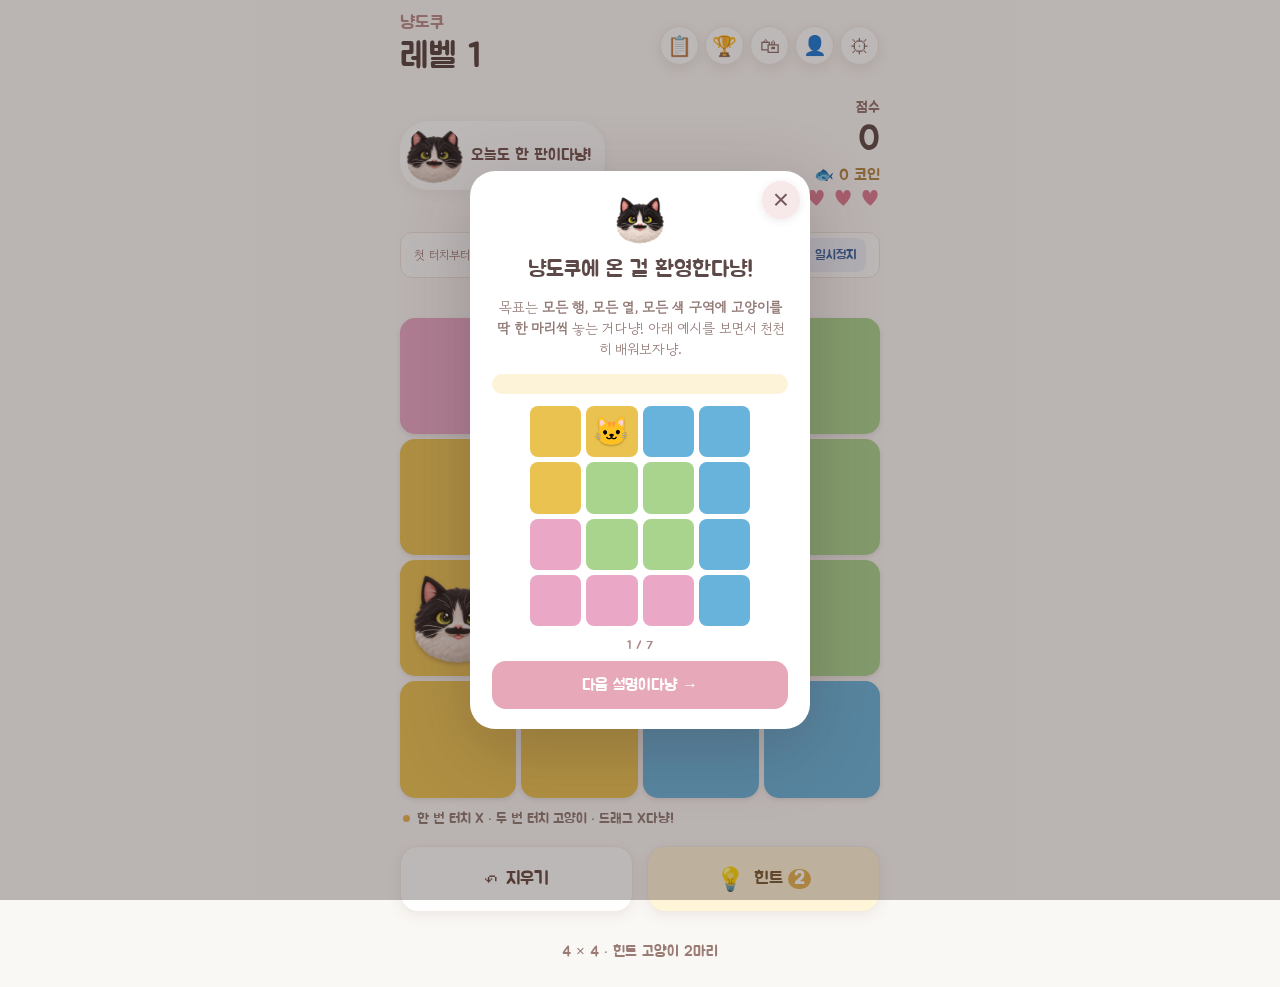
==== app/src/main/assets/index.html @ 5f3095ca "Add full settings panel with audio, vibration, accessibility, dark mode and gameplay preferences" ====
<!doctype html>
<html lang="ko">
<head>
  <meta charset="utf-8"><meta name="viewport" content="width=device-width,initial-scale=1,maximum-scale=1,user-scalable=no,viewport-fit=cover">
  <meta name="theme-color" content="#faf6f1"><title>냥도쿠</title><link rel="stylesheet" href="style.css">
</head>
<body>
  <div id="studioSplash" class="studio-splash" aria-label="Jogic 게임 스튜디오 시작 화면"><div class="studio-wordmark" aria-hidden="true">Jogic</div></div>
  <main class="app">
    <header class="topbar">
      
      <div class="heading"><div class="eyebrow">냥도쿠</div><h1 id="screenHeading">레벨 1</h1></div>
      <button class="round mission-launch" id="missionBtn" aria-label="미션과 출석">📋</button>
      <button class="round daily-launch" id="dailyBtn" aria-label="데일리 챌린지">🏆</button>
      <button class="round shop-launch" id="shopBtn" aria-label="상점">🛍</button>
      <button class="round profile-launch" id="profileBtn" aria-label="내 프로필">👤</button>
      <button class="round settings" id="settingsBtn" aria-label="설정">⚙</button>
    </header>
    <section class="progress"><div class="cat-chip"><img src="cat.png" alt="냥도쿠 고양이"><span id="mood">오늘도 한 판이다냥!</span></div><div class="score"><span>점수</span><b id="score">0</b><span class="coin-count">🐟 <b id="coins">0</b> 코인</span><div class="hearts" id="hearts" aria-label="실수 기회 3회">♥ ♥ ♥</div></div></section>
    
    <div class="run-timer" id="runTimer" aria-live="off"><span id="runTimerState">첫 터치부터 기록</span><strong id="runTimerValue">00:00</strong><button type="button" id="pauseBtn" class="pause-button" aria-label="게임 일시정지">Ⅱ 일시정지</button></div><div class="mode-switch"><button type="button" id="switchModeBtn">일반 레벨로 돌아가기</button></div>
    <section class="game-area">
      <div class="board-wrap"><div id="board" class="board" role="grid" aria-label="냥도쿠 퍼즐"></div></div>
      <div class="caption"><span class="dot"></span><span id="caption">빈칸은 한 번, 고양이는 빠르게 두 번 눌러 표시해</span></div>
    </section>
    <section class="actions">
      <button class="action" id="undoBtn"><span>↶</span><small>지우기</small></button>
      <button class="action hint" id="hintBtn"><span>💡</span><small>힌트 <b id="hints">2</b></small></button>
      
    </section>
    <footer><span id="levelInfo">4 × 4 · 고양이 4마리</span></footer>
    <div class="modal hidden" id="settingsModal"><div class="dialog settings-dialog"><button type="button" class="modal-close" id="settingsClose" aria-label="설정 닫기">×</button><h2>⚙ 환경설정</h2><p class="settings-subtitle">플레이 스타일을 내 마음대로</p>
      <div class="settings-section">사운드 및 피드백</div>
      <label class="settings-row"><span>🔊 <b>효과음</b><small>X, 고양이, 클리어 소리</small></span><input type="checkbox" id="settingSound" checked></label>
      <label class="settings-volume"><span>효과음 크기</span><input type="range" id="settingVolume" min="0" max="100" step="5" value="65"><output id="settingVolumeValue">65%</output></label>
      <label class="settings-row"><span>📳 <b>진동</b><small>정답 배치 및 실수 피드백</small></span><input type="checkbox" id="settingVibration" checked></label>
      <label class="settings-row"><span>✨ <b>애니메이션</b><small>고양이, X, 클리어 연출</small></span><input type="checkbox" id="settingAnimation" checked></label>
      <div class="settings-section">게임 플레이</div>
      <label class="settings-row"><span>⏱ <b>타이머 표시</b><small>기록 측정은 계속 유지돼</small></span><input type="checkbox" id="settingTimer" checked></label>
      <label class="settings-row"><span>❗ <b>실수 즉시 알림</b><small>틀린 고양이 표시 및 안내</small></span><input type="checkbox" id="settingErrors" checked></label>
      <label class="settings-row"><span>🎨 <b>색약 친화 모드</b><small>색 구역에 숫자 기호 추가</small></span><input type="checkbox" id="settingAccessible"></label>
      <label class="settings-row"><span>🌙 <b>다크 모드</b><small>어두운 화면으로 변경</small></span><input type="checkbox" id="settingDark"></label>
      <div class="settings-section">게임 정보</div>
      <button type="button" id="settingsRules" class="settings-link">📖 게임 규칙 다시 보기 <span>›</span></button>
      <div class="settings-version">냥도쿠 v1.1.0 · 설정은 이 기기에 자동 저장</div>
    </div></div>
    <div class="modal hidden" id="pauseModal"><div class="dialog pause-dialog"><div class="pause-symbol">Ⅱ</div><h2>일시정지</h2><p>타이머와 퍼즐을 잠시 멈췄어.</p><strong id="pauseElapsed">00:00</strong><button type="button" id="resumeBtn">▶ 계속 플레이</button><button type="button" id="pauseSwitchBtn" class="pause-secondary">일반 레벨로 돌아가기</button></div></div>
    <div class="modal hidden" id="profileModal"><div class="dialog profile-dialog"><button type="button" class="modal-close" id="profileClose" aria-label="프로필 닫기">×</button><div class="profile-avatar">🐱</div><h2>내 냥도쿠 기록</h2><p class="profile-subtitle">나만의 퍼즐 성장 기록</p><div id="profileStats" class="profile-stats"></div><h3>퍼즐 크기별 최고 기록</h3><div id="profileRecords" class="profile-records"></div><p class="profile-note">시간제한 없음 · 힌트 사용 기록은 별도 집계 · 기록은 이 기기에 저장</p></div></div>
    <div class="modal hidden" id="missionModal"><div class="dialog mission-dialog"><button type="button" class="modal-close" id="missionCloseX" aria-label="미션 닫기">×</button><h2>냥냥 미션</h2><p id="attendanceStatus">출석 확인 중이다냥!</p><button id="attendanceClaim">오늘의 출석 보상 받기</button><p id="missionStreak"></p><div class="mission-tabs"><button id="dailyMissionTab" class="active">일일 미션</button><button id="weeklyMissionTab">주간 미션</button></div><div id="missionList"></div></div></div>
    <div class="modal hidden" id="shopModal">
      <div class="dialog shop-dialog shop-v2">
        <header class="shop-head">
          <div><span class="shop-eyebrow">NYANGDOKU COLLECTION</span><h2>냥도쿠 상점</h2></div>
          <button type="button" class="modal-close" id="shopCloseX" aria-label="상점 닫기">×</button>
        </header>
        <div class="shop-wallet"><span>내 보유 코인</span><strong>🐟 <b id="shopCoins">0</b></strong></div>
        <nav class="shop-tabs" aria-label="상점 카테고리">
          <button type="button" class="active" id="shopTabCats" aria-selected="true">고양이</button>
          <button type="button" id="shopTabExtras" aria-selected="false">기타</button>
        </nav>
        <div class="shop-scroll">
          <section id="shopPanelCats" class="shop-panel"><p class="shop-section-description">좋아하는 냥이를 골라서 퍼즐에 데려가 봐!</p><div class="cat-slots" id="catShopGrid"></div></section>
          <section id="shopPanelExtras" class="shop-panel hidden"><h3>편의 기능</h3><p class="shop-section-description">광고 및 구매 관리는 이곳에서 할 수 있어.</p><button id="rewardHintBtn">광고 보고 힌트 +2</button><button id="purchaseAdsBtn">광고 제거 영구 구매 · ₩3,900</button><button id="restoreAdsBtn">구매 복원</button><p class="shop-footnote">광고 제거 구매 시 한 판에 한 번 무료 힌트 2개를 받을 수 있어.</p></section>
        </div>
        <div class="shop-bottom"><button id="closeShopBtn">상점 닫기</button></div>
      </div>
    </div>
        <div class="toast" id="toast" role="status"></div>
    <div class="modal hidden" id="modal"><div class="dialog"><button type="button" class="modal-close" id="gameCloseX" aria-label="창 닫기">×</button><img id="gameModalCat" src="cat.png" alt=""><h2 id="modalTitle">참 잘했다냥!</h2><p id="modalText"></p><p id="recordResult" class="record-result hidden"></p><div id="tutorialDemo" class="tutorial-demo hidden"></div><div id="tutorialCounter" class="tutorial-counter hidden"></div><button id="modalButton">계속하기</button></div></div>
  </main>
  <section class="daily-screen hidden" id="dailyScreen" aria-label="데일리 챌린지">
    <div class="daily-hero">
      <header class="daily-header"><button class="daily-icon" id="dailyBack" aria-label="게임으로 돌아가기">‹</button><h2>데일리 챌린지</h2><button class="daily-icon" id="dailyInfo" aria-label="챌린지 안내">ⓘ</button><button class="daily-icon cup-small" id="monthlyTrophyBtn" aria-label="월간 트로피 안내"><svg viewBox="0 0 48 48" aria-hidden="true"><path d="M14 7h20v9c0 8-4 13-10 14-6-1-10-6-10-14V7Zm0 4H6v5c0 7 4 11 11 12m17-17h8v5c0 7-4 11-11 12M24 30v7m-8 4h16m-20 0h24"/></svg></button></header>
      <div class="daily-summary">
        <div class="daily-month"><div id="dailyYear">2026</div><div class="month-line"><button id="prevMonth" aria-label="이전 달">‹</button><strong id="dailyMonthTitle">11월</strong><button id="nextMonth" aria-label="다음 달">›</button></div><div class="month-count"><span class="medal-icon" aria-hidden="true">★</span><span id="monthlyCount">0/30</span></div></div>
        <div class="trophy-display" aria-label="월간 트로피"><svg viewBox="0 0 180 190" role="img" aria-label="트로피"><defs><linearGradient id="cupGold" x1="0" y1="0" x2="1" y2="1"><stop offset="0" stop-color="#fff0a1"/><stop offset=".38" stop-color="#f3bf4f"/><stop offset=".72" stop-color="#d88b27"/><stop offset="1" stop-color="#ffdb73"/></linearGradient><linearGradient id="cupBase" x1="0" y1="0" x2="1" y2="0"><stop stop-color="#7c4b25"/><stop offset=".5" stop-color="#c78336"/><stop offset="1" stop-color="#77421e"/></linearGradient></defs><path class="cup-handles" d="M39 37H17v17c0 23 13 37 34 39m90-56h22v17c0 23-13 37-34 39"/><path class="cup-body" d="M38 24h104v34c0 37-20 59-52 64-32-5-52-27-52-64V24Z"/><path class="cup-shine" d="M51 35v25c0 18 6 31 18 40"/><path class="cup-stem" d="M77 121h26v23H77z"/><path class="cup-base" d="M62 144h56l9 16H53zM43 161h94v13H43z"/><path class="cup-star" d="m90 43 7 14 16 2-12 11 3 16-14-8-14 8 3-16-12-11 16-2z"/></svg></div>
      </div>
      <div class="trophy-progress"><div class="progress-line"><div class="progress-fill" id="trophyFill"></div></div><div class="milestone bronze"><span><svg viewBox="0 0 48 48" aria-hidden="true"><path d="M13 7h22v9c0 9-5 15-11 15S13 25 13 16V7ZM13 11H6v5c0 7 4 11 12 12m17-17h7v5c0 7-4 11-12 12M24 31v7m-9 3h18M12 41h24"/></svg></span><b>10</b></div><div class="milestone silver"><span><svg viewBox="0 0 48 48" aria-hidden="true"><path d="M13 7h22v9c0 9-5 15-11 15S13 25 13 16V7ZM13 11H6v5c0 7 4 11 12 12m17-17h7v5c0 7-4 11-12 12M24 31v7m-9 3h18M12 41h24"/></svg></span><b>20</b></div><div class="milestone gold"><span><svg viewBox="0 0 48 48" aria-hidden="true"><path d="M13 7h22v9c0 9-5 15-11 15S13 25 13 16V7ZM13 11H6v5c0 7 4 11 12 12m17-17h7v5c0 7-4 11-12 12M24 31v7m-9 3h18M12 41h24"/></svg></span><b>30</b></div></div>
    </div>
    <div class="daily-calendar-wrap">
      <div class="weekdays"><span>일</span><span>월</span><span>화</span><span>수</span><span>목</span><span>금</span><span>토</span></div>
      <div class="calendar-grid" id="calendarGrid"></div>
      <div class="daily-start-panel"><div id="dailySelectedLabel">11/14/26</div><div class="daily-difficulty" id="dailyDifficulty">오늘의 난이도 · 새싹</div><button id="dailyContinue">계속하기</button></div>
    </div>
    <div class="daily-info-toast" id="dailyInfoToast"></div>
  </section>
  <script src="game.js"></script>
</body>
</html>
---- app/src/main/assets/style.css ----
@import url('https://fonts.googleapis.com/css2?family=Gowun+Dodum&family=Jua&display=swap');
:root{--bg:#faf6f1;--ink:#5d4947;--muted:#9b7773;--paper:#fff;--line:#eee4dc;--accent:#e9a8bd;--shadow:0 8px 25px #72544a15;--safe-top:env(safe-area-inset-top,0px);--safe-bottom:env(safe-area-inset-bottom,0px)}
*{box-sizing:border-box;-webkit-tap-highlight-color:transparent}body{margin:0;background:var(--bg);color:var(--ink);font-family:'Gowun Dodum',system-ui,sans-serif;min-height:100dvh;user-select:none}.app{width:min(100%,520px);min-height:100dvh;margin:auto;padding:calc(12px + var(--safe-top)) 20px calc(16px + var(--safe-bottom));display:flex;flex-direction:column;gap:16px}.topbar{display:grid;grid-template-columns:48px 1fr 48px;align-items:center}.round{width:46px;height:46px;border:0;border-radius:50%;background:#fff;color:var(--muted);box-shadow:var(--shadow);font-size:29px;line-height:1}.back{font-family:Arial;font-weight:300}.settings{font-size:21px}.heading{text-align:center}.eyebrow{font:14px Jua,sans-serif;color:#bd8d89;letter-spacing:.13em}h1{font:25px Jua,sans-serif;margin:0}.progress{display:flex;justify-content:space-between;align-items:center;min-height:51px}.cat-chip{background:#fff;border-radius:30px;padding:5px 13px 5px 7px;display:flex;align-items:center;gap:8px;color:#936e6d;font-size:13px}.cat-chip img{width:36px;height:36px;object-fit:contain;border-radius:50%}.score{text-align:right;color:#a27c76;font-size:12px}.score b{display:block;font:21px Jua,sans-serif;color:var(--ink)}.hearts{font:13px Jua,sans-serif;letter-spacing:1px;color:#df7886;white-space:nowrap}.rules{display:grid;grid-template-columns:repeat(4,1fr);gap:6px;padding:10px 8px;background:#fff;border-radius:17px;box-shadow:var(--shadow)}.rules div{display:flex;align-items:center;justify-content:center;gap:5px;min-width:0}.rules b{width:19px;height:19px;flex:none;border-radius:7px;background:#f4e2d8;color:#b67c72;text-align:center;line-height:19px;font:12px Jua,sans-serif}.rules span{font-size:9px;line-height:1.2;color:#826b67}.game-area{flex:1;display:flex;flex-direction:column;justify-content:center;min-height:230px}.board-wrap{padding:9px;background:#fff;border-radius:20px;box-shadow:var(--shadow)}.board{display:grid;gap:5px;aspect-ratio:1 / 1;width:100%;height:auto;min-height:0;touch-action:none}.cell{position:relative;border:0;border-radius:9px;min-width:0;min-height:0;aspect-ratio:1 / 1;display:grid;place-items:center;overflow:hidden;transition:transform .1s,filter .15s;touch-action:none}.cell:active{filter:brightness(.96)}.cell.region-0{background:#eac24f}.cell.region-1{background:#67b3db}.cell.region-2{background:#a9d48e}.cell.region-3{background:#eaa7c6}.cell.region-4{background:#b4a6df}.cell.region-5{background:#ef9b78}.cell.region-6{background:#75c7b5}.cell.region-7{background:#d9a77b}.cell.region-8{background:#c5b49f}.cell .cross{font:700 clamp(30px,10vw,56px)/1 Arial,sans-serif;color:#fff;opacity:.98;text-shadow:0 2px 2px #00000012}.cell img{width:91%;height:91%;object-fit:contain;filter:drop-shadow(0 2px 2px #46332b50);pointer-events:none}.cell.error{box-shadow:inset 0 0 0 4px #e36b68}.cell.good{animation:pop .35s}.cell.locked{cursor:default}.caption{padding:10px 5px 0;display:flex;align-items:center;gap:7px;font-size:11px;color:#a3827c}.dot{width:7px;height:7px;background:#e9b24c;border-radius:50%}.actions{display:grid;grid-template-columns:repeat(3,1fr);gap:12px}.action{border:0;background:#fff;border-radius:16px;min-height:63px;box-shadow:var(--shadow);display:flex;align-items:center;justify-content:center;gap:9px;color:#94726c}.action>span{font-size:23px}.action small{font:12px Jua,sans-serif}.action.hint{background:#fff7d7;color:#a77a36}.action.hint small b{background:#e4b24d;border-radius:10px;padding:1px 6px;color:#fff}footer{display:flex;align-items:center;justify-content:space-between;color:#a3827c;font-size:11px;min-height:40px}.next{border:0;border-radius:14px;padding:12px 16px;background:#d9a8ae;color:#fff;font:14px Jua,sans-serif;box-shadow:var(--shadow)}.next:disabled{background:#e8ddd7;color:#b5a6a0}.next span{padding-left:8px;font-size:18px}.toast{position:fixed;left:50%;bottom:calc(94px + var(--safe-bottom));transform:translate(-50%,14px);padding:10px 16px;background:#5e4b48;color:white;border-radius:22px;font-size:13px;opacity:0;pointer-events:none;transition:.2s;white-space:nowrap;z-index:5}.toast.show{opacity:1;transform:translate(-50%,0)}.modal{position:fixed;inset:0;display:grid;place-items:center;padding:22px;background:#3a2c2c55;z-index:10}.modal.hidden{display:none}.dialog{width:min(100%,340px);padding:24px 22px 20px;border-radius:25px;background:#fff;text-align:center;box-shadow:0 18px 70px #36262740}.dialog img{width:86px;height:86px;object-fit:contain}.dialog h2{font:22px Jua,sans-serif;margin:5px 0}.dialog p{font-size:14px;color:#927a76;line-height:1.5}.dialog button{width:100%;border:0;border-radius:14px;padding:14px;background:#e7a9b9;color:#fff;font:16px Jua,sans-serif}@keyframes pop{50%{transform:scale(1.08)}}@keyframes shake{25%{transform:translateX(-4px)}75%{transform:translateX(4px)}}
.topbar{grid-template-columns:48px 1fr 44px 48px;gap:4px}.daily-launch{font-size:19px}.daily-screen{position:fixed;inset:0;z-index:20;display:flex;flex-direction:column;background:#fff;color:#303846;padding-top:env(safe-area-inset-top,0px);padding-bottom:env(safe-area-inset-bottom,0px);overflow:hidden;font-family:'Gowun Dodum',system-ui,sans-serif}.daily-screen.hidden{display:none}.daily-hero{position:relative;flex:0 0 39%;min-height:285px;max-height:390px;padding:18px 24px 30px;color:#fff;background:linear-gradient(145deg,#5277aa 0%,#287faf 55%,#20adc0 100%)}.daily-header{height:48px;display:flex;align-items:center;gap:8px}.daily-header h2{font:20px Jua,sans-serif;margin:0;flex:1}.daily-icon{border:0;background:transparent;color:#fff;font:32px/1 Arial,sans-serif;width:38px;height:42px;padding:0}.cup-small{font-size:29px}.daily-summary{height:calc(100% - 105px);display:flex;align-items:center;justify-content:space-between;padding:12px 14px 0}.daily-month{font-size:14px;line-height:1.35;min-width:120px}.daily-month>div:first-child{font-size:12px;opacity:.78}.month-line{display:flex;align-items:center;gap:10px;margin-top:4px}.month-line strong{font:22px Jua,sans-serif}.month-line button{border:0;background:none;color:#ffffffaa;font:32px/1 Arial,sans-serif;padding:0;width:18px}.month-count{display:inline-block;margin-top:14px;border-radius:22px;padding:3px 11px;background:#ffffff33;font:14px Jua,sans-serif}.trophy-display{width:45%;text-align:center;font-size:clamp(92px,27vw,148px);line-height:1;filter:drop-shadow(0 8px 4px #163f5d55)}.trophy-progress{position:absolute;left:5%;right:5%;bottom:20px;height:26px;display:flex;justify-content:space-between;align-items:center}.progress-line{position:absolute;left:4px;right:4px;top:11px;height:8px;border-radius:10px;background:#174a70aa}.milestone{z-index:1;display:flex;flex-direction:column;align-items:center;gap:0;font:12px Jua,sans-serif}.milestone span{font-size:20px;line-height:16px;filter:grayscale(1)}.milestone b{background:#fff;color:#243e52;border-radius:9px;padding:0 5px;font-size:11px}.milestone.bronze span{filter:sepia(1) saturate(2) hue-rotate(330deg)}.milestone.silver span{filter:grayscale(1)}.milestone.gold span{filter:sepia(1) saturate(2) hue-rotate(2deg)}.daily-calendar-wrap{position:relative;z-index:1;margin-top:-22px;border-radius:25px 25px 0 0;background:#fff;flex:1;min-height:0;padding:24px 20px calc(16px + env(safe-area-inset-bottom,0px));display:flex;flex-direction:column;box-shadow:0 -5px 24px #263a5214}.weekdays,.calendar-grid{display:grid;grid-template-columns:repeat(7,minmax(0,1fr));text-align:center}.weekdays{color:#a9adb6;font-size:12px;height:30px;align-items:center}.calendar-grid{grid-template-rows:repeat(6,minmax(36px,1fr));flex:1;min-height:230px}.calendar-blank{min-width:0}.calendar-day{position:relative;justify-self:center;align-self:center;width:min(42px,10vw);height:min(42px,10vw);max-width:44px;max-height:44px;border:0;border-radius:50%;background:transparent;color:#373b43;font:15px Jua,sans-serif}.calendar-day.selected{background:#2563d9;color:#fff}.calendar-day.completed:not(.selected)::after{content:'•';position:absolute;bottom:-3px;left:50%;transform:translateX(-50%);color:#e8b642;font-size:16px}.calendar-day.future{color:#d7d9dd}.calendar-day:disabled{cursor:default}.daily-start-panel{margin-top:10px;border-radius:19px;background:#f5f6fa;padding:13px 14px 15px;text-align:center;color:#a4a8b1;font:14px Jua,sans-serif}.daily-difficulty{margin-top:3px;font:11px 'Gowun Dodum',sans-serif;color:#9298a4}.daily-start-panel button{width:100%;margin-top:12px;border:0;border-radius:14px;background:#2462da;color:#fff;padding:13px;font:18px Jua,sans-serif;box-shadow:0 5px 12px #2462da33}.daily-start-panel button:disabled{background:#d3d7df;box-shadow:none}.daily-info-toast{position:fixed;left:50%;bottom:calc(24px + env(safe-area-inset-bottom,0px));z-index:23;transform:translate(-50%,15px);opacity:0;pointer-events:none;background:#26394d;color:white;border-radius:15px;padding:10px 14px;font-size:12px;white-space:nowrap;transition:.2s}.daily-info-toast.show{opacity:1;transform:translate(-50%,0)}
.progress-fill{height:100%;width:0;border-radius:inherit;background:linear-gradient(90deg,#f3bd5d,#ffe19a);transition:width .25s}.milestone:not(.earned){opacity:.58}.milestone.earned{transform:translateY(-2px)}.month-line button:disabled{opacity:.25}
.daily-hero{flex-basis:37%;min-height:290px;background:linear-gradient(148deg,#527baa 0%,#317fa8 56%,#21a5b4 100%)}.daily-header{gap:10px}.daily-icon{display:grid;place-items:center}.daily-icon svg{width:34px;height:34px;fill:none;stroke:#fff;stroke-width:2.5;stroke-linecap:round;stroke-linejoin:round}.cup-small svg{width:31px;height:31px}.daily-summary{padding-top:4px}.trophy-display{width:45%;display:grid;place-items:center;filter:drop-shadow(0 8px 5px #143b5550)}.trophy-display svg{width:min(100%,166px);height:auto;overflow:visible}.cup-handles,.cup-stem{fill:none;stroke:#d99532;stroke-width:7;stroke-linecap:round;stroke-linejoin:round}.cup-body{fill:url(#cupGold);stroke:#ffd76e;stroke-width:3;stroke-linejoin:round}.cup-shine{fill:none;stroke:#fff3bc;stroke-width:5;stroke-linecap:round;opacity:.78}.cup-base{fill:url(#cupBase);stroke:#edb34b;stroke-width:2;stroke-linejoin:round}.cup-star{fill:#fff1b5;stroke:#d99532;stroke-width:2;stroke-linejoin:round}.month-count{display:flex;align-items:center;gap:6px}.medal-icon{width:17px;height:17px;display:grid;place-items:center;border-radius:50%;background:linear-gradient(135deg,#ffe695,#e99f2c);color:#fff;font:11px Jua,sans-serif;box-shadow:0 1px 3px #61482940}.trophy-progress{bottom:40px;height:30px}.progress-line{top:10px}.milestone{min-width:28px}.milestone span{width:22px;height:20px;display:grid;place-items:center}.milestone svg{width:20px;height:20px;fill:#fff;stroke:#fff;stroke-width:2.4;stroke-linecap:round;stroke-linejoin:round;filter:drop-shadow(0 1px 1px #26384b70)}.milestone.bronze svg{fill:#e8a77b;stroke:#ffe1c5}.milestone.silver svg{fill:#b8d1de;stroke:#f5ffff}.milestone.gold svg{fill:#f4ce67;stroke:#fff2b5}.daily-calendar-wrap{margin-top:-12px}.calendar-day{font-size:15px}.daily-start-panel{padding-top:14px}.confetti-layer{position:fixed;inset:0;overflow:hidden;pointer-events:none;z-index:11}.confetti-layer i{position:absolute;left:var(--x);top:-18px;width:9px;height:14px;border-radius:2px;background:var(--piece-color);animation:confetti-fall var(--duration) var(--delay) ease-in forwards;box-shadow:0 2px 3px #00000018}.celebration-modal .dialog img{animation:cat-celebrate .72s cubic-bezier(.2,.8,.3,1.4)}.celebration-modal .dialog h2{animation:title-celebrate .5s ease-out}.cell.celebrate-cat{animation:cell-celebrate .62s var(--celebrate-delay,0ms) cubic-bezier(.2,.8,.3,1.4) both}.next:not(:disabled){animation:next-ready .45s ease-out}.dialog{position:relative}.celebration-modal .dialog{box-shadow:0 18px 70px #36262740,0 0 0 5px #f4d36a55}@keyframes confetti-fall{0%{transform:translate3d(0,-10px,0) rotate(0);opacity:0}10%{opacity:1}100%{transform:translate3d(18px,110vh,0) rotate(var(--spin));opacity:.82}}@keyframes cat-celebrate{0%{transform:scale(.55) rotate(-12deg)}65%{transform:scale(1.16) rotate(5deg)}100%{transform:scale(1) rotate(0)}}@keyframes title-celebrate{0%{transform:translateY(9px);opacity:.5}100%{transform:translateY(0);opacity:1}}@keyframes cell-celebrate{0%{transform:scale(.82)}65%{transform:scale(1.13)}100%{transform:scale(1)}}@keyframes next-ready{0%{transform:scale(.92)}70%{transform:scale(1.06)}100%{transform:scale(1)}}@media(prefers-reduced-motion:reduce){*,*::before,*::after{animation-duration:.01ms!important;animation-iteration-count:1!important;scroll-behavior:auto!important}}

/* Shop */
.topbar{grid-template-columns:44px 1fr 42px 42px 44px;gap:3px}.shop-launch{font-size:19px;width:42px;height:42px}.shop-dialog{max-height:85vh;overflow-y:auto}.shop-dialog button{margin-top:9px}.shop-dialog #restoreAdsBtn,.shop-dialog #closeShopBtn{background:#f5eee8;color:#826b67}.shop-dialog #rewardHintBtn{background:#e5b653;color:#fff}

.topbar{grid-template-columns:minmax(0,1fr) 42px 42px 44px;gap:5px}.heading{text-align:left;padding-left:6px}.actions{grid-template-columns:repeat(2,minmax(0,1fr))}footer{justify-content:center;text-align:center}.coin-count{display:block;margin-top:3px;color:#b78b43;font:12px Jua,sans-serif}.coin-count b{display:inline;font:13px Jua,sans-serif;color:#9b722c}.cat-shop-section{border-top:1px solid #eee4dc;margin-top:16px;padding-top:12px}.cat-shop-section h3{font:17px Jua,sans-serif;margin:3px 0}.cat-shop-section p{font-size:12px}.cat-slots{display:grid;grid-template-columns:repeat(3,1fr);gap:8px;margin:12px 0}.cat-slot{aspect-ratio:1;border:2px dashed #e9d9d0;border-radius:14px;background:#faf6f1;color:#baa9a1;display:grid;place-items:center;font:12px Jua,sans-serif}

/* Collectible cat shop */
.cat-slots{display:grid;grid-template-columns:repeat(2,minmax(0,1fr));gap:10px;margin:12px 0}.cat-product{min-width:0;border:1px solid #eee2d9;background:#fffaf6;border-radius:15px;padding:10px 7px;display:flex;flex-direction:column;align-items:center;gap:5px}.cat-product.equipped{border:2px solid #e7a9b9}.cat-product img{width:100%;height:84px;object-fit:contain}.cat-product strong{font:14px Jua,sans-serif}.cat-product span{font:12px Jua,sans-serif;color:#ad8354}.shop-dialog .cat-product button{margin:4px 0 0;padding:9px 4px;font-size:12px}.shop-dialog .cat-product button:disabled{opacity:.6}.tutorial-demo{display:grid;grid-template-columns:repeat(4,1fr);gap:5px;width:min(100%,220px);margin:12px auto}.tutorial-demo.hidden,.tutorial-counter.hidden{display:none}.demo-cell{aspect-ratio:1;border-radius:8px;display:grid;place-items:center;font:28px Arial,sans-serif;color:#fff;text-shadow:0 1px 2px #0004}.demo-cell.region-0{background:#eac24f}.demo-cell.region-1{background:#67b3db}.demo-cell.region-2{background:#a9d48e}.demo-cell.region-3{background:#eaa7c6}.demo-cell.candidate{outline:3px solid #e48a43;animation:pop 1s infinite}.tutorial-counter{font:12px Jua,sans-serif;color:#a78a84;margin:8px}.dialog:has(.tutorial-demo:not(.hidden)){max-height:88vh;overflow-y:auto}.dialog:has(.tutorial-demo:not(.hidden))>img{width:50px;height:50px}

/* Always-visible dialog close buttons */
.modal-close,.dialog .modal-close,.shop-dialog .modal-close{position:sticky;top:0;float:right;z-index:3;display:grid;place-items:center;width:38px;height:38px;min-width:38px;margin:-8px -7px 0 0;padding:0;border:0;border-radius:50%;background:#f7e9e9;color:#76575b;font:28px/1 Arial,sans-serif;box-shadow:0 2px 8px #4b30301a;cursor:pointer}.shop-dialog .modal-close{position:sticky;top:0;margin-top:-8px;margin-right:-7px}.dialog:not(.shop-dialog) .modal-close{position:absolute;right:10px;top:10px;margin:0}.shop-dialog{scrollbar-gutter:stable}.shop-dialog>.modal-close{position:sticky;top:0}

/* Mission / attendance and feedback */
.topbar{grid-template-columns:minmax(0,1fr) 40px 40px 40px 42px;gap:4px}.mission-launch{width:40px;height:40px;font-size:19px}.mission-dialog{max-height:84vh;overflow-y:auto}.mission-dialog .modal-close{position:sticky;top:0;float:right;width:36px;height:36px;padding:0;margin:-8px -7px 0 0;background:#f7e9e9;color:#76575b}.mission-dialog #attendanceClaim{background:#f0bc62;color:#674929}.mission-dialog #attendanceClaim:disabled{background:#f5eee8;color:#ab9891}.mission-tabs{display:grid;grid-template-columns:1fr 1fr;gap:8px;margin:15px 0}.mission-dialog .mission-tabs button{background:#f6eee9;color:#94736e;font-size:13px;padding:10px 4px}.mission-dialog .mission-tabs button.active{background:#e7a9b9;color:#fff}.mission-item{display:flex;align-items:center;justify-content:space-between;gap:10px;text-align:left;border:1px solid #f0e6df;padding:10px;border-radius:12px;margin:8px 0}.mission-item strong{font:14px Jua,sans-serif;display:block}.mission-item small{font-size:11px;color:#a88779;display:block;margin-top:4px}.mission-dialog .mission-item button{width:92px;flex:none;font-size:12px;padding:10px 5px}.mission-item button:disabled{background:#f1eae6;color:#b1a09b}.cell.hint-glow{animation:hint-pulse .7s 2;z-index:1}.cell.mistake-flash{animation:mistake-shake .35s 2;box-shadow:inset 0 0 0 4px #e46c6c}.heart-pulse{animation:heart-bounce .35s}.reward-pop .dialog{animation:reward-bounce .7s cubic-bezier(.2,.8,.2,1.2)}@keyframes hint-pulse{50%{filter:brightness(1.25);box-shadow:0 0 0 5px #f7da72}}@keyframes mistake-shake{25%{transform:translateX(-4px)}75%{transform:translateX(4px)}}@keyframes heart-bounce{50%{transform:scale(1.16)}}@keyframes reward-bounce{0%{transform:scale(.8);opacity:.3}65%{transform:scale(1.06)}100%{transform:scale(1);opacity:1}}

/* Shop v2: fixed header, tabs and footer, scrollable product area */
.shop-v2{width:min(100%,440px);max-height:min(88dvh,760px);padding:0;display:flex;flex-direction:column;overflow:hidden;text-align:left;scrollbar-gutter:auto}
.shop-v2 .shop-head{flex:none;display:flex;align-items:center;justify-content:space-between;gap:12px;padding:18px 18px 10px}
.shop-v2 .shop-head h2{margin:3px 0 0;font:23px Jua,sans-serif}
.shop-eyebrow{font:10px Jua,sans-serif;letter-spacing:.12em;color:#c39b9b}
.shop-v2 .shop-head .modal-close{position:static;float:none;flex:none;margin:0;width:38px;height:38px;padding:0;background:#f7e9e9;color:#76575b}
.shop-wallet{flex:none;display:flex;align-items:center;justify-content:space-between;margin:0 16px 12px;padding:12px 15px;background:#fff5dc;border:1px solid #f7e5bc;border-radius:15px;color:#a3835c;font:13px Jua,sans-serif}
.shop-wallet strong{color:#795a30;font:19px Jua,sans-serif}.shop-wallet b{font:inherit}
.shop-tabs{flex:none;display:grid;grid-template-columns:repeat(4,minmax(0,1fr));gap:5px;padding:0 15px 12px;border-bottom:1px solid #f0e8e3}
.shop-v2 .shop-tabs button{width:100%;min-width:0;margin:0;padding:11px 1px;border-radius:12px;background:#f6f0ec;color:#9d8580;font:12px Jua,sans-serif}
.shop-v2 .shop-tabs button.active{background:#e8a9bc;color:#fff}
.shop-scroll{flex:1;min-height:0;overflow-y:auto;overscroll-behavior:contain;padding:14px 16px 18px}
.shop-panel.hidden{display:none}.shop-section-description{font-size:12px;color:#9b817a;margin:0 0 12px}
.shop-v2 .cat-slots{grid-template-columns:repeat(2,minmax(0,1fr));margin:0}
.shop-v2 .cat-product{background:#fffaf6}
.shop-v2 .cat-product img{height:78px}
.shop-v2 .shop-bottom{flex:none;border-top:1px solid #f0e8e3;padding:10px 16px calc(12px + env(safe-area-inset-bottom,0px));background:#fff}
.shop-v2 .shop-bottom button{margin:0;padding:12px;background:#f5eee8;color:#826b67}
.shop-v2 #shopPanelExtras button{margin:8px 0 0}.shop-v2 #rewardHintBtn{background:#e5b653;color:#fff}
.shop-v2 #restoreAdsBtn{background:#f5eee8;color:#826b67}
.shop-footnote{font-size:11px;color:#a08a83;line-height:1.5}
.shop-coming{text-align:center;padding:35px 14px 50px;background:#fffaf6;border:1px dashed #ead8ce;border-radius:18px}
.shop-coming>span{display:grid;place-items:center;margin:0 auto 12px;width:64px;height:64px;border-radius:18px;background:#f6e5ed;color:#c78da2;font:38px Jua,sans-serif}
.shop-coming h3{font:19px Jua,sans-serif;margin:6px 0}
.shop-coming p{font-size:13px;line-height:1.6;color:#927a76}
.shop-coming small{font-size:11px;color:#b5a29b}
@media(max-width:360px){.shop-v2 .shop-tabs button{font-size:11px}.shop-v2 .shop-head{padding:14px 14px 8px}.shop-scroll{padding:12px}}

/* Custom background and X mark shop */
body.has-custom-bg{background-image:linear-gradient(#fff9,#fff9),var(--custom-game-bg);background-size:cover;background-position:center;background-attachment:fixed}body.has-custom-bg .app{background:transparent}body.has-custom-bg .game-area{border-radius:20px}body.has-custom-bg .board-wrap{background:#fffef9ed}body.has-custom-bg .caption{background:#fffdf0dc;border-radius:12px;padding:8px 10px}body.has-custom-bg footer{background:#fffdf0db;border-radius:12px;padding:7px}body.has-custom-bg .heading{background:#fffdf0bd;border-radius:12px;padding:4px}body.has-custom-bg .progress{background:#fffdf0a8;border-radius:15px;padding:5px}
.cosmetic-grid{display:grid;grid-template-columns:repeat(2,minmax(0,1fr));gap:10px}.cosmetic-card{display:flex;flex-direction:column;align-items:center;gap:7px;min-width:0;padding:10px 8px;border:1px solid #efe4dc;border-radius:14px;background:#fffaf7;text-align:center}.cosmetic-card.equipped{border:2px solid #e9a8bd}.cosmetic-card strong{font:13px Jua,sans-serif}.cosmetic-card small{font-size:11px;color:#9c8178}.cosmetic-card button{width:100%;margin:0;padding:9px 4px;font:12px Jua,sans-serif}.cosmetic-card button:disabled{background:#eee4e5;color:#9e8588}.cosmetic-preview{width:100%;height:106px;display:grid;place-items:center;overflow:hidden;border-radius:11px;background:#f1e9e8;color:#c69ba8;font:30px Jua,sans-serif}.cosmetic-preview img{display:block;max-width:100%;max-height:100%;object-fit:contain}.background-preview img{width:100%;height:100%;object-fit:cover}.mark-preview{background:#8dc5d0}.mark-preview img{width:72px;height:72px;object-fit:contain}.cell .mark-skin{width:54%;height:54%;object-fit:contain;pointer-events:none;user-select:none}.cell .cross{pointer-events:none}@media(max-width:360px){.cosmetic-preview{height:85px}.mark-preview img{width:58px;height:58px}}

/* 0.9.4: clean immersive HUD, actual uploaded icon art */
.app{gap:clamp(12px,2.1vh,20px)}
.app>.topbar{grid-template-columns:minmax(90px,1fr) repeat(4,minmax(39px,52px));gap:clamp(3px,1.2vw,8px);align-items:center}
.app .heading{text-align:left;background:transparent!important;padding:0!important}
.app .eyebrow{font:clamp(16px,4vw,21px) Jua,sans-serif;color:#fff8e7;-webkit-text-stroke:.75px #5a352c;text-shadow:0 2px 2px #30202a,0 3px 5px #0008;letter-spacing:0}
.app #screenHeading{font:clamp(26px,6.2vw,35px) Jua,sans-serif;color:#fff9ec;-webkit-text-stroke:1px #59342a;text-shadow:0 2px 0 #59342a,0 4px 6px #0009}
.app .round{display:grid;place-items:center;width:100%;height:auto;aspect-ratio:1;border:0;border-radius:0;background:transparent;box-shadow:none;padding:0;overflow:visible;touch-action:manipulation}
.app .round .hud-menu-icon{width:100%;height:100%;display:block;object-fit:contain;filter:drop-shadow(0 3px 3px #0006);pointer-events:none}
.app .round:active{transform:scale(.92)}
.app>.progress{min-height:72px;padding:0!important;background:transparent!important;align-items:center;gap:8px}
.app .cat-chip{min-width:0;max-width:68%;padding:5px 7px 5px 0;border:0;background:transparent!important;border-radius:0;box-shadow:none;gap:7px}
.app .cat-chip img{flex:none;width:clamp(43px,11vw,59px);height:clamp(43px,11vw,59px);object-fit:contain;filter:drop-shadow(0 3px 3px #0007)}
.app .cat-chip span{font:clamp(13px,3.4vw,18px) Jua,sans-serif;color:#fff8e8;-webkit-text-stroke:.5px #63402f;text-shadow:0 2px 2px #3a2824,0 3px 6px #000a;line-height:1.25}
.app .score{flex:none;max-width:35%;text-align:right;color:#fff6e4;font:clamp(12px,3vw,16px) Jua,sans-serif;text-shadow:0 2px 2px #322329,0 3px 5px #0009}
.app .score>b{font:clamp(26px,7vw,39px) Jua,sans-serif;color:#fffdf5;-webkit-text-stroke:.8px #4d332b;text-shadow:0 2px 0 #4d332b,0 4px 7px #000a}
.app .coin-count,.app .coin-count b{color:#ffdf71;font:clamp(12px,3vw,17px) Jua,sans-serif;text-shadow:0 2px 2px #392721,0 3px 5px #000a}
.app .hearts{color:#ff7196;font:clamp(16px,4vw,22px) Jua,sans-serif;text-shadow:0 2px 2px #4a2930,0 3px 6px #0009}
.app .game-area{min-height:220px}
.app .board-wrap{padding:0!important;background:transparent!important;box-shadow:none!important;border:0!important;border-radius:0!important}
.app .board{gap:clamp(5px,1.1vw,8px)}
.app .cell{border-radius:clamp(9px,2.4vw,15px);box-shadow:0 3px 0 #2f253670,0 5px 8px #0004}
.app .caption{padding:12px 3px 0!important;background:transparent!important;color:#fff8e9;font:clamp(11px,2.7vw,14px) Jua,sans-serif;text-shadow:0 2px 2px #3b2824,0 3px 6px #0009}
.app .actions{gap:clamp(8px,2vw,14px)}
.app .action{background:#fffaf0eb;border:1px solid #ffffff8c;border-radius:18px;box-shadow:0 4px 8px #0004;min-height:66px;color:#634539}
.app .action.hint{background:#fff0bde8;color:#76572e}
.app .action small{font:clamp(13px,3.2vw,18px) Jua,sans-serif}
.app>footer{padding:0!important;background:transparent!important;color:#fff8e8;font:clamp(12px,3vw,15px) Jua,sans-serif;text-shadow:0 2px 2px #342422,0 3px 6px #0009}
body.has-custom-bg{background-image:var(--custom-game-bg)!important;background-size:cover;background-position:center}
body.has-custom-bg .app .heading,body.has-custom-bg .app .progress,body.has-custom-bg .app .caption,body.has-custom-bg .app footer{background:transparent!important}
@media(max-width:370px){.app>.topbar{grid-template-columns:minmax(78px,1fr) repeat(4,minmax(33px,1fr));gap:3px}.app .cat-chip span{font-size:12px}.app .cat-chip img{width:38px;height:38px}.app .score>b{font-size:25px}}

/* 0.9.5: calm, clean default game screen with restored round navigation */
body:not(.has-custom-bg){background:#faf8f5!important}
.app>.topbar{grid-template-columns:minmax(86px,1fr) repeat(4,minmax(40px,53px));gap:clamp(4px,1.2vw,9px);align-items:center}
.app .round{width:100%;height:auto;aspect-ratio:1;border-radius:50%;background:#fff!important;border:1px solid #f0e8e1;box-shadow:0 4px 14px #49382b1a;color:#866a65;font:clamp(20px,5.6vw,28px)/1 Arial,sans-serif;display:grid;place-items:center;padding:0}
.app .round:active{transform:scale(.94)}
.app .heading .eyebrow{color:#b58b87;-webkit-text-stroke:0;text-shadow:none;font:clamp(14px,3.5vw,18px) Jua,sans-serif}
.app #screenHeading{color:#533f3b;-webkit-text-stroke:0;text-shadow:none;font:clamp(26px,6.2vw,35px) Jua,sans-serif}
.app .cat-chip{background:#fff!important;border-radius:28px;padding:5px 13px 5px 5px;box-shadow:0 4px 15px #49382b10}
.app .cat-chip img{filter:none}
.app .cat-chip span{color:#70514c;-webkit-text-stroke:0;text-shadow:none;font:clamp(12px,3.1vw,16px) Jua,sans-serif}
.app .score{color:#91736e;text-shadow:none;font:clamp(12px,3vw,15px) Jua,sans-serif}
.app .score>b{color:#594540;-webkit-text-stroke:0;text-shadow:none;font:clamp(26px,6.4vw,36px) Jua,sans-serif}
.app .coin-count,.app .coin-count b{color:#b18443;text-shadow:none;font:clamp(12px,3vw,16px) Jua,sans-serif}
.app .hearts{color:#dd7990;text-shadow:none}
.app .caption{color:#8f7871;text-shadow:none;font:clamp(11px,2.7vw,14px) Jua,sans-serif}
.app>footer{color:#9a7c75;text-shadow:none}
.app .cell{box-shadow:0 2px 5px #604d4d22}
.app .action{background:#fff!important;border:1px solid #f2eae5;box-shadow:0 4px 14px #49382b14}
.app .action.hint{background:#fff5d9!important}
body.has-custom-bg .app .eyebrow,body.has-custom-bg .app #screenHeading,body.has-custom-bg .app .cat-chip span,body.has-custom-bg .app .score,body.has-custom-bg .app .score>b,body.has-custom-bg .app .coin-count,body.has-custom-bg .app .coin-count b,body.has-custom-bg .app .caption,body.has-custom-bg .app>footer{color:#fff9e9;text-shadow:0 2px 3px #201822,0 3px 6px #0009}
body.has-custom-bg .app .cat-chip{background:#ffffffdf!important}
body.has-custom-bg .app .cat-chip span{color:#634c45;text-shadow:none}
body.has-custom-bg .app .round{background:#fff!important}

/* Larger puzzles: keep cats and X marks inside 10-12 column tiles */
.board:has(.cell:nth-child(100)) .cell .cross{font-size:clamp(12px,3.5vw,22px)}
.board:has(.cell:nth-child(100)) .cell{border-radius:5px}
.board:has(.cell:nth-child(100)) .cell img{width:98%;height:98%}

/* Distinct wrong-answer feedback: red cross, tinted tile and brief shake */
.cell.mistake-flash{animation:wrong-tile-shake .42s ease-in-out 2!important;box-shadow:inset 0 0 0 4px #e43146,0 0 0 3px #ffedef,0 5px 14px #bd263d80!important;z-index:3}
.cell.mistake-flash::after{content:'';position:absolute;inset:0;background:#e91f3e66;pointer-events:none;z-index:2}
.cell .wrong-x{position:absolute;inset:0;display:grid;place-items:center;font:900 clamp(28px,10vw,64px)/1 Arial,sans-serif;color:#fff;text-shadow:0 3px 0 #a50f2a,0 4px 10px #61071c;z-index:4;pointer-events:none;animation:wrong-x-pop .3s cubic-bezier(.2,1.5,.4,1) both}
@keyframes wrong-tile-shake{0%,100%{transform:translateX(0)}20%,60%{transform:translateX(-5px)}40%,80%{transform:translateX(5px)}}
@keyframes wrong-x-pop{0%{opacity:0;transform:scale(.35) rotate(-18deg)}75%{opacity:1;transform:scale(1.18) rotate(3deg)}100%{opacity:1;transform:scale(1) rotate(0)}}

/* Lightweight X marking feedback */
.cell.x-mark-pop .cross{animation:x-pop-in .18s cubic-bezier(.18,1.5,.4,1) both}
.cell.x-mark-clear{animation:x-clear-out .17s ease-out}
@keyframes x-pop-in{0%{transform:scale(.45) rotate(-15deg);opacity:.25}65%{transform:scale(1.16) rotate(3deg);opacity:1}100%{transform:scale(1) rotate(0);opacity:1}}
@keyframes x-clear-out{0%{filter:brightness(1.12)}100%{filter:brightness(1)}}

/* Jogic studio ident: white, quiet, thin wordmark */
.studio-splash{position:fixed;inset:0;z-index:1000;display:flex;align-items:center;justify-content:center;background:#fff;opacity:1;transition:opacity .58s ease;pointer-events:auto}
.studio-splash-out{opacity:0;pointer-events:none}
.studio-wordmark{font-family:"Helvetica Neue",Arial,sans-serif;font-size:clamp(54px,13vw,78px);font-weight:100;letter-spacing:-.075em;color:#101010;transform:translateY(-1%);animation:studio-wordmark-appear .9s ease-out both}
@keyframes studio-wordmark-appear{0%{opacity:0;transform:translateY(9px) scale(.98)}100%{opacity:1;transform:translateY(-1%) scale(1)}}
/* Lightweight interaction polish */
.cell.cat-placed img{animation:cat-placement-pop .32s cubic-bezier(.16,1.5,.3,1) both}
.cell.cat-placed::after{content:'';position:absolute;inset:10%;border:2px solid #fff9;border-radius:50%;pointer-events:none;animation:cat-placement-ring .34s ease-out both}
.cell.cell-undo-pop{animation:cell-undo-feedback .23s ease-out}
.action:active,.round:active{transform:scale(.95);filter:brightness(.98)}
.action,.round{transition:transform .12s ease,filter .12s ease}
@keyframes cat-placement-pop{0%{transform:scale(.4) rotate(-12deg);opacity:.3}65%{transform:scale(1.15) rotate(4deg);opacity:1}100%{transform:scale(1) rotate(0);opacity:1}}
@keyframes cat-placement-ring{0%{opacity:.8;transform:scale(.65)}100%{opacity:0;transform:scale(1.35)}}
@keyframes cell-undo-feedback{50%{transform:scale(.9);filter:brightness(1.12)}}
.cell.region-9{background:#9bbfdd}.cell.region-10{background:#e7b2a1}.cell.region-11{background:#c1cda0}

/* Daily challenge: completed days remain unmistakable even when selected */
.calendar-day.completed{background:#198b68!important;color:#fff!important;font-weight:800;box-shadow:0 3px 9px #198b6833}
.calendar-day.completed::after{content:'✓'!important;position:absolute!important;top:-5px!important;right:-6px!important;bottom:auto!important;left:auto!important;transform:none!important;width:17px;height:17px;display:grid;place-items:center;background:#fff;color:#137c59!important;border:2px solid #198b68;border-radius:50%;font:900 11px/1 Arial,sans-serif;box-shadow:0 1px 3px #0002}
.calendar-day.selected:not(.completed){background:#2563d9;color:#fff}
.calendar-day.selected.completed{outline:3px solid #2c66df;outline-offset:3px}
.calendar-day.future{background:transparent!important;color:#d7d9dd!important;box-shadow:none}

/* v1.0 player timer and profile */
.topbar{grid-template-columns:minmax(70px,1fr) repeat(5,40px)!important;gap:5px!important}
.topbar .heading{grid-column:1;text-align:left;min-width:0}
.topbar .round{width:39px;height:39px;font-size:20px}
.topbar .profile-launch{font-size:19px}
.topbar h1{font-size:clamp(17px,4.6vw,24px)}
.run-timer{display:flex;justify-content:space-between;align-items:center;min-height:32px;padding:5px 13px;background:#fff;border:1px solid #eee4dc;border-radius:12px;color:#9b7773;font-size:12px}
.run-timer strong{font:20px Jua,sans-serif;color:#4b5765;font-variant-numeric:tabular-nums;letter-spacing:.05em}
.profile-dialog{max-height:min(84dvh,760px);overflow-y:auto;text-align:center;padding:22px 18px!important}
.profile-avatar{width:65px;height:65px;margin:0 auto 6px;display:grid;place-items:center;background:#fdf0eb;border-radius:50%;font-size:38px}
.profile-subtitle{font-size:12px;color:#9b7773}
.profile-dialog h3{font:18px Jua,sans-serif;margin:18px 0 10px;text-align:left}
.profile-stats{display:grid;grid-template-columns:repeat(2,minmax(0,1fr));gap:9px;margin-top:15px}
.profile-stat{display:flex;flex-direction:column;gap:5px;padding:11px 7px;background:#f9f5f2;border-radius:12px}
.profile-stat small{font-size:11px;color:#937e79}
.profile-stat strong{font:19px Jua,sans-serif;color:#554544}
.profile-records{display:flex;flex-direction:column;gap:5px}
.profile-record-row{display:grid;grid-template-columns:50px repeat(3,minmax(0,1fr));gap:4px;align-items:center;text-align:center;background:#f8f8fa;padding:9px 3px;border-radius:8px;font-size:clamp(9px,2.4vw,12px)}
.profile-record-row b{color:#326eae}
.profile-record-row span{font-variant-numeric:tabular-nums}
.profile-note{font-size:11px;color:#9b7773;line-height:1.6}
.record-result{margin:7px auto 10px;padding:10px;border-radius:12px;background:#fdf3d9;color:#9a6918;font:15px Jua,sans-serif}
@media(max-width:370px){.topbar{grid-template-columns:minmax(65px,1fr) repeat(5,35px)!important;gap:3px!important}.topbar .round{width:34px;height:34px;font-size:17px}}

/* v1.0.1 manual pause and quick mode switch */
.run-timer{gap:8px}
.run-timer strong{margin-left:auto;white-space:nowrap}
.pause-button{border:0;background:#eef2fa;color:#365f9d;border-radius:9px;padding:8px 10px;font:13px Jua,sans-serif;white-space:nowrap;min-height:33px}
.pause-button:active{transform:scale(.96)}
.mode-switch{display:flex;justify-content:flex-end;margin:2px 4px 0}
.mode-switch button{display:none;border:0;background:transparent;color:#3167aa;font:13px Jua,sans-serif;text-decoration:underline;padding:4px 7px}
.pause-dialog{max-width:350px;text-align:center;padding:28px 24px!important}
.pause-symbol{font-size:34px;color:#5388ce;margin-bottom:8px}
.pause-dialog h2{margin:4px 0 6px}
.pause-dialog p{font-size:14px;color:#7c8290}
.pause-dialog strong{display:block;font:28px Jua,sans-serif;color:#3c4f6b;margin:15px 0}
.pause-dialog button{display:block;width:100%;margin-top:9px}
.pause-dialog .pause-secondary{background:#f1f4f9!important;color:#3b6093!important}
@media(max-width:360px){.pause-button{font-size:11px;padding:7px}.run-timer strong{font-size:17px}}
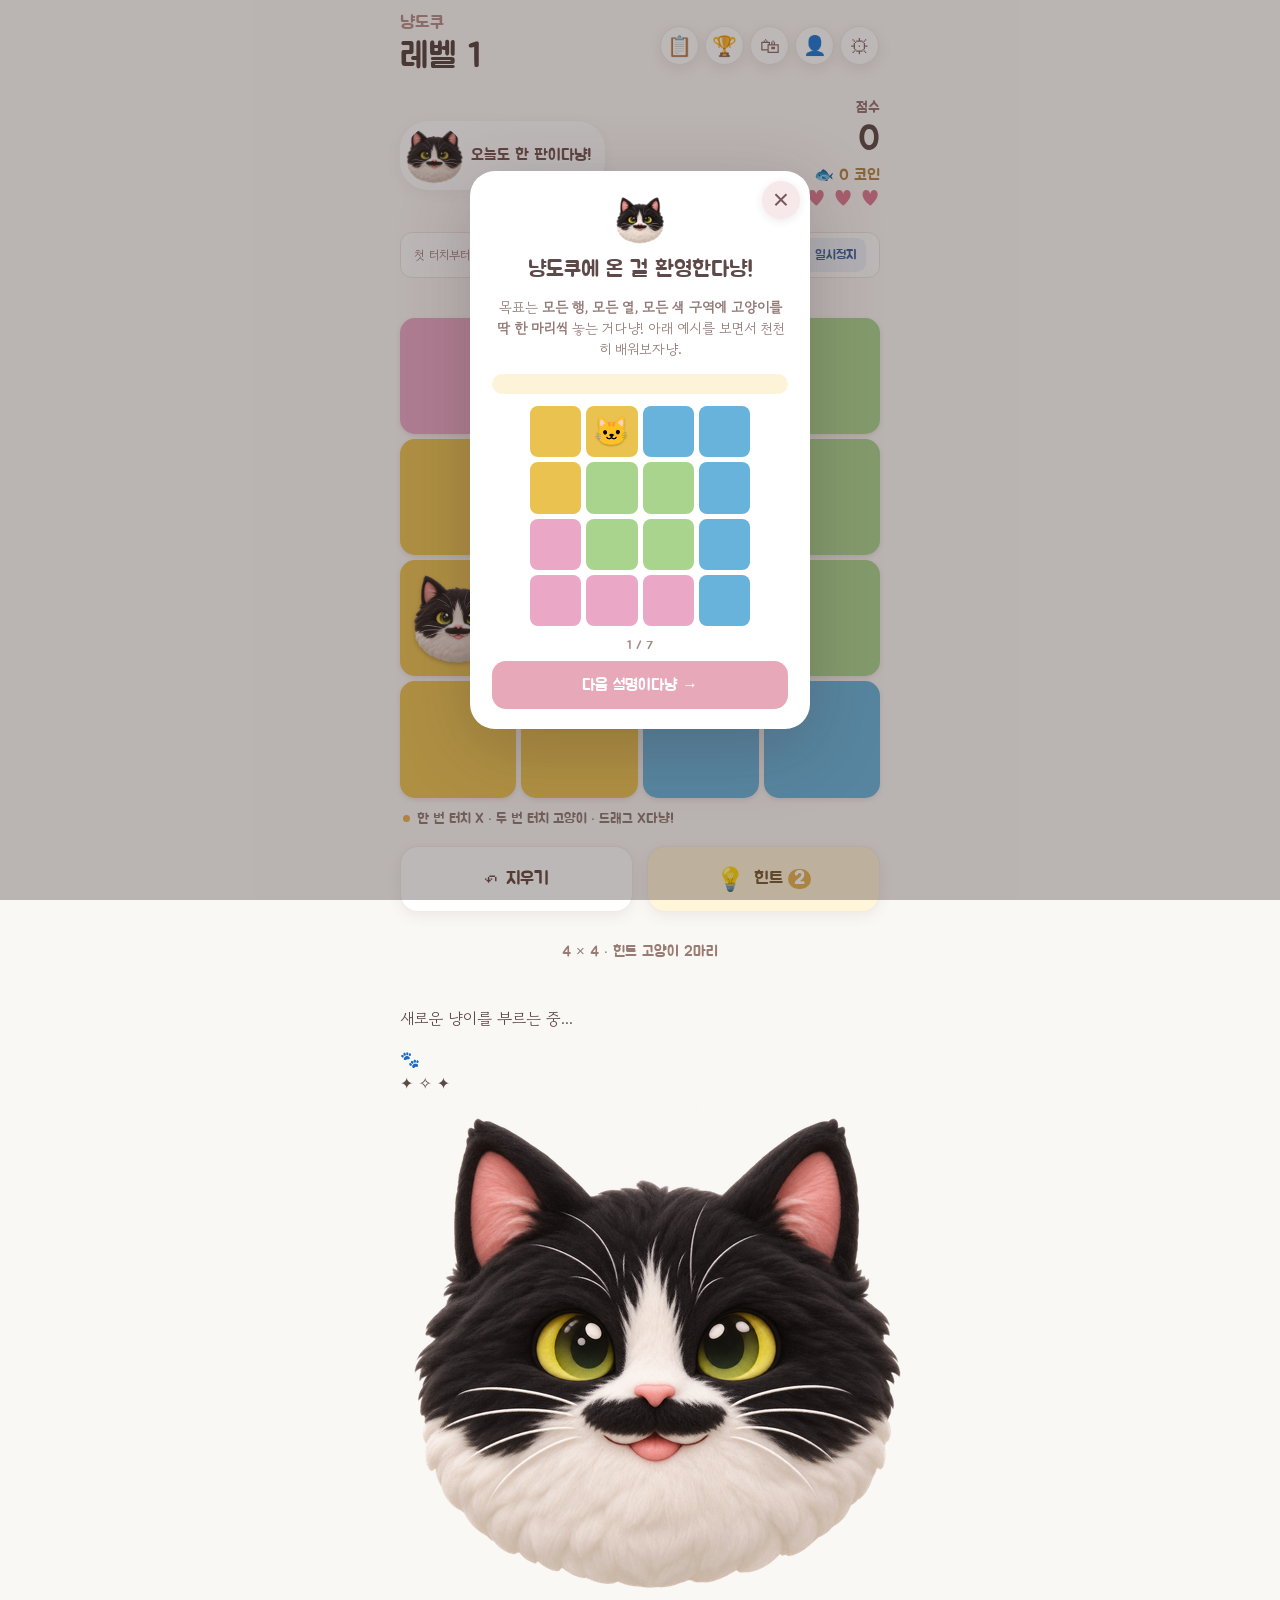
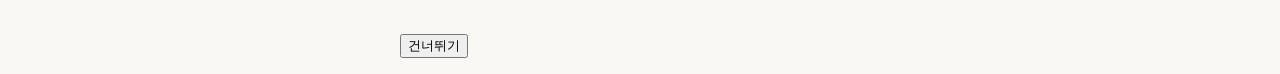
==== commit 39650871: "Add full-screen animated cat gacha reveal with skip and confirmation" ====
--- a/app/src/main/assets/index.html
+++ b/app/src/main/assets/index.html
@@ -29,6 +29,21 @@
       
     </section>
     <footer><span id="levelInfo">4 × 4 · 고양이 4마리</span></footer>
+    <div class="gacha-cinematic hidden" id="gachaCinematic" role="dialog" aria-modal="true" aria-label="고양이 뽑기 결과">
+      <div class="gacha-cinematic-glow"></div>
+      <div class="gacha-cinematic-content">
+        <p id="gachaStageText" class="gacha-stage-text">새로운 냥이를 부르는 중...</p>
+        <div class="gacha-capsule" id="gachaCapsule"><span>🐾</span></div>
+        <div class="gacha-prize hidden" id="gachaPrize">
+          <div class="gacha-prize-burst">✦ ✧ ✦</div>
+          <img id="gachaPrizeImage" src="cat.png" alt="뽑은 고양이">
+          <div class="gacha-prize-rarity" id="gachaPrizeRarity"></div>
+          <h2 id="gachaPrizeName"></h2>
+          <p id="gachaPrizeMessage"></p>
+        </div>
+        <button type="button" class="gacha-cinematic-button" id="gachaCinematicButton">건너뛰기</button>
+      </div>
+    </div>
     <div class="modal hidden" id="settingsModal"><div class="dialog settings-dialog"><button type="button" class="modal-close" id="settingsClose" aria-label="설정 닫기">×</button><h2>⚙ 환경설정</h2><p class="settings-subtitle">플레이 스타일을 내 마음대로</p>
       <div class="settings-section">사운드 및 피드백</div>
       <label class="settings-row"><span>🔊 <b>효과음</b><small>X, 고양이, 클리어 소리</small></span><input type="checkbox" id="settingSound" checked></label>
@@ -59,7 +74,18 @@
           <button type="button" id="shopTabExtras" aria-selected="false">기타</button>
         </nav>
         <div class="shop-scroll">
-          <section id="shopPanelCats" class="shop-panel"><p class="shop-section-description">좋아하는 냥이를 골라서 퍼즐에 데려가 봐!</p><div class="cat-slots" id="catShopGrid"></div></section>
+          <section id="shopPanelCats" class="shop-panel">
+            <div class="gacha-panel">
+              <div class="gacha-title">🐾 냥이 랜덤 뽑기</div>
+              <p class="gacha-desc">새로운 냥이를 만나보자! 보유 중인 냥이는 중복 보상으로 바뀌어.</p>
+              <div id="gachaRates" class="gacha-rates"></div>
+              <button type="button" id="gachaPullBtn" class="gacha-pull">🐟 100코인 · 1회 뽑기</button>
+              <p class="gacha-footnote">중복 보상: 40코인 환급 · 기본 냥이는 뽑기에서 제외</p>
+              <div id="gachaResult" class="gacha-result hidden" aria-live="polite"></div>
+            </div>
+            <h3 class="collection-heading">내 고양이 컬렉션 <span id="catCollectionCount"></span></h3>
+            <div class="cat-slots" id="catShopGrid"></div>
+          </section>
           <section id="shopPanelExtras" class="shop-panel hidden"><h3>편의 기능</h3><p class="shop-section-description">광고 및 구매 관리는 이곳에서 할 수 있어.</p><button id="rewardHintBtn">광고 보고 힌트 +2</button><button id="purchaseAdsBtn">광고 제거 영구 구매 · ₩3,900</button><button id="restoreAdsBtn">구매 복원</button><p class="shop-footnote">광고 제거 구매 시 한 판에 한 번 무료 힌트 2개를 받을 수 있어.</p></section>
         </div>
         <div class="shop-bottom"><button id="closeShopBtn">상점 닫기</button></div>
--- a/app/src/main/assets/style.css
+++ b/app/src/main/assets/style.css
@@ -186,3 +186,113 @@
 .pause-dialog button{display:block;width:100%;margin-top:9px}
 .pause-dialog .pause-secondary{background:#f1f4f9!important;color:#3b6093!important}
 @media(max-width:360px){.pause-button{font-size:11px;padding:7px}.run-timer strong{font-size:17px}}
+
+/* v1.1.0 Settings panel */
+.settings-dialog{width:min(100%,390px);max-height:min(88dvh,790px);overflow-y:auto;text-align:left;padding:24px 20px!important}
+.settings-dialog h2{text-align:center;margin:2px 0 3px}
+.settings-subtitle{text-align:center;color:#89919c;font-size:12px;margin:0 0 18px}
+.settings-section{font:14px Jua,sans-serif;color:#6388b7;margin:19px 0 8px}
+.settings-row{display:flex;justify-content:space-between;align-items:center;gap:12px;padding:12px 2px;border-bottom:1px solid #eeeef0;cursor:pointer}
+.settings-row>span{display:block;flex:1;font-size:14px}
+.settings-row b{font-weight:700}
+.settings-row small{display:block;color:#8d9098;font-size:11px;margin:4px 0 0 28px}
+.settings-row input[type=checkbox]{appearance:none;-webkit-appearance:none;position:relative;width:47px;height:27px;border-radius:20px;background:#d3d7dd;flex:none;transition:background .2s;cursor:pointer}
+.settings-row input[type=checkbox]::after{content:'';position:absolute;left:3px;top:3px;width:21px;height:21px;background:#fff;border-radius:50%;box-shadow:0 1px 4px #0002;transition:transform .2s}
+.settings-row input[type=checkbox]:checked{background:#2d72df}
+.settings-row input[type=checkbox]:checked::after{transform:translateX(20px)}
+.settings-volume{display:flex;align-items:center;gap:8px;padding:7px 2px 8px 28px;font-size:12px;color:#7d8490}
+.settings-volume input{flex:1;min-width:50px;accent-color:#3276d9}
+.settings-volume output{width:35px;text-align:right}
+.settings-link{display:flex;justify-content:space-between;align-items:center;width:100%;padding:13px 3px;background:transparent;border:0;border-bottom:1px solid #eeeef0;color:inherit;font:14px 'Gowun Dodum',sans-serif;text-align:left}
+.settings-version{text-align:center;font-size:11px;color:#969ba3;padding-top:16px}
+.run-timer.timer-hidden{display:none!important}
+body.reduced-effects .cell,body.reduced-effects .cell *,body.reduced-effects .dialog,body.reduced-effects .confetti-layer,body.reduced-effects .confetti-layer *{animation:none!important;transition:none!important}
+body.reduced-effects .cell.cat-placed::after{display:none!important}
+body.color-assist .cell::before{content:attr(data-region);position:absolute;top:1px;left:3px;z-index:2;font:700 clamp(9px,2vw,13px)/1.1 Arial,sans-serif;color:#202a3b;background:#ffffffbd;padding:1px 3px;border-radius:4px;pointer-events:none}
+body.color-assist .cell.locked::before{opacity:.8}
+body.dark-mode{--bg:#131923;--ink:#edf2fa;--muted:#b3c1d2;--paper:#222c3a;--line:#384456;--shadow:0 6px 22px #0005;background:var(--bg);color:var(--ink)}
+body.dark-mode .app,body.dark-mode .daily-screen{color:var(--ink)}
+body.dark-mode .round,body.dark-mode .cat-chip,body.dark-mode .action,body.dark-mode .board-wrap,body.dark-mode .dialog,body.dark-mode .profile-stat,body.dark-mode .profile-record-row{background:#222c3a!important;color:#edf2fa!important}
+body.dark-mode .score,body.dark-mode .score b,body.dark-mode .heading,body.dark-mode h1,body.dark-mode h2,body.dark-mode h3{color:#edf2fa}
+body.dark-mode .caption,body.dark-mode footer,body.dark-mode .settings-row small,body.dark-mode .settings-subtitle,body.dark-mode .profile-note{color:#b3c1d2}
+body.dark-mode .run-timer,body.dark-mode .pause-button,body.dark-mode .settings-link,body.dark-mode .pause-dialog .pause-secondary{background:#293648!important;color:#d7e6fc!important;border-color:#3a4b61!important}
+body.dark-mode .run-timer strong,body.dark-mode .profile-stat strong{color:#fff}
+body.dark-mode .settings-row,body.dark-mode .settings-link{border-color:#3a4b61}
+body.dark-mode .settings-section{color:#8cb8f1}
+body.dark-mode .daily-screen{background:#151c27}
+body.dark-mode .daily-calendar-wrap{background:#151c27}
+body.dark-mode .calendar-day:not(.selected):not(.completed):not(.future){color:#d9e3f3}
+body.dark-mode .daily-start-panel{background:#273247}
+body.dark-mode .daily-difficulty,body.dark-mode #dailySelectedLabel{color:#d7e6fc}
+body.dark-mode .settings-dialog{background:#222c3a}
+
+/* v1.1.1 dark theme contrast repair: override legacy light theme rules */
+html:has(body.dark-mode){background:#111823;color-scheme:dark}
+body.dark-mode,body.dark-mode .app{background:#111823!important;color:#edf3fb!important}
+body.dark-mode .topbar,body.dark-mode .progress,body.dark-mode .game-area,body.dark-mode .actions,body.dark-mode footer{background:transparent!important}
+body.dark-mode .eyebrow{color:#a8c5e9!important;text-shadow:none!important;-webkit-text-stroke:0!important}
+body.dark-mode .heading h1,body.dark-mode #screenHeading{color:#f5f7fd!important;text-shadow:none!important;-webkit-text-stroke:0!important}
+body.dark-mode .score,body.dark-mode .score>span,body.dark-mode .score>b,body.dark-mode #score{color:#d6e3f6!important;text-shadow:none!important;-webkit-text-stroke:0!important}
+body.dark-mode .app .coin-count,body.dark-mode .app .coin-count b,body.dark-mode #coins{color:#ffd27b!important;text-shadow:none!important}
+body.dark-mode .hearts{color:#fa879d!important}
+body.dark-mode .cat-chip{background:#263449!important;border:1px solid #40526a!important;box-shadow:0 3px 14px #0003!important}
+body.dark-mode .cat-chip span,body.dark-mode #mood{color:#f2f4fa!important;text-shadow:none!important;-webkit-text-stroke:0!important}
+body.dark-mode .topbar .round{background:#263449!important;color:#f1f6ff!important;box-shadow:0 3px 12px #0004!important}
+body.dark-mode .run-timer{background:#263449!important;color:#d9e4f4!important;border:1px solid #42516a!important}
+body.dark-mode .run-timer strong,body.dark-mode #runTimerValue{color:#fff!important}
+body.dark-mode .pause-button{background:#3b5374!important;color:#f6f9ff!important}
+body.dark-mode .board-wrap{background:transparent!important;border:0!important;box-shadow:none!important;padding:0!important}
+body.dark-mode .board{background:#344155!important}
+body.dark-mode .caption,body.dark-mode #caption,body.dark-mode .app>footer,body.dark-mode #levelInfo{color:#c9d7e9!important;text-shadow:none!important;-webkit-text-stroke:0!important}
+body.dark-mode .caption .dot{background:#7daef0!important}
+body.dark-mode .action,body.dark-mode .action.hint,body.dark-mode .app .action.hint{background:#263449!important;color:#f2f6ff!important;border:1px solid #40526a!important;box-shadow:0 3px 12px #0003!important}
+body.dark-mode .action small,body.dark-mode .action>span,body.dark-mode .action.hint small{color:#f2f6ff!important;text-shadow:none!important}
+body.dark-mode .action.hint small b{background:#8b6930!important;color:#fff!important}
+body.dark-mode .mode-switch button{color:#9cc5ff!important}
+body.dark-mode .settings-dialog,body.dark-mode .profile-dialog,body.dark-mode .pause-dialog{background:#222d3c!important;color:#f3f7ff!important}
+body.dark-mode .settings-row,body.dark-mode .settings-link{color:#f3f7ff!important}
+body.dark-mode .settings-row small,body.dark-mode .settings-volume,body.dark-mode .settings-version{color:#bac8d9!important}
+body.dark-mode .profile-stat,body.dark-mode .profile-record-row{background:#303d50!important;color:#edf3fc!important}
+body.dark-mode .profile-stat small,body.dark-mode .profile-record-row span{color:#d4dfed!important}
+body.dark-mode .daily-calendar-wrap,body.dark-mode .daily-screen{background:#151d29!important}
+body.dark-mode .weekdays{color:#b9c7da!important}
+body.dark-mode .calendar-day:not(.selected):not(.completed):not(.future){color:#edf3fc!important}
+body.dark-mode .calendar-day.future{color:#677487!important}
+body.dark-mode .daily-start-panel{background:#263449!important}
+body.dark-mode .daily-start-panel #dailySelectedLabel,body.dark-mode .daily-start-panel .daily-difficulty{color:#e7f0ff!important}
+
+/* Cat collection gacha v1.2 */
+.gacha-panel{padding:17px 14px;margin-bottom:18px;border-radius:18px;background:linear-gradient(145deg,#fff5df,#fbe8ee);border:1px solid #f0d9c6;text-align:center}
+.gacha-title{font:22px Jua,sans-serif;color:#644e4a}
+.gacha-desc{font-size:12px;color:#927d79;line-height:1.55;margin:7px 0 12px}
+.gacha-rates{display:flex;flex-wrap:wrap;justify-content:center;gap:5px;margin:10px 0 14px}
+.gacha-rate{font:12px Jua,sans-serif;border-radius:99px;padding:6px 10px;background:#fff;color:#806b67}
+.gacha-rate.rarity-rare{color:#3777c2}
+.gacha-rate.rarity-epic{color:#9559b8}
+.gacha-rate.rarity-legendary{color:#bd7c13}
+.gacha-pull{width:100%;padding:13px 10px;border:0;border-radius:13px;background:linear-gradient(110deg,#f0b849,#e89935);color:#fff;font:19px Jua,sans-serif;box-shadow:0 5px 0 #c98530}
+.gacha-pull:active:not(:disabled){transform:translateY(3px);box-shadow:0 2px 0 #c98530}
+.gacha-pull:disabled{opacity:.55;box-shadow:none}
+.gacha-footnote{font-size:11px;color:#9e847e;line-height:1.6;margin:12px 0 0}
+.gacha-result{display:flex;align-items:center;gap:14px;margin-top:14px;padding:12px;background:#ffffffd9;border:1px solid #f0d5a6;border-radius:14px;text-align:left}
+.gacha-result.hidden{display:none!important}
+.gacha-result img{width:72px;height:72px;object-fit:contain}
+.gacha-result div{flex:1;min-width:0}
+.gacha-result small{display:block;color:#b28a3e;font-size:11px}
+.gacha-result strong{display:block;font:20px Jua,sans-serif;color:#654e4a;margin:4px 0}
+.gacha-result p{font-size:12px;color:#92715c;margin:0}
+.gacha-reveal{animation:gachaPop .42s cubic-bezier(.2,1.5,.4,1)}
+@keyframes gachaPop{from{opacity:0;transform:scale(.8) translateY(12px)}to{opacity:1;transform:scale(1) translateY(0)}}
+.collection-heading{display:flex;align-items:center;justify-content:space-between;font:18px Jua,sans-serif;margin:10px 2px 12px}
+.collection-heading span{font-size:14px;color:#a68c81}
+.cat-product.cat-locked img{filter:grayscale(1);opacity:.3}
+.cat-product.cat-locked button{opacity:.55}
+body.dark-mode .gacha-panel{background:linear-gradient(145deg,#353449,#443447);border-color:#625169}
+body.dark-mode .gacha-title,body.dark-mode .gacha-result strong,body.dark-mode .collection-heading{color:#f5f0ff}
+body.dark-mode .gacha-desc,body.dark-mode .gacha-footnote{color:#d7c9db}
+body.dark-mode .gacha-rate{background:#2c3548;color:#f0e7f7}
+body.dark-mode .gacha-result{background:#29374a;border-color:#65567b}
+body.dark-mode .gacha-result p{color:#e1c9a4}
+body.dark-mode .shop-v2 .shop-scroll,body.dark-mode .shop-v2 .shop-bottom{background:#222c3a!important;color:#f0f5ff}
+body.dark-mode .shop-v2 .cat-product{background:#303d50!important;color:#f0f5ff}
+body.reduced-effects .gacha-reveal{animation:none!important}
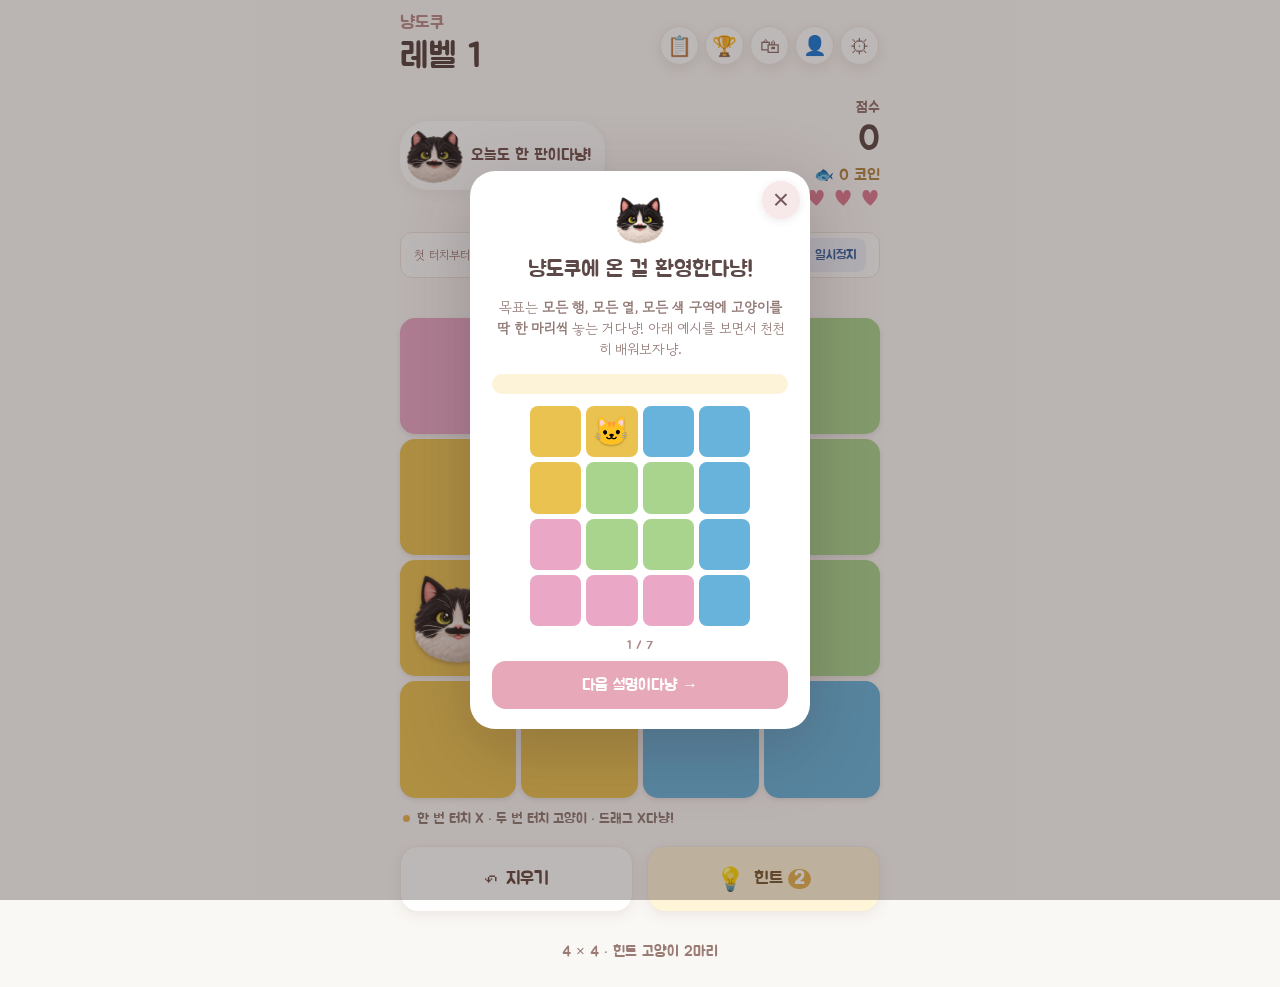
==== commit 9633af84: "Add dedicated rarity-filtered cat encyclopedia tab to shop" ====
--- a/app/src/main/assets/index.html
+++ b/app/src/main/assets/index.html
@@ -71,6 +71,7 @@
         <div class="shop-wallet"><span>내 보유 코인</span><strong>🐟 <b id="shopCoins">0</b></strong></div>
         <nav class="shop-tabs" aria-label="상점 카테고리">
           <button type="button" class="active" id="shopTabCats" aria-selected="true">고양이</button>
+          <button type="button" id="shopTabDex" aria-selected="false">도감</button>
           <button type="button" id="shopTabExtras" aria-selected="false">기타</button>
         </nav>
         <div class="shop-scroll">
@@ -85,6 +86,13 @@
             </div>
             <h3 class="collection-heading">내 고양이 컬렉션 <span id="catCollectionCount"></span></h3>
             <div class="cat-slots" id="catShopGrid"></div>
+          </section>
+          <section id="shopPanelDex" class="shop-panel hidden">
+            <div class="dex-overview"><h3>냥이 도감</h3><p>모은 냥이들을 등급별로 확인해 봐!</p><div class="dex-total" id="dexTotal"></div></div>
+            <div class="dex-filters" id="dexFilters" role="group" aria-label="도감 등급 선택"></div>
+            <div class="dex-section-heading" id="dexSectionHeading"></div>
+            <div class="dex-grid" id="dexGrid"></div>
+            <p class="dex-help">미획득 스킨은 실루엣으로 표시돼. 뽑기로 모아보자!</p>
           </section>
           <section id="shopPanelExtras" class="shop-panel hidden"><h3>편의 기능</h3><p class="shop-section-description">광고 및 구매 관리는 이곳에서 할 수 있어.</p><button id="rewardHintBtn">광고 보고 힌트 +2</button><button id="purchaseAdsBtn">광고 제거 영구 구매 · ₩3,900</button><button id="restoreAdsBtn">구매 복원</button><p class="shop-footnote">광고 제거 구매 시 한 판에 한 번 무료 힌트 2개를 받을 수 있어.</p></section>
         </div>
--- a/app/src/main/assets/style.css
+++ b/app/src/main/assets/style.css
@@ -296,3 +296,30 @@
 body.dark-mode .shop-v2 .shop-scroll,body.dark-mode .shop-v2 .shop-bottom{background:#222c3a!important;color:#f0f5ff}
 body.dark-mode .shop-v2 .cat-product{background:#303d50!important;color:#f0f5ff}
 body.reduced-effects .gacha-reveal{animation:none!important}
+
+/* v1.2.2 cinematic gacha reveal */
+.gacha-cinematic{position:fixed;inset:0;z-index:9999;display:flex;align-items:center;justify-content:center;overflow:hidden;background:radial-gradient(circle at 50% 45%,#465b7a 0%,#192337 60%,#101725 100%);color:#fff;isolation:isolate}
+.gacha-cinematic.hidden{display:none!important}
+.gacha-cinematic.gacha-rare{--gacha-glow:#60b9ff;--gacha-glow-soft:#388bff66}
+.gacha-cinematic.gacha-epic{--gacha-glow:#cb89ff;--gacha-glow-soft:#a65cff77}
+.gacha-cinematic.gacha-legendary{--gacha-glow:#ffdb75;--gacha-glow-soft:#ffbd4277}
+.gacha-cinematic.gacha-common{--gacha-glow:#e6ecff;--gacha-glow-soft:#d5e4ff55}
+.gacha-cinematic-glow{position:absolute;inset:-30%;z-index:-1;opacity:.85;background:conic-gradient(from 0deg,transparent 0 12%,var(--gacha-glow-soft) 16%,transparent 23% 39%,var(--gacha-glow-soft) 44%,transparent 52% 69%,var(--gacha-glow-soft) 76%,transparent 84%);animation:gachaSpin 6s linear infinite}
+.gacha-cinematic-content{position:relative;display:flex;align-items:center;justify-content:center;flex-direction:column;width:min(92vw,420px);min-height:390px;text-align:center;padding:24px 15px}
+.gacha-stage-text{font:19px Jua,sans-serif;color:#f1f3ff;letter-spacing:.02em;margin:0 0 26px}
+.gacha-capsule{width:174px;height:174px;border-radius:50%;display:grid;place-items:center;background:radial-gradient(circle at 35% 30%,#fffdf4 0%,#ffe2a3 40%,#db9d48 75%,#aa7136 100%);box-shadow:0 0 0 9px #ffffff18,0 0 35px var(--gacha-glow-soft),inset -8px -10px 18px #81522a55;animation:gachaShake .55s ease-in-out infinite alternate}
+.gacha-capsule span{font-size:72px;filter:drop-shadow(0 4px 2px #744b3066)}
+.gacha-prize{display:flex;align-items:center;flex-direction:column;gap:7px;animation:gachaPrizeAppear .65s cubic-bezier(.15,1.35,.35,1) both}
+.gacha-prize.hidden,.gacha-capsule.hidden{display:none!important}
+.gacha-prize img{width:min(48vw,205px);height:min(48vw,205px);object-fit:contain;filter:drop-shadow(0 0 28px var(--gacha-glow-soft))}
+.gacha-prize-burst{font-size:27px;color:var(--gacha-glow);animation:gachaSparkle 1.5s ease-in-out infinite}
+.gacha-prize-rarity{font:16px Jua,sans-serif;color:var(--gacha-glow);padding:5px 15px;border:1px solid var(--gacha-glow);border-radius:50px}
+.gacha-prize h2{font:clamp(23px,6vw,32px) Jua,sans-serif;color:#fff;margin:4px 0}
+.gacha-prize p{font-size:14px;color:#e1e6f3;margin:0}
+.gacha-cinematic-button{margin-top:28px;min-width:180px;padding:13px 28px;border-radius:14px;border:1px solid #ffffff88;background:#ffffff24;color:#fff;font:17px Jua,sans-serif;backdrop-filter:blur(8px)}
+.gacha-cinematic.gacha-show-prize{background:radial-gradient(circle at 50% 43%,var(--gacha-glow-soft) 0%,#1b2438 58%,#101725 100%)}
+@keyframes gachaSpin{to{transform:rotate(360deg)}}
+@keyframes gachaShake{0%{transform:rotate(-8deg) scale(.96)}100%{transform:rotate(8deg) scale(1.05)}}
+@keyframes gachaPrizeAppear{from{opacity:0;transform:scale(.45) translateY(70px);filter:brightness(2)}to{opacity:1;transform:scale(1) translateY(0);filter:brightness(1)}}
+@keyframes gachaSparkle{50%{opacity:.45;transform:scale(1.15)}}
+body.reduced-effects .gacha-cinematic *,body.reduced-effects .gacha-cinematic-glow{animation:none!important;transition:none!important}
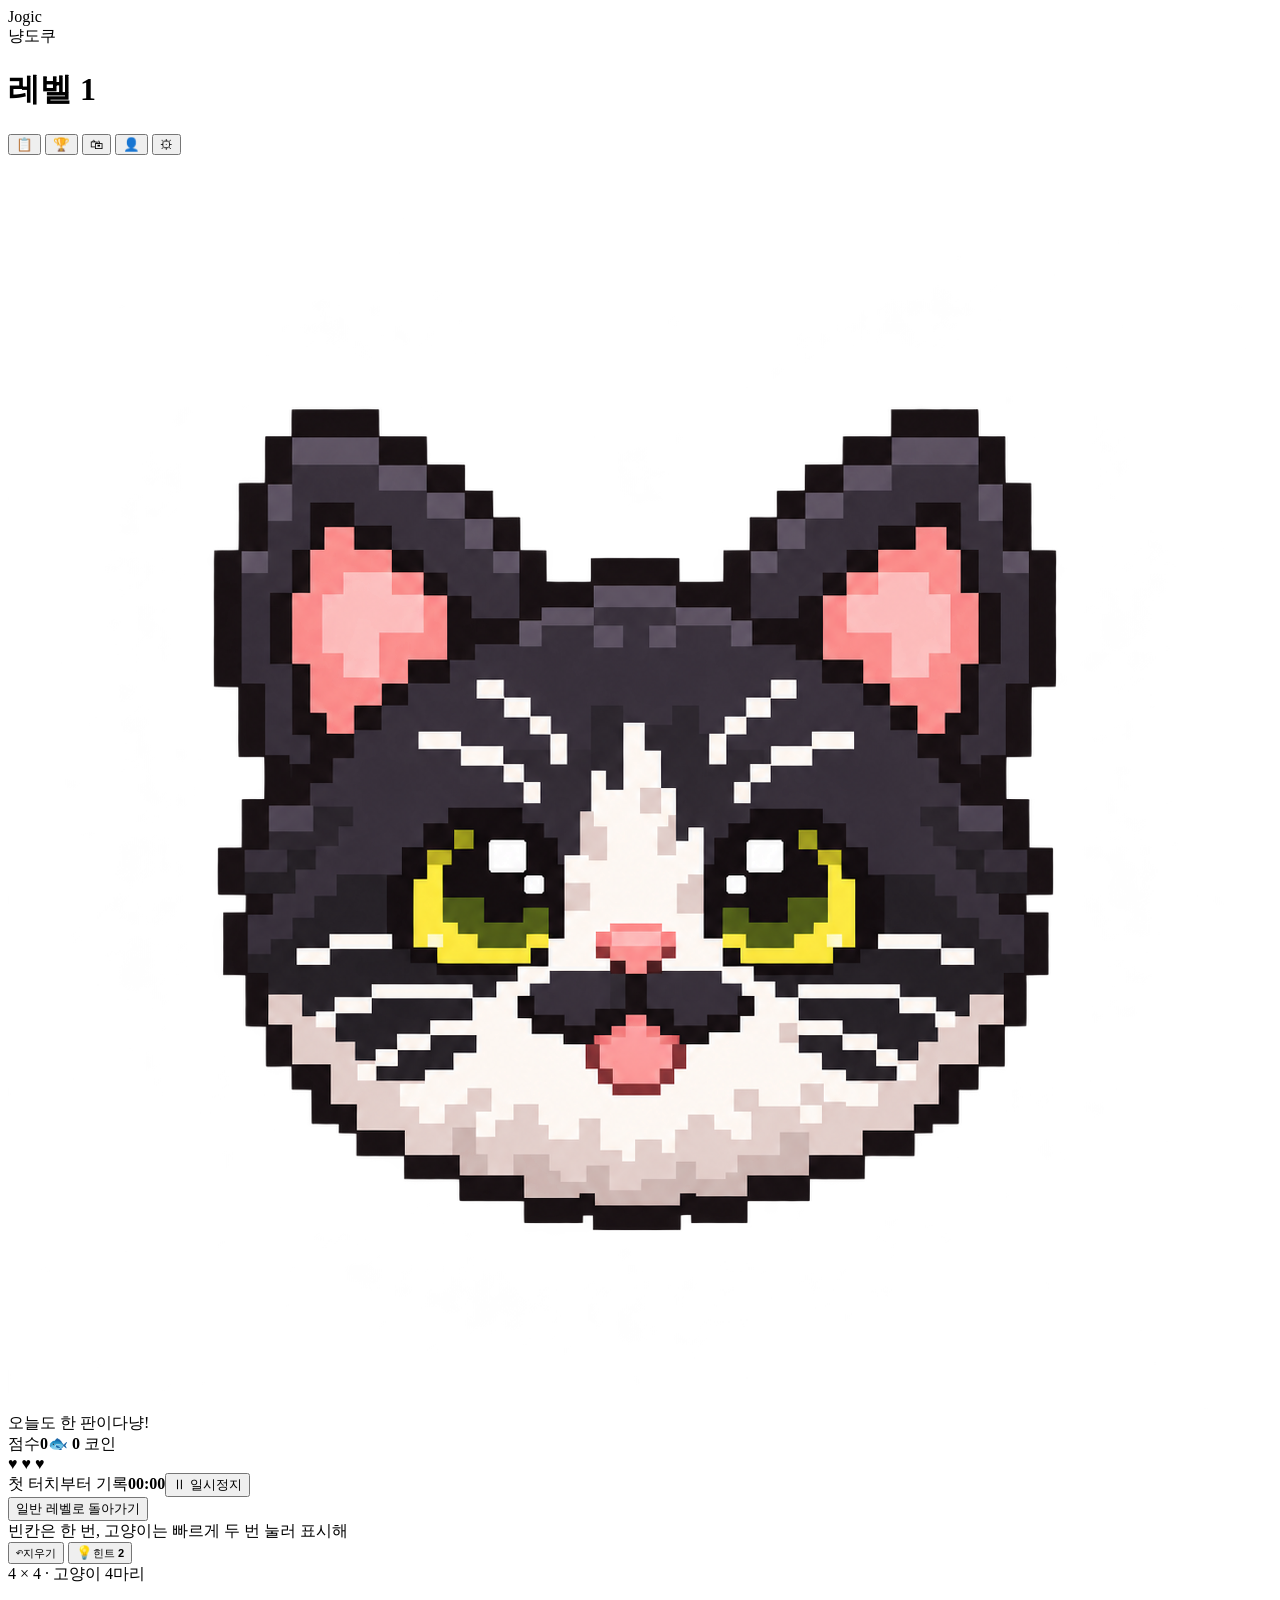
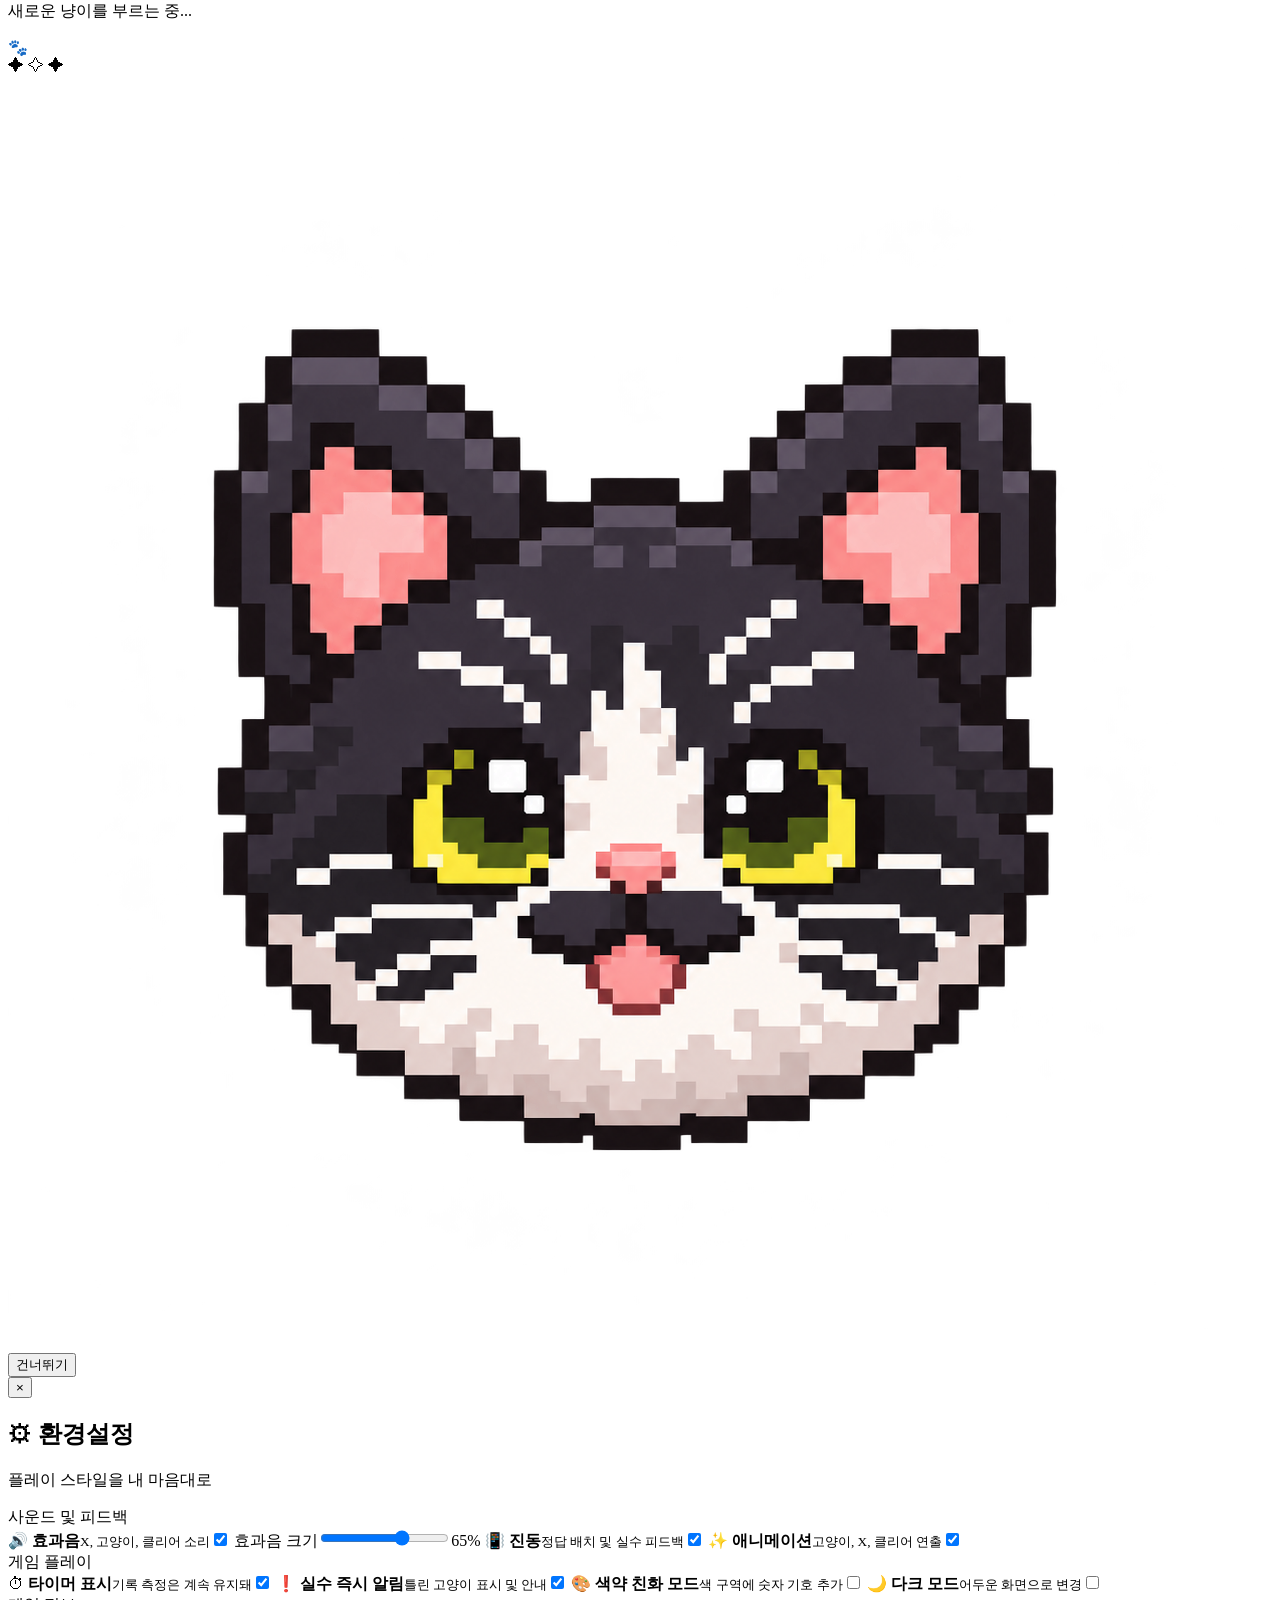
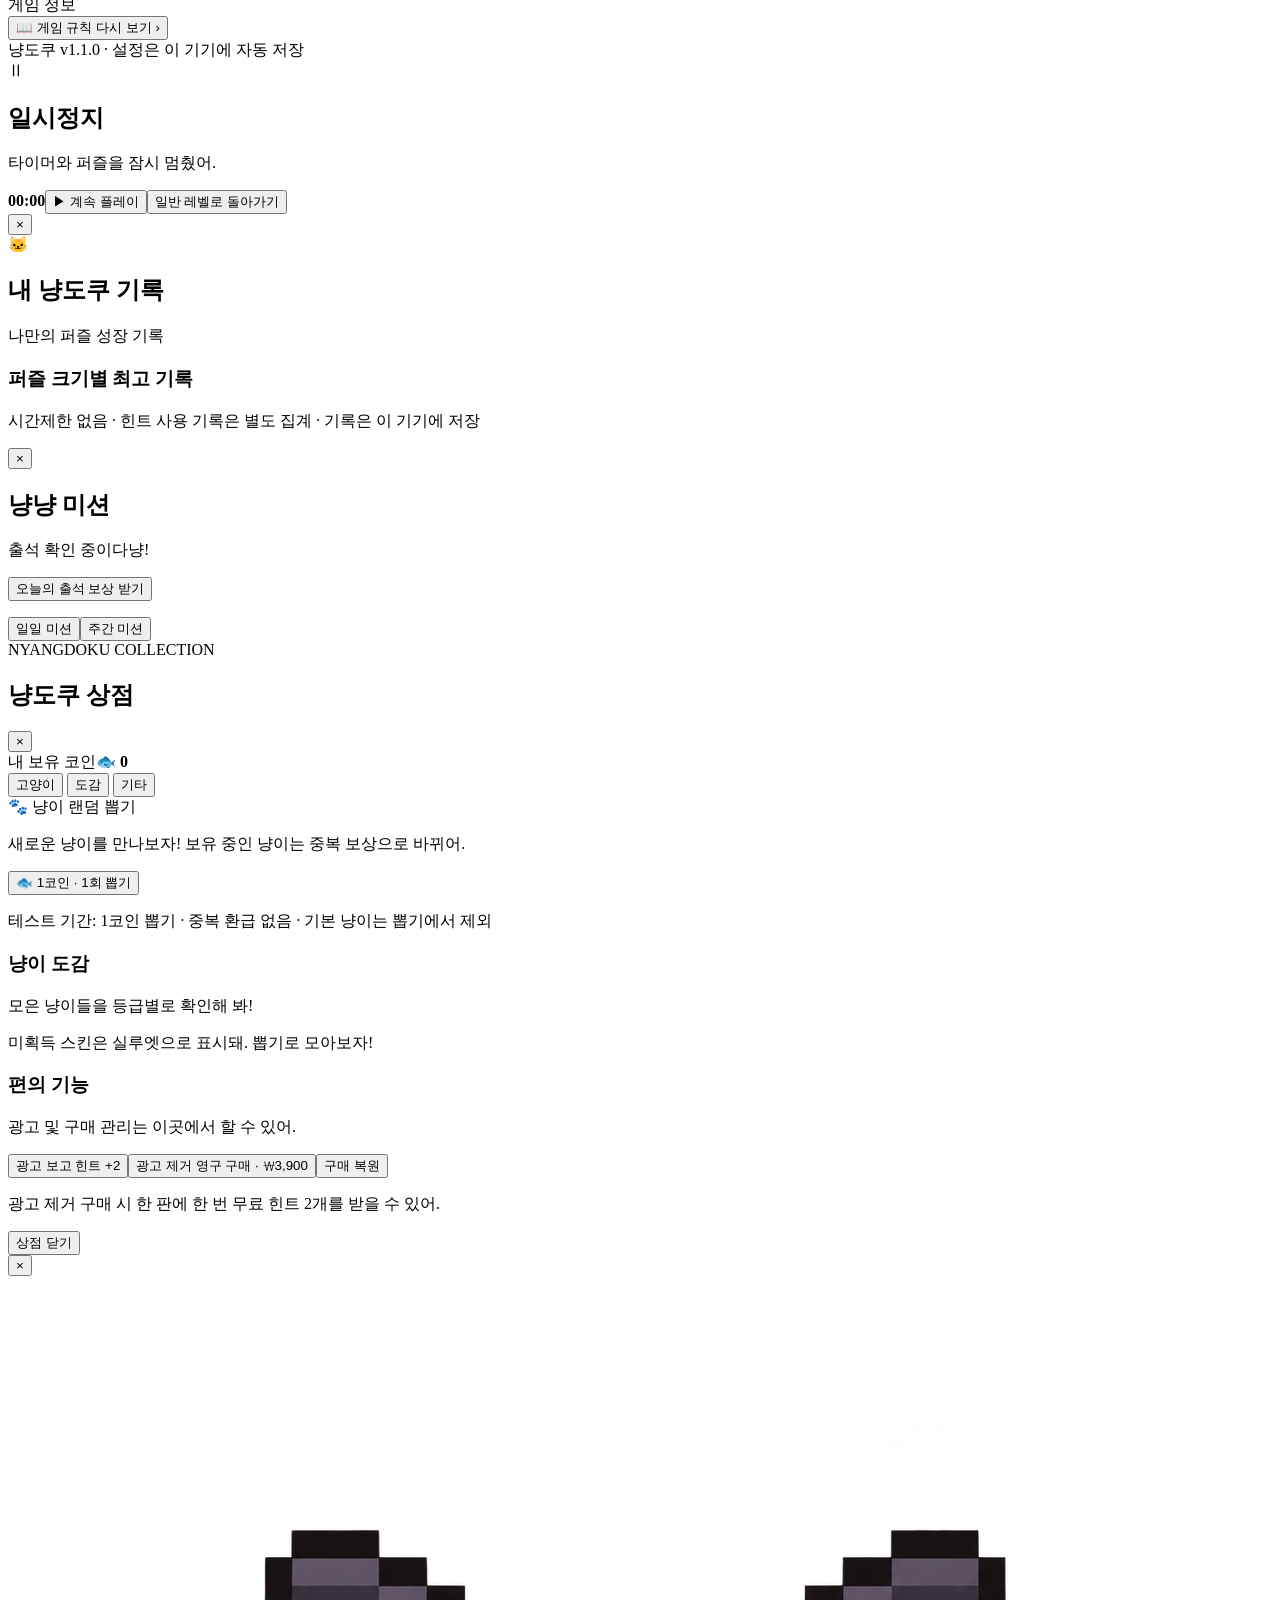
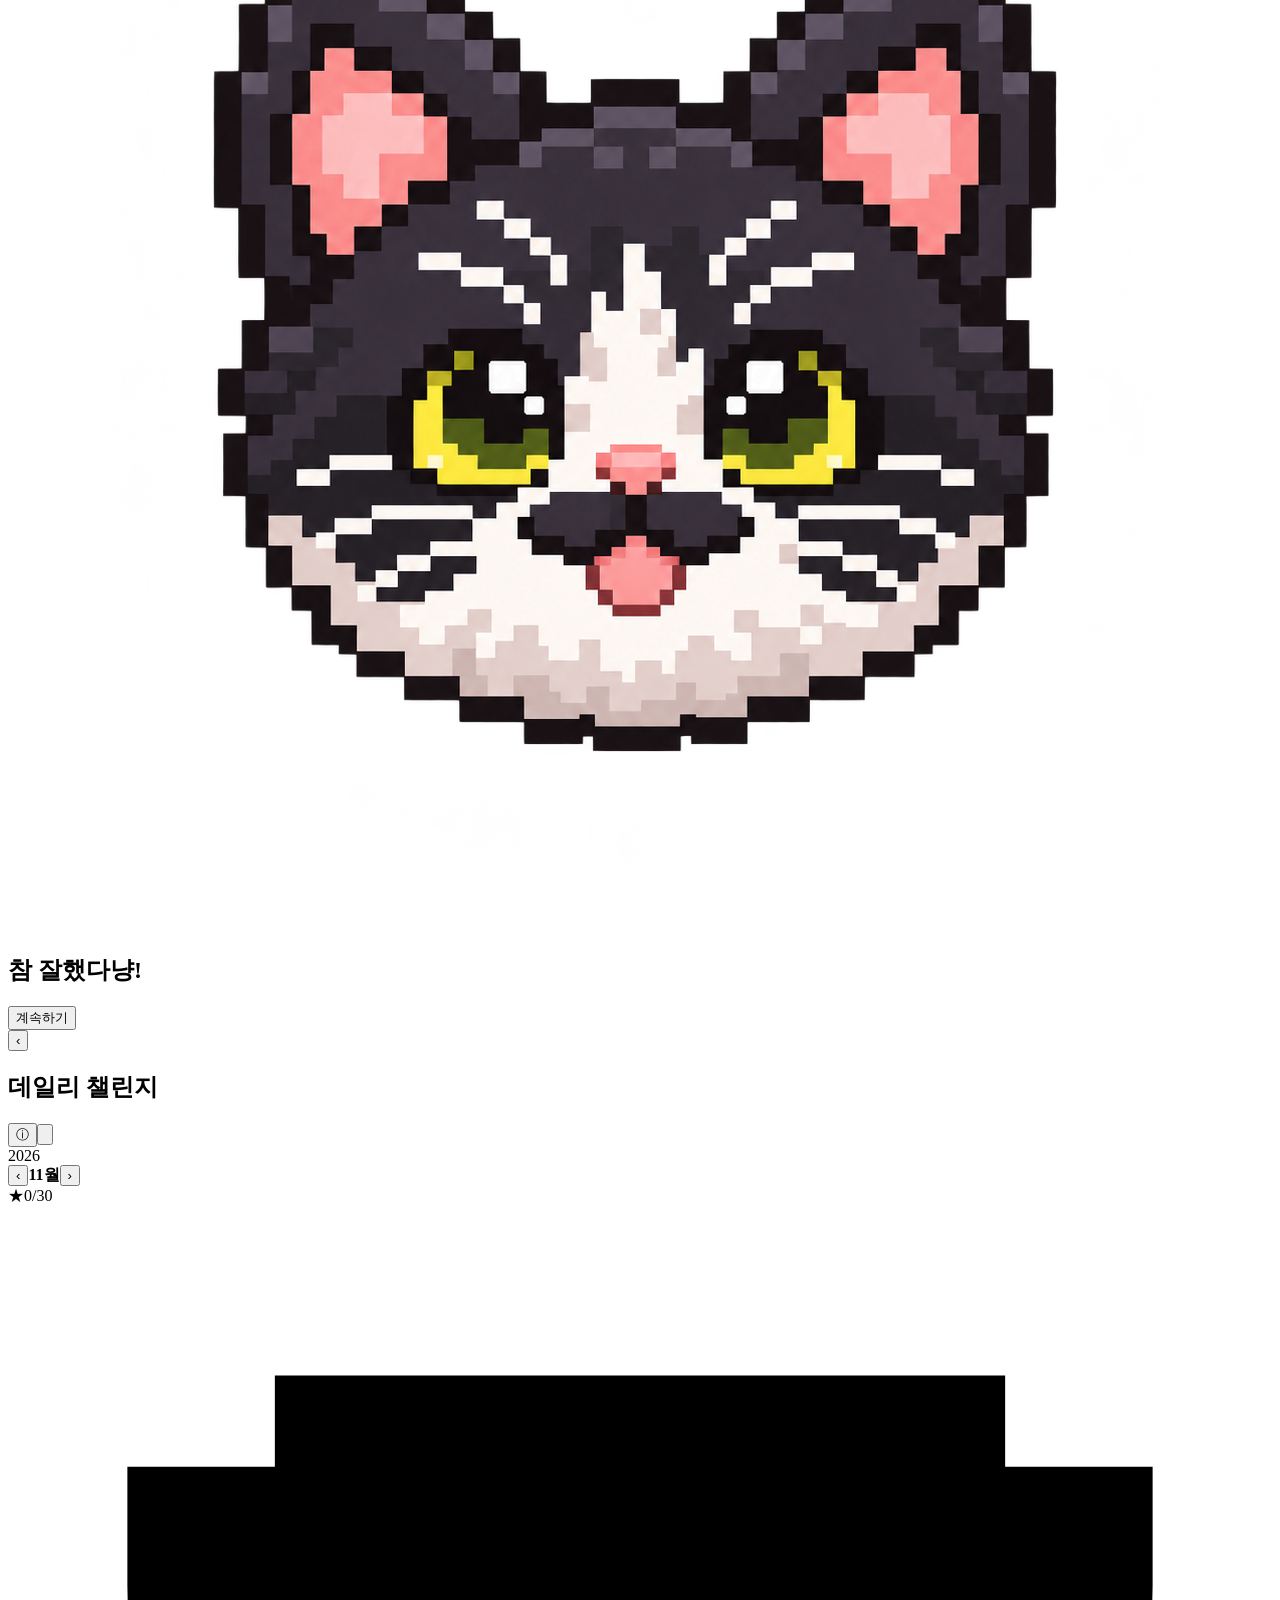
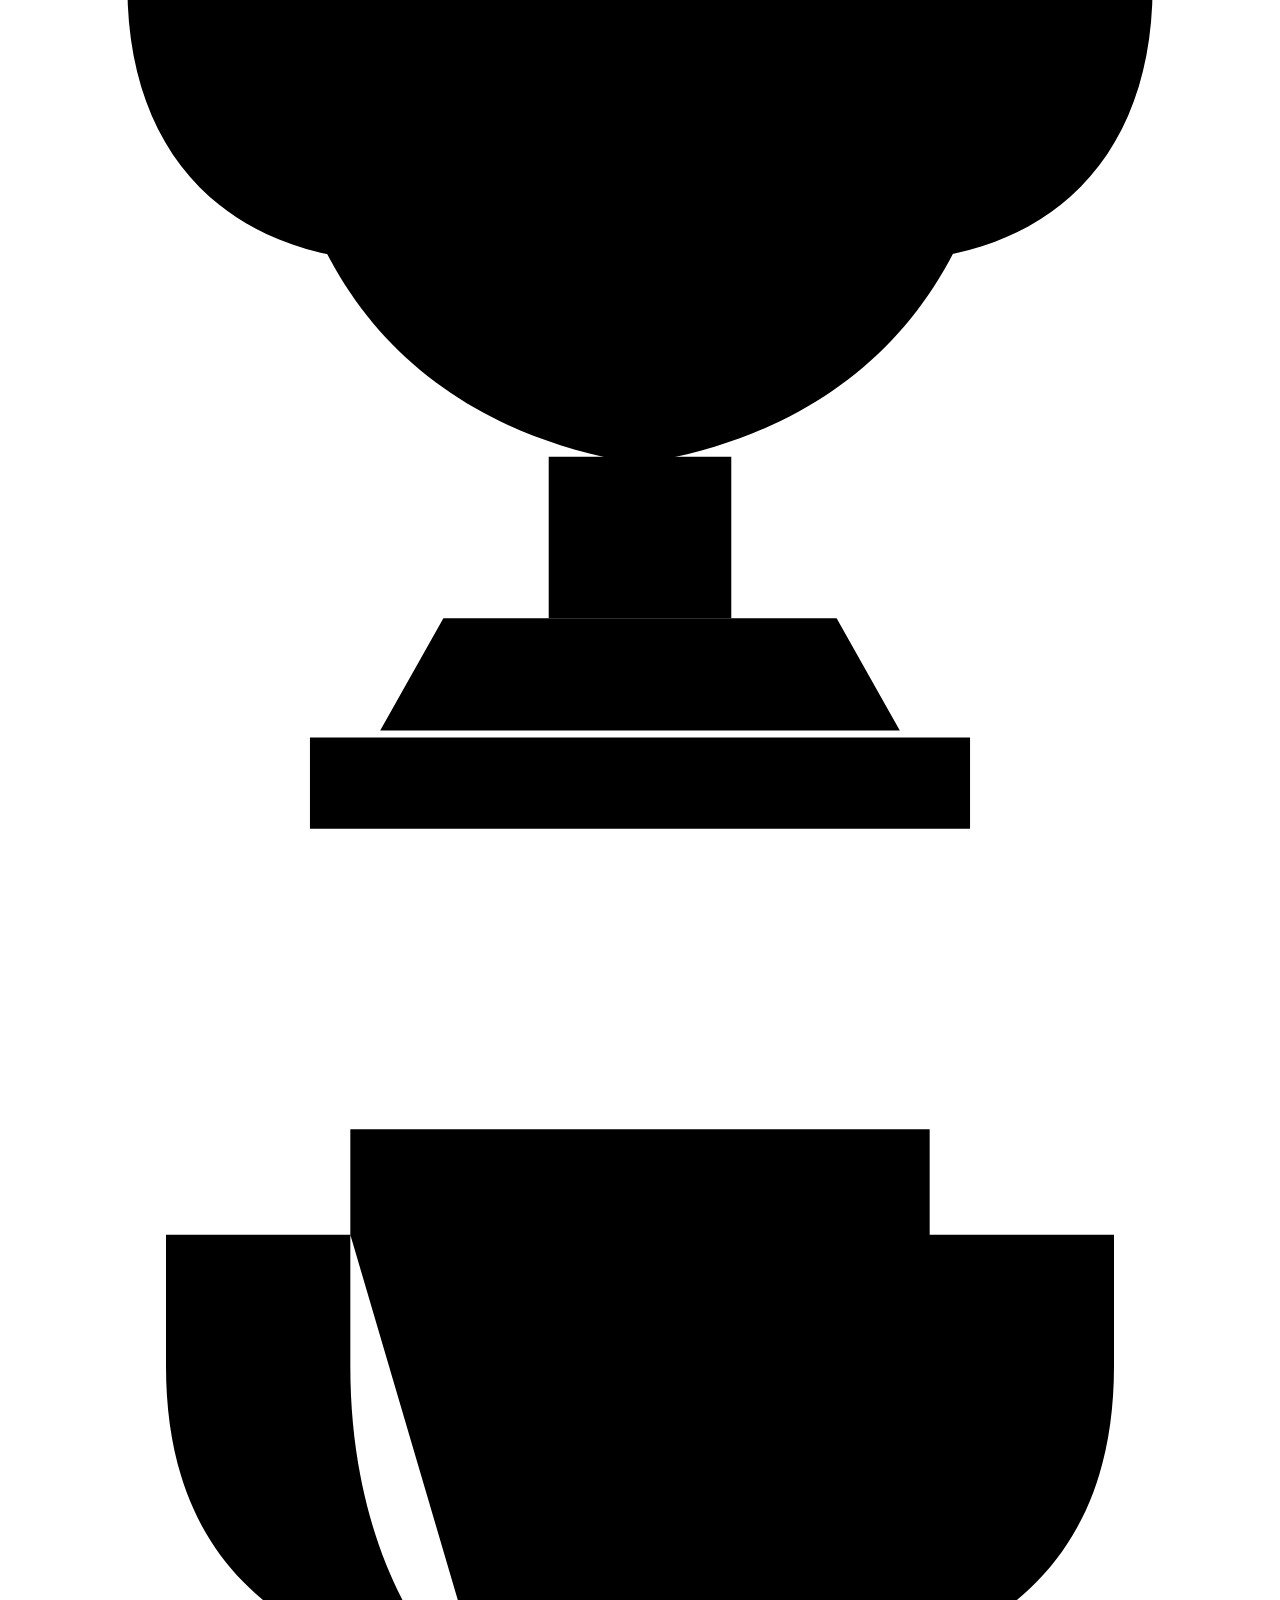
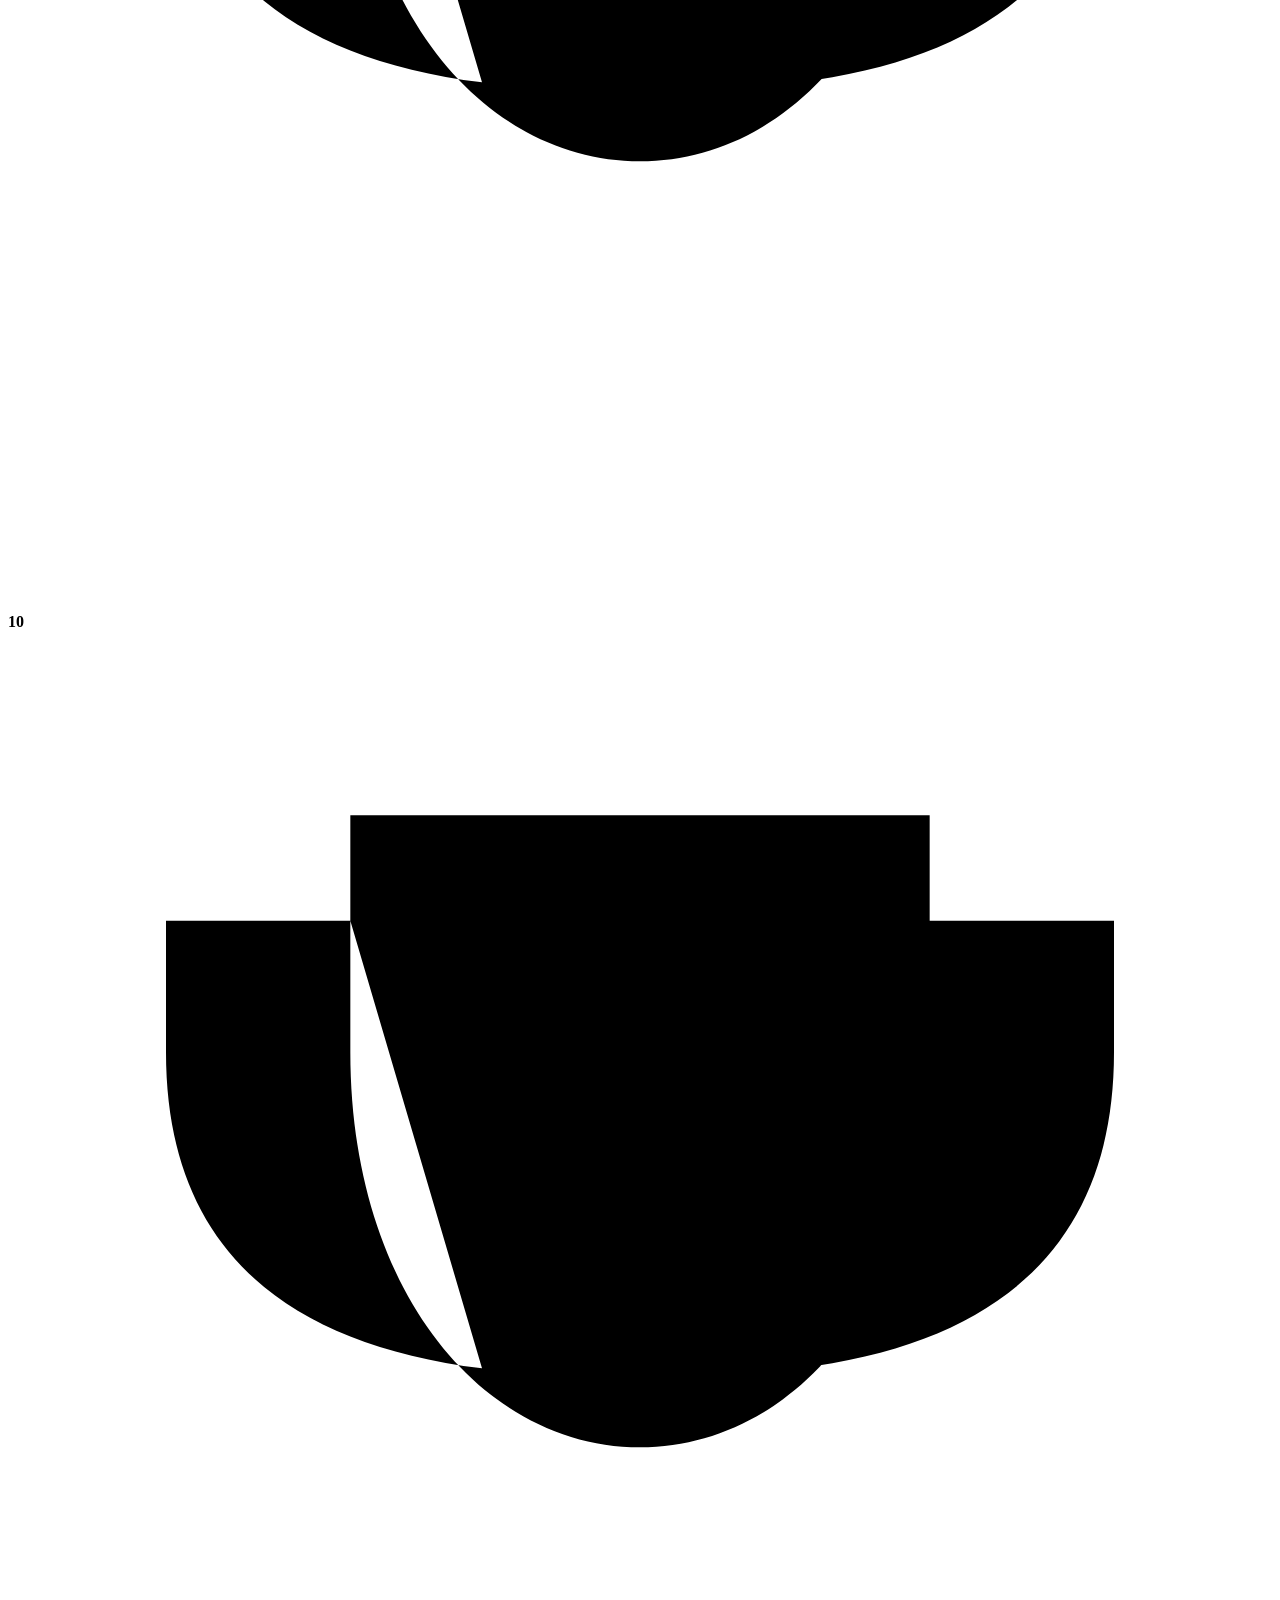
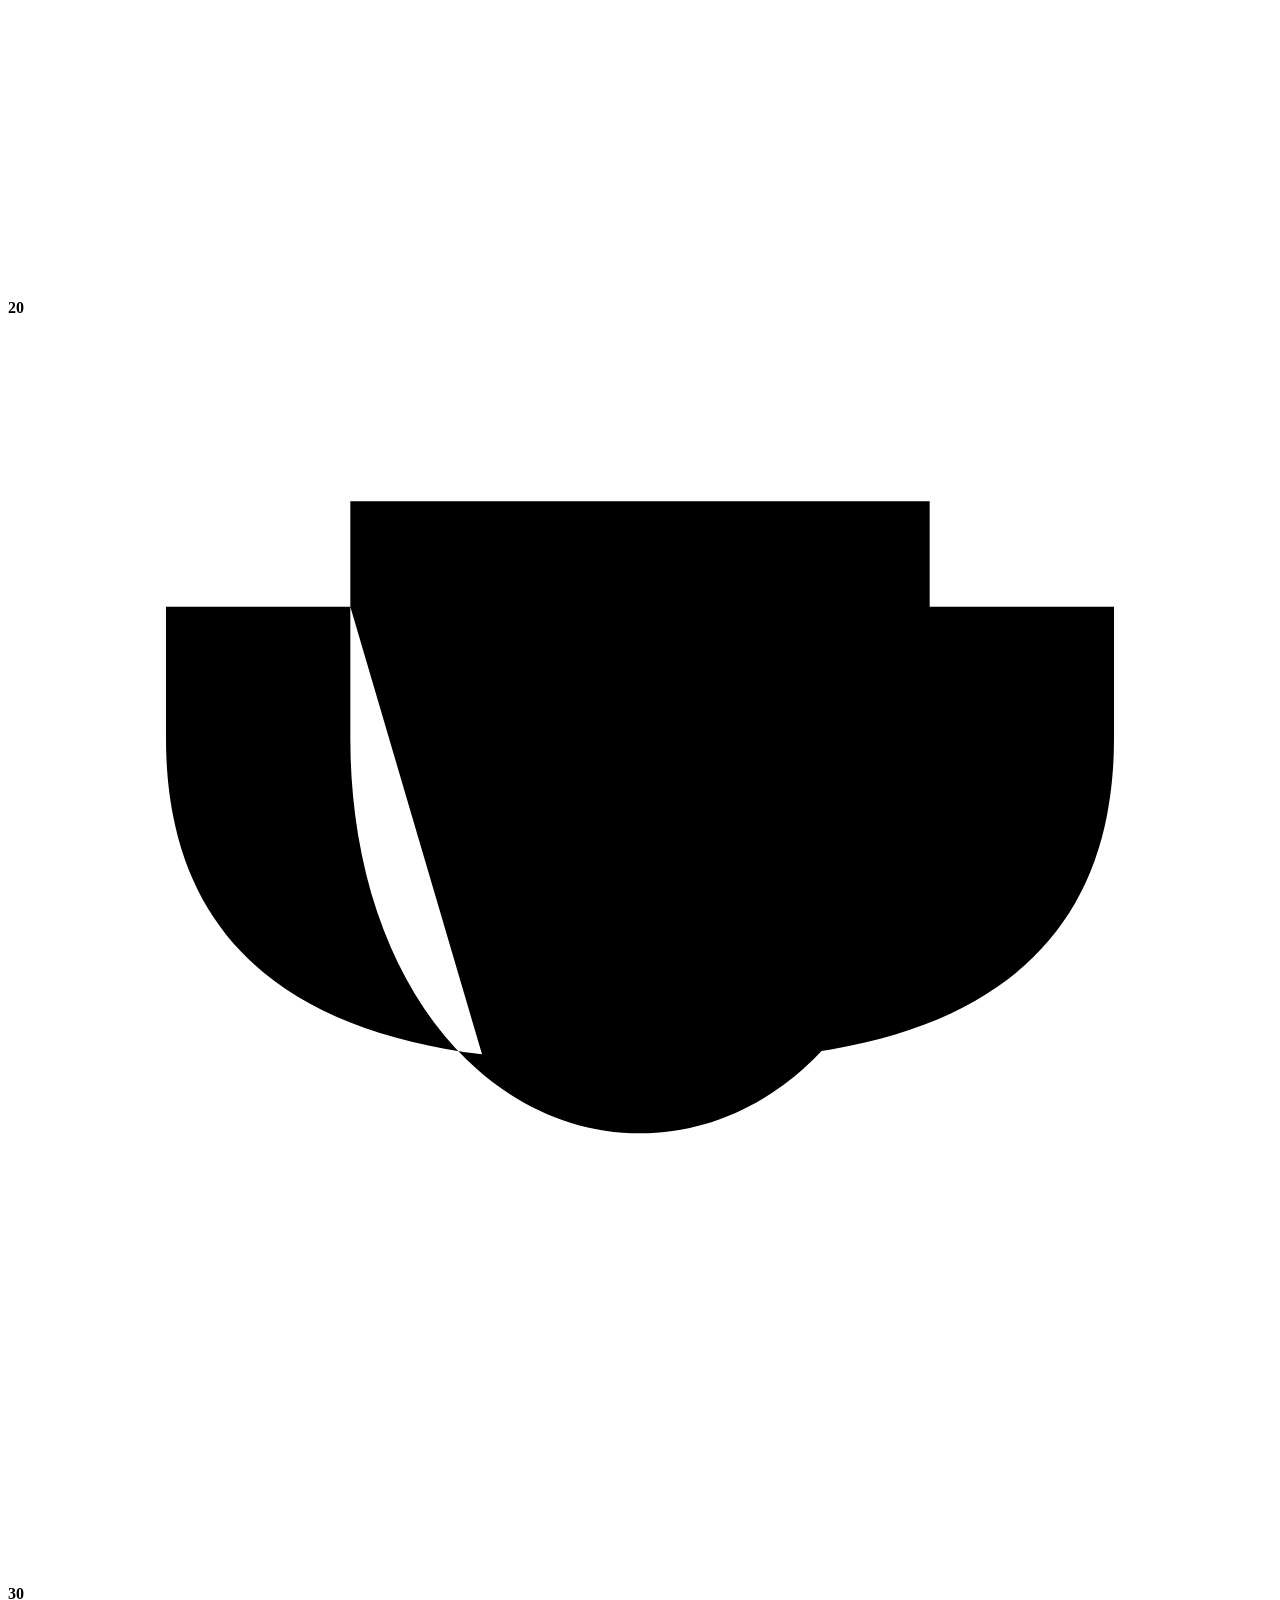
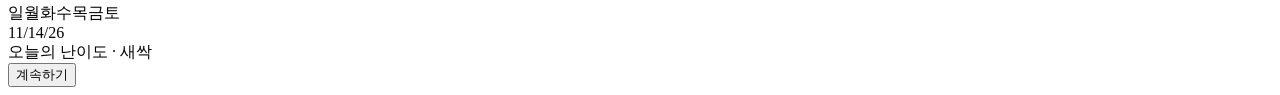
==== commit 38db5a13: "Restore game and update 38 cat skins, rarity tiers and cinematic gacha (index.html)" ====
--- a/app/src/main/assets/index.html
+++ b/app/src/main/assets/index.html
@@ -16,7 +16,7 @@
       <button class="round profile-launch" id="profileBtn" aria-label="내 프로필">👤</button>
       <button class="round settings" id="settingsBtn" aria-label="설정">⚙</button>
     </header>
-    <section class="progress"><div class="cat-chip"><img src="cat.png" alt="냥도쿠 고양이"><span id="mood">오늘도 한 판이다냥!</span></div><div class="score"><span>점수</span><b id="score">0</b><span class="coin-count">🐟 <b id="coins">0</b> 코인</span><div class="hearts" id="hearts" aria-label="실수 기회 3회">♥ ♥ ♥</div></div></section>
+    <section class="progress"><div class="cat-chip"><img src="1_1.png" alt="냥도쿠 고양이"><span id="mood">오늘도 한 판이다냥!</span></div><div class="score"><span>점수</span><b id="score">0</b><span class="coin-count">🐟 <b id="coins">0</b> 코인</span><div class="hearts" id="hearts" aria-label="실수 기회 3회">♥ ♥ ♥</div></div></section>
     
     <div class="run-timer" id="runTimer" aria-live="off"><span id="runTimerState">첫 터치부터 기록</span><strong id="runTimerValue">00:00</strong><button type="button" id="pauseBtn" class="pause-button" aria-label="게임 일시정지">Ⅱ 일시정지</button></div><div class="mode-switch"><button type="button" id="switchModeBtn">일반 레벨로 돌아가기</button></div>
     <section class="game-area">
@@ -30,13 +30,13 @@
     </section>
     <footer><span id="levelInfo">4 × 4 · 고양이 4마리</span></footer>
     <div class="gacha-cinematic hidden" id="gachaCinematic" role="dialog" aria-modal="true" aria-label="고양이 뽑기 결과">
-      <div class="gacha-cinematic-glow"></div>
+      <div class="gacha-cinematic-glow"></div><div class="gacha-cinematic-sparks" aria-hidden="true"></div><div class="gacha-cinematic-flash" aria-hidden="true"></div>
       <div class="gacha-cinematic-content">
         <p id="gachaStageText" class="gacha-stage-text">새로운 냥이를 부르는 중...</p>
         <div class="gacha-capsule" id="gachaCapsule"><span>🐾</span></div>
         <div class="gacha-prize hidden" id="gachaPrize">
           <div class="gacha-prize-burst">✦ ✧ ✦</div>
-          <img id="gachaPrizeImage" src="cat.png" alt="뽑은 고양이">
+          <img id="gachaPrizeImage" src="1_1.png" alt="뽑은 고양이">
           <div class="gacha-prize-rarity" id="gachaPrizeRarity"></div>
           <h2 id="gachaPrizeName"></h2>
           <p id="gachaPrizeMessage"></p>
@@ -80,13 +80,11 @@
               <div class="gacha-title">🐾 냥이 랜덤 뽑기</div>
               <p class="gacha-desc">새로운 냥이를 만나보자! 보유 중인 냥이는 중복 보상으로 바뀌어.</p>
               <div id="gachaRates" class="gacha-rates"></div>
-              <button type="button" id="gachaPullBtn" class="gacha-pull">🐟 100코인 · 1회 뽑기</button>
-              <p class="gacha-footnote">중복 보상: 40코인 환급 · 기본 냥이는 뽑기에서 제외</p>
+              <button type="button" id="gachaPullBtn" class="gacha-pull">🐟 1코인 · 1회 뽑기</button>
+              <p class="gacha-footnote">테스트 기간: 1코인 뽑기 · 중복 환급 없음 · 기본 냥이는 뽑기에서 제외</p>
               <div id="gachaResult" class="gacha-result hidden" aria-live="polite"></div>
             </div>
-            <h3 class="collection-heading">내 고양이 컬렉션 <span id="catCollectionCount"></span></h3>
-            <div class="cat-slots" id="catShopGrid"></div>
-          </section>
+</section>
           <section id="shopPanelDex" class="shop-panel hidden">
             <div class="dex-overview"><h3>냥이 도감</h3><p>모은 냥이들을 등급별로 확인해 봐!</p><div class="dex-total" id="dexTotal"></div></div>
             <div class="dex-filters" id="dexFilters" role="group" aria-label="도감 등급 선택"></div>
@@ -100,7 +98,7 @@
       </div>
     </div>
         <div class="toast" id="toast" role="status"></div>
-    <div class="modal hidden" id="modal"><div class="dialog"><button type="button" class="modal-close" id="gameCloseX" aria-label="창 닫기">×</button><img id="gameModalCat" src="cat.png" alt=""><h2 id="modalTitle">참 잘했다냥!</h2><p id="modalText"></p><p id="recordResult" class="record-result hidden"></p><div id="tutorialDemo" class="tutorial-demo hidden"></div><div id="tutorialCounter" class="tutorial-counter hidden"></div><button id="modalButton">계속하기</button></div></div>
+    <div class="modal hidden" id="modal"><div class="dialog"><button type="button" class="modal-close" id="gameCloseX" aria-label="창 닫기">×</button><img id="gameModalCat" src="1_1.png" alt=""><h2 id="modalTitle">참 잘했다냥!</h2><p id="modalText"></p><p id="recordResult" class="record-result hidden"></p><div id="tutorialDemo" class="tutorial-demo hidden"></div><div id="tutorialCounter" class="tutorial-counter hidden"></div><button id="modalButton">계속하기</button></div></div>
   </main>
   <section class="daily-screen hidden" id="dailyScreen" aria-label="데일리 챌린지">
     <div class="daily-hero">
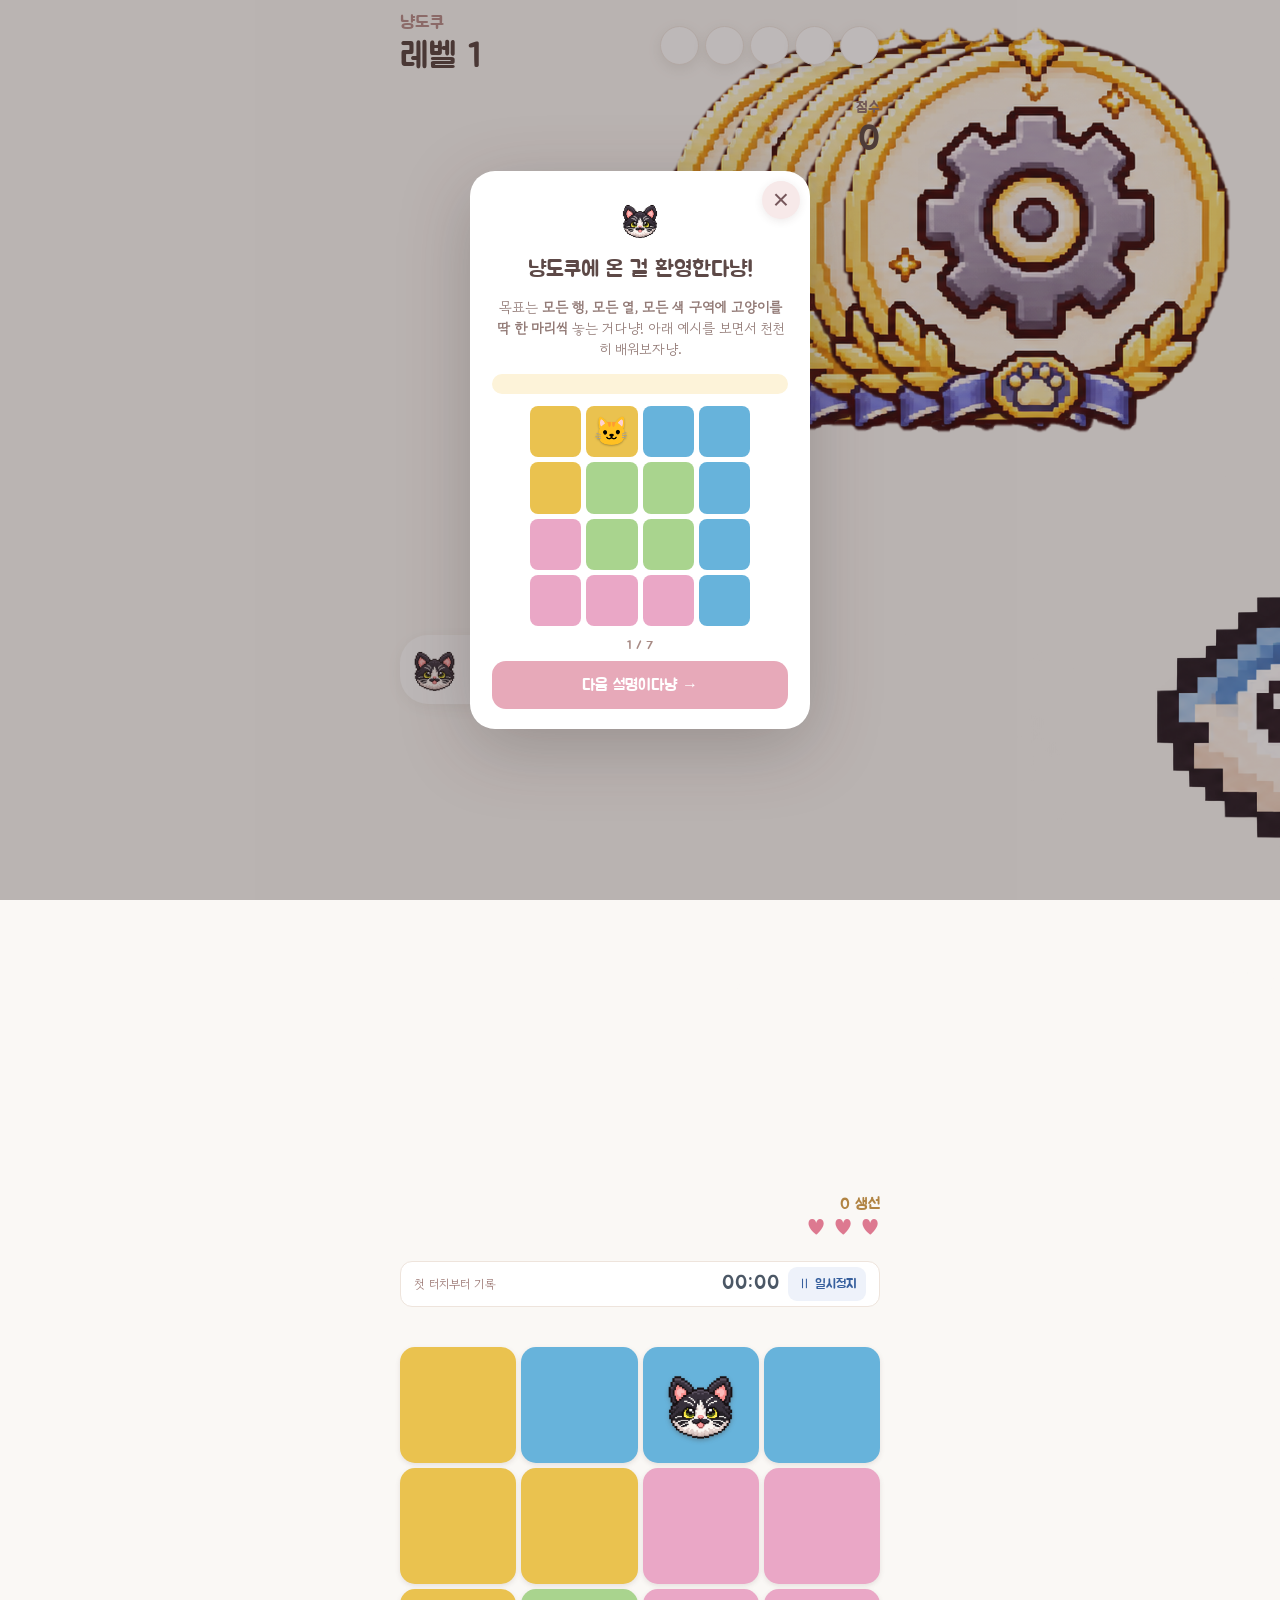
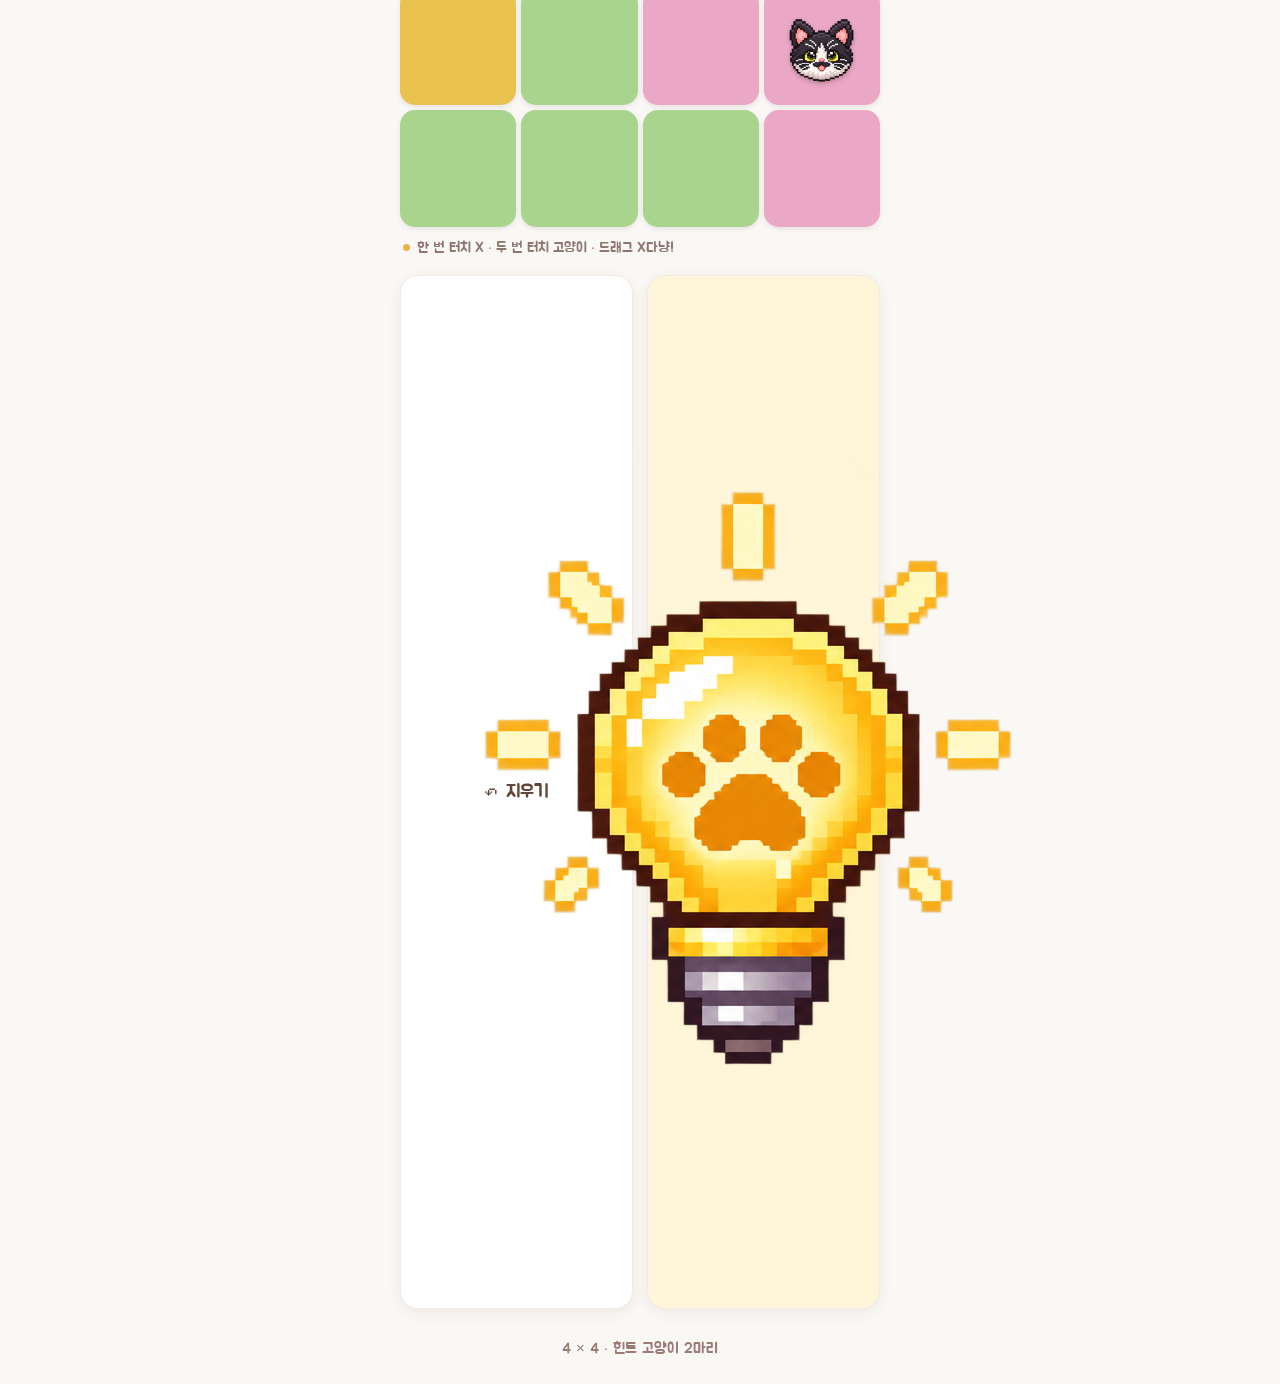
==== commit 0e3225f2: "Replace interface icons and trophy with uploaded PNGs; show fish currency" ====
--- a/app/src/main/assets/index.html
+++ b/app/src/main/assets/index.html
@@ -10,13 +10,13 @@
     <header class="topbar">
       
       <div class="heading"><div class="eyebrow">냥도쿠</div><h1 id="screenHeading">레벨 1</h1></div>
-      <button class="round mission-launch" id="missionBtn" aria-label="미션과 출석">📋</button>
-      <button class="round daily-launch" id="dailyBtn" aria-label="데일리 챌린지">🏆</button>
-      <button class="round shop-launch" id="shopBtn" aria-label="상점">🛍</button>
-      <button class="round profile-launch" id="profileBtn" aria-label="내 프로필">👤</button>
-      <button class="round settings" id="settingsBtn" aria-label="설정">⚙</button>
+      <button class="round mission-launch" id="missionBtn" aria-label="미션과 출석"><img class="ui-icon" src="Mission.png" alt=""></button>
+      <button class="round daily-launch" id="dailyBtn" aria-label="데일리 챌린지"><img class="ui-icon" src="DailyChallenge.png" alt=""></button>
+      <button class="round shop-launch" id="shopBtn" aria-label="상점"><img class="ui-icon" src="shop.png" alt=""></button>
+      <button class="round profile-launch" id="profileBtn" aria-label="내 프로필"><img class="ui-icon" src="Profile.png" alt=""></button>
+      <button class="round settings" id="settingsBtn" aria-label="설정"><img class="ui-icon" src="setting.png" alt=""></button>
     </header>
-    <section class="progress"><div class="cat-chip"><img src="1_1.png" alt="냥도쿠 고양이"><span id="mood">오늘도 한 판이다냥!</span></div><div class="score"><span>점수</span><b id="score">0</b><span class="coin-count">🐟 <b id="coins">0</b> 코인</span><div class="hearts" id="hearts" aria-label="실수 기회 3회">♥ ♥ ♥</div></div></section>
+    <section class="progress"><div class="cat-chip"><img src="1_1.png" alt="냥도쿠 고양이"><span id="mood">오늘도 한 판이다냥!</span></div><div class="score"><span>점수</span><b id="score">0</b><span class="coin-count"><img class="fish-icon" src="Fish.png" alt=""> <b id="coins">0</b> 생선</span><div class="hearts" id="hearts" aria-label="실수 기회 3회">♥ ♥ ♥</div></div></section>
     
     <div class="run-timer" id="runTimer" aria-live="off"><span id="runTimerState">첫 터치부터 기록</span><strong id="runTimerValue">00:00</strong><button type="button" id="pauseBtn" class="pause-button" aria-label="게임 일시정지">Ⅱ 일시정지</button></div><div class="mode-switch"><button type="button" id="switchModeBtn">일반 레벨로 돌아가기</button></div>
     <section class="game-area">
@@ -25,7 +25,7 @@
     </section>
     <section class="actions">
       <button class="action" id="undoBtn"><span>↶</span><small>지우기</small></button>
-      <button class="action hint" id="hintBtn"><span>💡</span><small>힌트 <b id="hints">2</b></small></button>
+      <button class="action hint" id="hintBtn"><span><img class="ui-icon" src="Hint.png" alt=""></span><small>힌트 <b id="hints">2</b></small></button>
       
     </section>
     <footer><span id="levelInfo">4 × 4 · 고양이 4마리</span></footer>
@@ -60,7 +60,7 @@
       <div class="settings-version">냥도쿠 v1.1.0 · 설정은 이 기기에 자동 저장</div>
     </div></div>
     <div class="modal hidden" id="pauseModal"><div class="dialog pause-dialog"><div class="pause-symbol">Ⅱ</div><h2>일시정지</h2><p>타이머와 퍼즐을 잠시 멈췄어.</p><strong id="pauseElapsed">00:00</strong><button type="button" id="resumeBtn">▶ 계속 플레이</button><button type="button" id="pauseSwitchBtn" class="pause-secondary">일반 레벨로 돌아가기</button></div></div>
-    <div class="modal hidden" id="profileModal"><div class="dialog profile-dialog"><button type="button" class="modal-close" id="profileClose" aria-label="프로필 닫기">×</button><div class="profile-avatar">🐱</div><h2>내 냥도쿠 기록</h2><p class="profile-subtitle">나만의 퍼즐 성장 기록</p><div id="profileStats" class="profile-stats"></div><h3>퍼즐 크기별 최고 기록</h3><div id="profileRecords" class="profile-records"></div><p class="profile-note">시간제한 없음 · 힌트 사용 기록은 별도 집계 · 기록은 이 기기에 저장</p></div></div>
+    <div class="modal hidden" id="profileModal"><div class="dialog profile-dialog"><button type="button" class="modal-close" id="profileClose" aria-label="프로필 닫기">×</button><div class="profile-avatar"><img id="profileCatAvatar" src="1_1.png" alt="장착한 고양이"></div><h2>내 냥도쿠 기록</h2><p class="profile-subtitle">나만의 퍼즐 성장 기록</p><div id="profileStats" class="profile-stats"></div><h3>퍼즐 크기별 최고 기록</h3><div id="profileRecords" class="profile-records"></div><p class="profile-note">시간제한 없음 · 힌트 사용 기록은 별도 집계 · 기록은 이 기기에 저장</p></div></div>
     <div class="modal hidden" id="missionModal"><div class="dialog mission-dialog"><button type="button" class="modal-close" id="missionCloseX" aria-label="미션 닫기">×</button><h2>냥냥 미션</h2><p id="attendanceStatus">출석 확인 중이다냥!</p><button id="attendanceClaim">오늘의 출석 보상 받기</button><p id="missionStreak"></p><div class="mission-tabs"><button id="dailyMissionTab" class="active">일일 미션</button><button id="weeklyMissionTab">주간 미션</button></div><div id="missionList"></div></div></div>
     <div class="modal hidden" id="shopModal">
       <div class="dialog shop-dialog shop-v2">
@@ -68,7 +68,7 @@
           <div><span class="shop-eyebrow">NYANGDOKU COLLECTION</span><h2>냥도쿠 상점</h2></div>
           <button type="button" class="modal-close" id="shopCloseX" aria-label="상점 닫기">×</button>
         </header>
-        <div class="shop-wallet"><span>내 보유 코인</span><strong>🐟 <b id="shopCoins">0</b></strong></div>
+        <div class="shop-wallet"><span>내 보유 생선</span><strong><img class="fish-icon" src="Fish.png" alt=""> <b id="shopCoins">0</b></strong></div>
         <nav class="shop-tabs" aria-label="상점 카테고리">
           <button type="button" class="active" id="shopTabCats" aria-selected="true">고양이</button>
           <button type="button" id="shopTabDex" aria-selected="false">도감</button>
@@ -80,8 +80,8 @@
               <div class="gacha-title">🐾 냥이 랜덤 뽑기</div>
               <p class="gacha-desc">새로운 냥이를 만나보자! 보유 중인 냥이는 중복 보상으로 바뀌어.</p>
               <div id="gachaRates" class="gacha-rates"></div>
-              <button type="button" id="gachaPullBtn" class="gacha-pull">🐟 1코인 · 1회 뽑기</button>
-              <p class="gacha-footnote">테스트 기간: 1코인 뽑기 · 중복 환급 없음 · 기본 냥이는 뽑기에서 제외</p>
+              <button type="button" id="gachaPullBtn" class="gacha-pull"><img class="fish-icon" src="Fish.png" alt=""> 1생선 · 1회 뽑기</button>
+              <p class="gacha-footnote">테스트 기간: 1생선 뽑기 · 중복 환급 없음 · 기본 냥이는 뽑기에서 제외</p>
               <div id="gachaResult" class="gacha-result hidden" aria-live="polite"></div>
             </div>
 </section>
@@ -105,7 +105,7 @@
       <header class="daily-header"><button class="daily-icon" id="dailyBack" aria-label="게임으로 돌아가기">‹</button><h2>데일리 챌린지</h2><button class="daily-icon" id="dailyInfo" aria-label="챌린지 안내">ⓘ</button><button class="daily-icon cup-small" id="monthlyTrophyBtn" aria-label="월간 트로피 안내"><svg viewBox="0 0 48 48" aria-hidden="true"><path d="M14 7h20v9c0 8-4 13-10 14-6-1-10-6-10-14V7Zm0 4H6v5c0 7 4 11 11 12m17-17h8v5c0 7-4 11-11 12M24 30v7m-8 4h16m-20 0h24"/></svg></button></header>
       <div class="daily-summary">
         <div class="daily-month"><div id="dailyYear">2026</div><div class="month-line"><button id="prevMonth" aria-label="이전 달">‹</button><strong id="dailyMonthTitle">11월</strong><button id="nextMonth" aria-label="다음 달">›</button></div><div class="month-count"><span class="medal-icon" aria-hidden="true">★</span><span id="monthlyCount">0/30</span></div></div>
-        <div class="trophy-display" aria-label="월간 트로피"><svg viewBox="0 0 180 190" role="img" aria-label="트로피"><defs><linearGradient id="cupGold" x1="0" y1="0" x2="1" y2="1"><stop offset="0" stop-color="#fff0a1"/><stop offset=".38" stop-color="#f3bf4f"/><stop offset=".72" stop-color="#d88b27"/><stop offset="1" stop-color="#ffdb73"/></linearGradient><linearGradient id="cupBase" x1="0" y1="0" x2="1" y2="0"><stop stop-color="#7c4b25"/><stop offset=".5" stop-color="#c78336"/><stop offset="1" stop-color="#77421e"/></linearGradient></defs><path class="cup-handles" d="M39 37H17v17c0 23 13 37 34 39m90-56h22v17c0 23-13 37-34 39"/><path class="cup-body" d="M38 24h104v34c0 37-20 59-52 64-32-5-52-27-52-64V24Z"/><path class="cup-shine" d="M51 35v25c0 18 6 31 18 40"/><path class="cup-stem" d="M77 121h26v23H77z"/><path class="cup-base" d="M62 144h56l9 16H53zM43 161h94v13H43z"/><path class="cup-star" d="m90 43 7 14 16 2-12 11 3 16-14-8-14 8 3-16-12-11 16-2z"/></svg></div>
+        <div class="trophy-display" aria-label="월간 트로피"><img class="trophy-image" src="Trophy.png" alt="월간 트로피"></div>
       </div>
       <div class="trophy-progress"><div class="progress-line"><div class="progress-fill" id="trophyFill"></div></div><div class="milestone bronze"><span><svg viewBox="0 0 48 48" aria-hidden="true"><path d="M13 7h22v9c0 9-5 15-11 15S13 25 13 16V7ZM13 11H6v5c0 7 4 11 12 12m17-17h7v5c0 7-4 11-12 12M24 31v7m-9 3h18M12 41h24"/></svg></span><b>10</b></div><div class="milestone silver"><span><svg viewBox="0 0 48 48" aria-hidden="true"><path d="M13 7h22v9c0 9-5 15-11 15S13 25 13 16V7ZM13 11H6v5c0 7 4 11 12 12m17-17h7v5c0 7-4 11-12 12M24 31v7m-9 3h18M12 41h24"/></svg></span><b>20</b></div><div class="milestone gold"><span><svg viewBox="0 0 48 48" aria-hidden="true"><path d="M13 7h22v9c0 9-5 15-11 15S13 25 13 16V7ZM13 11H6v5c0 7 4 11 12 12m17-17h7v5c0 7-4 11-12 12M24 31v7m-9 3h18M12 41h24"/></svg></span><b>30</b></div></div>
     </div>
--- a/app/src/main/assets/style.css
+++ b/app/src/main/assets/style.css
@@ -0,0 +1,390 @@
+@import url('https://fonts.googleapis.com/css2?family=Gowun+Dodum&family=Jua&display=swap');
+:root{--bg:#faf6f1;--ink:#5d4947;--muted:#9b7773;--paper:#fff;--line:#eee4dc;--accent:#e9a8bd;--shadow:0 8px 25px #72544a15;--safe-top:env(safe-area-inset-top,0px);--safe-bottom:env(safe-area-inset-bottom,0px)}
+*{box-sizing:border-box;-webkit-tap-highlight-color:transparent}body{margin:0;background:var(--bg);color:var(--ink);font-family:'Gowun Dodum',system-ui,sans-serif;min-height:100dvh;user-select:none}.app{width:min(100%,520px);min-height:100dvh;margin:auto;padding:calc(12px + var(--safe-top)) 20px calc(16px + var(--safe-bottom));display:flex;flex-direction:column;gap:16px}.topbar{display:grid;grid-template-columns:48px 1fr 48px;align-items:center}.round{width:46px;height:46px;border:0;border-radius:50%;background:#fff;color:var(--muted);box-shadow:var(--shadow);font-size:29px;line-height:1}.back{font-family:Arial;font-weight:300}.settings{font-size:21px}.heading{text-align:center}.eyebrow{font:14px Jua,sans-serif;color:#bd8d89;letter-spacing:.13em}h1{font:25px Jua,sans-serif;margin:0}.progress{display:flex;justify-content:space-between;align-items:center;min-height:51px}.cat-chip{background:#fff;border-radius:30px;padding:5px 13px 5px 7px;display:flex;align-items:center;gap:8px;color:#936e6d;font-size:13px}.cat-chip img{width:36px;height:36px;object-fit:contain;border-radius:50%}.score{text-align:right;color:#a27c76;font-size:12px}.score b{display:block;font:21px Jua,sans-serif;color:var(--ink)}.hearts{font:13px Jua,sans-serif;letter-spacing:1px;color:#df7886;white-space:nowrap}.rules{display:grid;grid-template-columns:repeat(4,1fr);gap:6px;padding:10px 8px;background:#fff;border-radius:17px;box-shadow:var(--shadow)}.rules div{display:flex;align-items:center;justify-content:center;gap:5px;min-width:0}.rules b{width:19px;height:19px;flex:none;border-radius:7px;background:#f4e2d8;color:#b67c72;text-align:center;line-height:19px;font:12px Jua,sans-serif}.rules span{font-size:9px;line-height:1.2;color:#826b67}.game-area{flex:1;display:flex;flex-direction:column;justify-content:center;min-height:230px}.board-wrap{padding:9px;background:#fff;border-radius:20px;box-shadow:var(--shadow)}.board{display:grid;gap:5px;aspect-ratio:1 / 1;width:100%;height:auto;min-height:0;touch-action:none}.cell{position:relative;border:0;border-radius:9px;min-width:0;min-height:0;aspect-ratio:1 / 1;display:grid;place-items:center;overflow:hidden;transition:transform .1s,filter .15s;touch-action:none}.cell:active{filter:brightness(.96)}.cell.region-0{background:#eac24f}.cell.region-1{background:#67b3db}.cell.region-2{background:#a9d48e}.cell.region-3{background:#eaa7c6}.cell.region-4{background:#b4a6df}.cell.region-5{background:#ef9b78}.cell.region-6{background:#75c7b5}.cell.region-7{background:#d9a77b}.cell.region-8{background:#c5b49f}.cell .cross{font:700 clamp(30px,10vw,56px)/1 Arial,sans-serif;color:#fff;opacity:.98;text-shadow:0 2px 2px #00000012}.cell img{width:91%;height:91%;object-fit:contain;filter:drop-shadow(0 2px 2px #46332b50);pointer-events:none}.cell.error{box-shadow:inset 0 0 0 4px #e36b68}.cell.good{animation:pop .35s}.cell.locked{cursor:default}.caption{padding:10px 5px 0;display:flex;align-items:center;gap:7px;font-size:11px;color:#a3827c}.dot{width:7px;height:7px;background:#e9b24c;border-radius:50%}.actions{display:grid;grid-template-columns:repeat(3,1fr);gap:12px}.action{border:0;background:#fff;border-radius:16px;min-height:63px;box-shadow:var(--shadow);display:flex;align-items:center;justify-content:center;gap:9px;color:#94726c}.action>span{font-size:23px}.action small{font:12px Jua,sans-serif}.action.hint{background:#fff7d7;color:#a77a36}.action.hint small b{background:#e4b24d;border-radius:10px;padding:1px 6px;color:#fff}footer{display:flex;align-items:center;justify-content:space-between;color:#a3827c;font-size:11px;min-height:40px}.next{border:0;border-radius:14px;padding:12px 16px;background:#d9a8ae;color:#fff;font:14px Jua,sans-serif;box-shadow:var(--shadow)}.next:disabled{background:#e8ddd7;color:#b5a6a0}.next span{padding-left:8px;font-size:18px}.toast{position:fixed;left:50%;bottom:calc(94px + var(--safe-bottom));transform:translate(-50%,14px);padding:10px 16px;background:#5e4b48;color:white;border-radius:22px;font-size:13px;opacity:0;pointer-events:none;transition:.2s;white-space:nowrap;z-index:5}.toast.show{opacity:1;transform:translate(-50%,0)}.modal{position:fixed;inset:0;display:grid;place-items:center;padding:22px;background:#3a2c2c55;z-index:10}.modal.hidden{display:none}.dialog{width:min(100%,340px);padding:24px 22px 20px;border-radius:25px;background:#fff;text-align:center;box-shadow:0 18px 70px #36262740}.dialog img{width:86px;height:86px;object-fit:contain}.dialog h2{font:22px Jua,sans-serif;margin:5px 0}.dialog p{font-size:14px;color:#927a76;line-height:1.5}.dialog button{width:100%;border:0;border-radius:14px;padding:14px;background:#e7a9b9;color:#fff;font:16px Jua,sans-serif}@keyframes pop{50%{transform:scale(1.08)}}@keyframes shake{25%{transform:translateX(-4px)}75%{transform:translateX(4px)}}
+.topbar{grid-template-columns:48px 1fr 44px 48px;gap:4px}.daily-launch{font-size:19px}.daily-screen{position:fixed;inset:0;z-index:20;display:flex;flex-direction:column;background:#fff;color:#303846;padding-top:env(safe-area-inset-top,0px);padding-bottom:env(safe-area-inset-bottom,0px);overflow:hidden;font-family:'Gowun Dodum',system-ui,sans-serif}.daily-screen.hidden{display:none}.daily-hero{position:relative;flex:0 0 39%;min-height:285px;max-height:390px;padding:18px 24px 30px;color:#fff;background:linear-gradient(145deg,#5277aa 0%,#287faf 55%,#20adc0 100%)}.daily-header{height:48px;display:flex;align-items:center;gap:8px}.daily-header h2{font:20px Jua,sans-serif;margin:0;flex:1}.daily-icon{border:0;background:transparent;color:#fff;font:32px/1 Arial,sans-serif;width:38px;height:42px;padding:0}.cup-small{font-size:29px}.daily-summary{height:calc(100% - 105px);display:flex;align-items:center;justify-content:space-between;padding:12px 14px 0}.daily-month{font-size:14px;line-height:1.35;min-width:120px}.daily-month>div:first-child{font-size:12px;opacity:.78}.month-line{display:flex;align-items:center;gap:10px;margin-top:4px}.month-line strong{font:22px Jua,sans-serif}.month-line button{border:0;background:none;color:#ffffffaa;font:32px/1 Arial,sans-serif;padding:0;width:18px}.month-count{display:inline-block;margin-top:14px;border-radius:22px;padding:3px 11px;background:#ffffff33;font:14px Jua,sans-serif}.trophy-display{width:45%;text-align:center;font-size:clamp(92px,27vw,148px);line-height:1;filter:drop-shadow(0 8px 4px #163f5d55)}.trophy-progress{position:absolute;left:5%;right:5%;bottom:20px;height:26px;display:flex;justify-content:space-between;align-items:center}.progress-line{position:absolute;left:4px;right:4px;top:11px;height:8px;border-radius:10px;background:#174a70aa}.milestone{z-index:1;display:flex;flex-direction:column;align-items:center;gap:0;font:12px Jua,sans-serif}.milestone span{font-size:20px;line-height:16px;filter:grayscale(1)}.milestone b{background:#fff;color:#243e52;border-radius:9px;padding:0 5px;font-size:11px}.milestone.bronze span{filter:sepia(1) saturate(2) hue-rotate(330deg)}.milestone.silver span{filter:grayscale(1)}.milestone.gold span{filter:sepia(1) saturate(2) hue-rotate(2deg)}.daily-calendar-wrap{position:relative;z-index:1;margin-top:-22px;border-radius:25px 25px 0 0;background:#fff;flex:1;min-height:0;padding:24px 20px calc(16px + env(safe-area-inset-bottom,0px));display:flex;flex-direction:column;box-shadow:0 -5px 24px #263a5214}.weekdays,.calendar-grid{display:grid;grid-template-columns:repeat(7,minmax(0,1fr));text-align:center}.weekdays{color:#a9adb6;font-size:12px;height:30px;align-items:center}.calendar-grid{grid-template-rows:repeat(6,minmax(36px,1fr));flex:1;min-height:230px}.calendar-blank{min-width:0}.calendar-day{position:relative;justify-self:center;align-self:center;width:min(42px,10vw);height:min(42px,10vw);max-width:44px;max-height:44px;border:0;border-radius:50%;background:transparent;color:#373b43;font:15px Jua,sans-serif}.calendar-day.selected{background:#2563d9;color:#fff}.calendar-day.completed:not(.selected)::after{content:'•';position:absolute;bottom:-3px;left:50%;transform:translateX(-50%);color:#e8b642;font-size:16px}.calendar-day.future{color:#d7d9dd}.calendar-day:disabled{cursor:default}.daily-start-panel{margin-top:10px;border-radius:19px;background:#f5f6fa;padding:13px 14px 15px;text-align:center;color:#a4a8b1;font:14px Jua,sans-serif}.daily-difficulty{margin-top:3px;font:11px 'Gowun Dodum',sans-serif;color:#9298a4}.daily-start-panel button{width:100%;margin-top:12px;border:0;border-radius:14px;background:#2462da;color:#fff;padding:13px;font:18px Jua,sans-serif;box-shadow:0 5px 12px #2462da33}.daily-start-panel button:disabled{background:#d3d7df;box-shadow:none}.daily-info-toast{position:fixed;left:50%;bottom:calc(24px + env(safe-area-inset-bottom,0px));z-index:23;transform:translate(-50%,15px);opacity:0;pointer-events:none;background:#26394d;color:white;border-radius:15px;padding:10px 14px;font-size:12px;white-space:nowrap;transition:.2s}.daily-info-toast.show{opacity:1;transform:translate(-50%,0)}
+.progress-fill{height:100%;width:0;border-radius:inherit;background:linear-gradient(90deg,#f3bd5d,#ffe19a);transition:width .25s}.milestone:not(.earned){opacity:.58}.milestone.earned{transform:translateY(-2px)}.month-line button:disabled{opacity:.25}
+.daily-hero{flex-basis:37%;min-height:290px;background:linear-gradient(148deg,#527baa 0%,#317fa8 56%,#21a5b4 100%)}.daily-header{gap:10px}.daily-icon{display:grid;place-items:center}.daily-icon svg{width:34px;height:34px;fill:none;stroke:#fff;stroke-width:2.5;stroke-linecap:round;stroke-linejoin:round}.cup-small svg{width:31px;height:31px}.daily-summary{padding-top:4px}.trophy-display{width:45%;display:grid;place-items:center;filter:drop-shadow(0 8px 5px #143b5550)}.trophy-display svg{width:min(100%,166px);height:auto;overflow:visible}.cup-handles,.cup-stem{fill:none;stroke:#d99532;stroke-width:7;stroke-linecap:round;stroke-linejoin:round}.cup-body{fill:url(#cupGold);stroke:#ffd76e;stroke-width:3;stroke-linejoin:round}.cup-shine{fill:none;stroke:#fff3bc;stroke-width:5;stroke-linecap:round;opacity:.78}.cup-base{fill:url(#cupBase);stroke:#edb34b;stroke-width:2;stroke-linejoin:round}.cup-star{fill:#fff1b5;stroke:#d99532;stroke-width:2;stroke-linejoin:round}.month-count{display:flex;align-items:center;gap:6px}.medal-icon{width:17px;height:17px;display:grid;place-items:center;border-radius:50%;background:linear-gradient(135deg,#ffe695,#e99f2c);color:#fff;font:11px Jua,sans-serif;box-shadow:0 1px 3px #61482940}.trophy-progress{bottom:40px;height:30px}.progress-line{top:10px}.milestone{min-width:28px}.milestone span{width:22px;height:20px;display:grid;place-items:center}.milestone svg{width:20px;height:20px;fill:#fff;stroke:#fff;stroke-width:2.4;stroke-linecap:round;stroke-linejoin:round;filter:drop-shadow(0 1px 1px #26384b70)}.milestone.bronze svg{fill:#e8a77b;stroke:#ffe1c5}.milestone.silver svg{fill:#b8d1de;stroke:#f5ffff}.milestone.gold svg{fill:#f4ce67;stroke:#fff2b5}.daily-calendar-wrap{margin-top:-12px}.calendar-day{font-size:15px}.daily-start-panel{padding-top:14px}.confetti-layer{position:fixed;inset:0;overflow:hidden;pointer-events:none;z-index:11}.confetti-layer i{position:absolute;left:var(--x);top:-18px;width:9px;height:14px;border-radius:2px;background:var(--piece-color);animation:confetti-fall var(--duration) var(--delay) ease-in forwards;box-shadow:0 2px 3px #00000018}.celebration-modal .dialog img{animation:cat-celebrate .72s cubic-bezier(.2,.8,.3,1.4)}.celebration-modal .dialog h2{animation:title-celebrate .5s ease-out}.cell.celebrate-cat{animation:cell-celebrate .62s var(--celebrate-delay,0ms) cubic-bezier(.2,.8,.3,1.4) both}.next:not(:disabled){animation:next-ready .45s ease-out}.dialog{position:relative}.celebration-modal .dialog{box-shadow:0 18px 70px #36262740,0 0 0 5px #f4d36a55}@keyframes confetti-fall{0%{transform:translate3d(0,-10px,0) rotate(0);opacity:0}10%{opacity:1}100%{transform:translate3d(18px,110vh,0) rotate(var(--spin));opacity:.82}}@keyframes cat-celebrate{0%{transform:scale(.55) rotate(-12deg)}65%{transform:scale(1.16) rotate(5deg)}100%{transform:scale(1) rotate(0)}}@keyframes title-celebrate{0%{transform:translateY(9px);opacity:.5}100%{transform:translateY(0);opacity:1}}@keyframes cell-celebrate{0%{transform:scale(.82)}65%{transform:scale(1.13)}100%{transform:scale(1)}}@keyframes next-ready{0%{transform:scale(.92)}70%{transform:scale(1.06)}100%{transform:scale(1)}}@media(prefers-reduced-motion:reduce){*,*::before,*::after{animation-duration:.01ms!important;animation-iteration-count:1!important;scroll-behavior:auto!important}}
+
+/* Shop */
+.topbar{grid-template-columns:44px 1fr 42px 42px 44px;gap:3px}.shop-launch{font-size:19px;width:42px;height:42px}.shop-dialog{max-height:85vh;overflow-y:auto}.shop-dialog button{margin-top:9px}.shop-dialog #restoreAdsBtn,.shop-dialog #closeShopBtn{background:#f5eee8;color:#826b67}.shop-dialog #rewardHintBtn{background:#e5b653;color:#fff}
+
+.topbar{grid-template-columns:minmax(0,1fr) 42px 42px 44px;gap:5px}.heading{text-align:left;padding-left:6px}.actions{grid-template-columns:repeat(2,minmax(0,1fr))}footer{justify-content:center;text-align:center}.coin-count{display:block;margin-top:3px;color:#b78b43;font:12px Jua,sans-serif}.coin-count b{display:inline;font:13px Jua,sans-serif;color:#9b722c}.cat-shop-section{border-top:1px solid #eee4dc;margin-top:16px;padding-top:12px}.cat-shop-section h3{font:17px Jua,sans-serif;margin:3px 0}.cat-shop-section p{font-size:12px}.cat-slots{display:grid;grid-template-columns:repeat(3,1fr);gap:8px;margin:12px 0}.cat-slot{aspect-ratio:1;border:2px dashed #e9d9d0;border-radius:14px;background:#faf6f1;color:#baa9a1;display:grid;place-items:center;font:12px Jua,sans-serif}
+
+/* Collectible cat shop */
+.cat-slots{display:grid;grid-template-columns:repeat(2,minmax(0,1fr));gap:10px;margin:12px 0}.cat-product{min-width:0;border:1px solid #eee2d9;background:#fffaf6;border-radius:15px;padding:10px 7px;display:flex;flex-direction:column;align-items:center;gap:5px}.cat-product.equipped{border:2px solid #e7a9b9}.cat-product img{width:100%;height:84px;object-fit:contain}.cat-product strong{font:14px Jua,sans-serif}.cat-product span{font:12px Jua,sans-serif;color:#ad8354}.shop-dialog .cat-product button{margin:4px 0 0;padding:9px 4px;font-size:12px}.shop-dialog .cat-product button:disabled{opacity:.6}.tutorial-demo{display:grid;grid-template-columns:repeat(4,1fr);gap:5px;width:min(100%,220px);margin:12px auto}.tutorial-demo.hidden,.tutorial-counter.hidden{display:none}.demo-cell{aspect-ratio:1;border-radius:8px;display:grid;place-items:center;font:28px Arial,sans-serif;color:#fff;text-shadow:0 1px 2px #0004}.demo-cell.region-0{background:#eac24f}.demo-cell.region-1{background:#67b3db}.demo-cell.region-2{background:#a9d48e}.demo-cell.region-3{background:#eaa7c6}.demo-cell.candidate{outline:3px solid #e48a43;animation:pop 1s infinite}.tutorial-counter{font:12px Jua,sans-serif;color:#a78a84;margin:8px}.dialog:has(.tutorial-demo:not(.hidden)){max-height:88vh;overflow-y:auto}.dialog:has(.tutorial-demo:not(.hidden))>img{width:50px;height:50px}
+
+/* Always-visible dialog close buttons */
+.modal-close,.dialog .modal-close,.shop-dialog .modal-close{position:sticky;top:0;float:right;z-index:3;display:grid;place-items:center;width:38px;height:38px;min-width:38px;margin:-8px -7px 0 0;padding:0;border:0;border-radius:50%;background:#f7e9e9;color:#76575b;font:28px/1 Arial,sans-serif;box-shadow:0 2px 8px #4b30301a;cursor:pointer}.shop-dialog .modal-close{position:sticky;top:0;margin-top:-8px;margin-right:-7px}.dialog:not(.shop-dialog) .modal-close{position:absolute;right:10px;top:10px;margin:0}.shop-dialog{scrollbar-gutter:stable}.shop-dialog>.modal-close{position:sticky;top:0}
+
+/* Mission / attendance and feedback */
+.topbar{grid-template-columns:minmax(0,1fr) 40px 40px 40px 42px;gap:4px}.mission-launch{width:40px;height:40px;font-size:19px}.mission-dialog{max-height:84vh;overflow-y:auto}.mission-dialog .modal-close{position:sticky;top:0;float:right;width:36px;height:36px;padding:0;margin:-8px -7px 0 0;background:#f7e9e9;color:#76575b}.mission-dialog #attendanceClaim{background:#f0bc62;color:#674929}.mission-dialog #attendanceClaim:disabled{background:#f5eee8;color:#ab9891}.mission-tabs{display:grid;grid-template-columns:1fr 1fr;gap:8px;margin:15px 0}.mission-dialog .mission-tabs button{background:#f6eee9;color:#94736e;font-size:13px;padding:10px 4px}.mission-dialog .mission-tabs button.active{background:#e7a9b9;color:#fff}.mission-item{display:flex;align-items:center;justify-content:space-between;gap:10px;text-align:left;border:1px solid #f0e6df;padding:10px;border-radius:12px;margin:8px 0}.mission-item strong{font:14px Jua,sans-serif;display:block}.mission-item small{font-size:11px;color:#a88779;display:block;margin-top:4px}.mission-dialog .mission-item button{width:92px;flex:none;font-size:12px;padding:10px 5px}.mission-item button:disabled{background:#f1eae6;color:#b1a09b}.cell.hint-glow{animation:hint-pulse .7s 2;z-index:1}.cell.mistake-flash{animation:mistake-shake .35s 2;box-shadow:inset 0 0 0 4px #e46c6c}.heart-pulse{animation:heart-bounce .35s}.reward-pop .dialog{animation:reward-bounce .7s cubic-bezier(.2,.8,.2,1.2)}@keyframes hint-pulse{50%{filter:brightness(1.25);box-shadow:0 0 0 5px #f7da72}}@keyframes mistake-shake{25%{transform:translateX(-4px)}75%{transform:translateX(4px)}}@keyframes heart-bounce{50%{transform:scale(1.16)}}@keyframes reward-bounce{0%{transform:scale(.8);opacity:.3}65%{transform:scale(1.06)}100%{transform:scale(1);opacity:1}}
+
+/* Shop v2: fixed header, tabs and footer, scrollable product area */
+.shop-v2{width:min(100%,440px);max-height:min(88dvh,760px);padding:0;display:flex;flex-direction:column;overflow:hidden;text-align:left;scrollbar-gutter:auto}
+.shop-v2 .shop-head{flex:none;display:flex;align-items:center;justify-content:space-between;gap:12px;padding:18px 18px 10px}
+.shop-v2 .shop-head h2{margin:3px 0 0;font:23px Jua,sans-serif}
+.shop-eyebrow{font:10px Jua,sans-serif;letter-spacing:.12em;color:#c39b9b}
+.shop-v2 .shop-head .modal-close{position:static;float:none;flex:none;margin:0;width:38px;height:38px;padding:0;background:#f7e9e9;color:#76575b}
+.shop-wallet{flex:none;display:flex;align-items:center;justify-content:space-between;margin:0 16px 12px;padding:12px 15px;background:#fff5dc;border:1px solid #f7e5bc;border-radius:15px;color:#a3835c;font:13px Jua,sans-serif}
+.shop-wallet strong{color:#795a30;font:19px Jua,sans-serif}.shop-wallet b{font:inherit}
+.shop-tabs{flex:none;display:grid;grid-template-columns:repeat(4,minmax(0,1fr));gap:5px;padding:0 15px 12px;border-bottom:1px solid #f0e8e3}
+.shop-v2 .shop-tabs button{width:100%;min-width:0;margin:0;padding:11px 1px;border-radius:12px;background:#f6f0ec;color:#9d8580;font:12px Jua,sans-serif}
+.shop-v2 .shop-tabs button.active{background:#e8a9bc;color:#fff}
+.shop-scroll{flex:1;min-height:0;overflow-y:auto;overscroll-behavior:contain;padding:14px 16px 18px}
+.shop-panel.hidden{display:none}.shop-section-description{font-size:12px;color:#9b817a;margin:0 0 12px}
+.shop-v2 .cat-slots{grid-template-columns:repeat(2,minmax(0,1fr));margin:0}
+.shop-v2 .cat-product{background:#fffaf6}
+.shop-v2 .cat-product img{height:78px}
+.shop-v2 .shop-bottom{flex:none;border-top:1px solid #f0e8e3;padding:10px 16px calc(12px + env(safe-area-inset-bottom,0px));background:#fff}
+.shop-v2 .shop-bottom button{margin:0;padding:12px;background:#f5eee8;color:#826b67}
+.shop-v2 #shopPanelExtras button{margin:8px 0 0}.shop-v2 #rewardHintBtn{background:#e5b653;color:#fff}
+.shop-v2 #restoreAdsBtn{background:#f5eee8;color:#826b67}
+.shop-footnote{font-size:11px;color:#a08a83;line-height:1.5}
+.shop-coming{text-align:center;padding:35px 14px 50px;background:#fffaf6;border:1px dashed #ead8ce;border-radius:18px}
+.shop-coming>span{display:grid;place-items:center;margin:0 auto 12px;width:64px;height:64px;border-radius:18px;background:#f6e5ed;color:#c78da2;font:38px Jua,sans-serif}
+.shop-coming h3{font:19px Jua,sans-serif;margin:6px 0}
+.shop-coming p{font-size:13px;line-height:1.6;color:#927a76}
+.shop-coming small{font-size:11px;color:#b5a29b}
+@media(max-width:360px){.shop-v2 .shop-tabs button{font-size:11px}.shop-v2 .shop-head{padding:14px 14px 8px}.shop-scroll{padding:12px}}
+
+/* Custom background and X mark shop */
+body.has-custom-bg{background-image:linear-gradient(#fff9,#fff9),var(--custom-game-bg);background-size:cover;background-position:center;background-attachment:fixed}body.has-custom-bg .app{background:transparent}body.has-custom-bg .game-area{border-radius:20px}body.has-custom-bg .board-wrap{background:#fffef9ed}body.has-custom-bg .caption{background:#fffdf0dc;border-radius:12px;padding:8px 10px}body.has-custom-bg footer{background:#fffdf0db;border-radius:12px;padding:7px}body.has-custom-bg .heading{background:#fffdf0bd;border-radius:12px;padding:4px}body.has-custom-bg .progress{background:#fffdf0a8;border-radius:15px;padding:5px}
+.cosmetic-grid{display:grid;grid-template-columns:repeat(2,minmax(0,1fr));gap:10px}.cosmetic-card{display:flex;flex-direction:column;align-items:center;gap:7px;min-width:0;padding:10px 8px;border:1px solid #efe4dc;border-radius:14px;background:#fffaf7;text-align:center}.cosmetic-card.equipped{border:2px solid #e9a8bd}.cosmetic-card strong{font:13px Jua,sans-serif}.cosmetic-card small{font-size:11px;color:#9c8178}.cosmetic-card button{width:100%;margin:0;padding:9px 4px;font:12px Jua,sans-serif}.cosmetic-card button:disabled{background:#eee4e5;color:#9e8588}.cosmetic-preview{width:100%;height:106px;display:grid;place-items:center;overflow:hidden;border-radius:11px;background:#f1e9e8;color:#c69ba8;font:30px Jua,sans-serif}.cosmetic-preview img{display:block;max-width:100%;max-height:100%;object-fit:contain}.background-preview img{width:100%;height:100%;object-fit:cover}.mark-preview{background:#8dc5d0}.mark-preview img{width:72px;height:72px;object-fit:contain}.cell .mark-skin{width:54%;height:54%;object-fit:contain;pointer-events:none;user-select:none}.cell .cross{pointer-events:none}@media(max-width:360px){.cosmetic-preview{height:85px}.mark-preview img{width:58px;height:58px}}
+
+/* 0.9.4: clean immersive HUD, actual uploaded icon art */
+.app{gap:clamp(12px,2.1vh,20px)}
+.app>.topbar{grid-template-columns:minmax(90px,1fr) repeat(4,minmax(39px,52px));gap:clamp(3px,1.2vw,8px);align-items:center}
+.app .heading{text-align:left;background:transparent!important;padding:0!important}
+.app .eyebrow{font:clamp(16px,4vw,21px) Jua,sans-serif;color:#fff8e7;-webkit-text-stroke:.75px #5a352c;text-shadow:0 2px 2px #30202a,0 3px 5px #0008;letter-spacing:0}
+.app #screenHeading{font:clamp(26px,6.2vw,35px) Jua,sans-serif;color:#fff9ec;-webkit-text-stroke:1px #59342a;text-shadow:0 2px 0 #59342a,0 4px 6px #0009}
+.app .round{display:grid;place-items:center;width:100%;height:auto;aspect-ratio:1;border:0;border-radius:0;background:transparent;box-shadow:none;padding:0;overflow:visible;touch-action:manipulation}
+.app .round .hud-menu-icon{width:100%;height:100%;display:block;object-fit:contain;filter:drop-shadow(0 3px 3px #0006);pointer-events:none}
+.app .round:active{transform:scale(.92)}
+.app>.progress{min-height:72px;padding:0!important;background:transparent!important;align-items:center;gap:8px}
+.app .cat-chip{min-width:0;max-width:68%;padding:5px 7px 5px 0;border:0;background:transparent!important;border-radius:0;box-shadow:none;gap:7px}
+.app .cat-chip img{flex:none;width:clamp(43px,11vw,59px);height:clamp(43px,11vw,59px);object-fit:contain;filter:drop-shadow(0 3px 3px #0007)}
+.app .cat-chip span{font:clamp(13px,3.4vw,18px) Jua,sans-serif;color:#fff8e8;-webkit-text-stroke:.5px #63402f;text-shadow:0 2px 2px #3a2824,0 3px 6px #000a;line-height:1.25}
+.app .score{flex:none;max-width:35%;text-align:right;color:#fff6e4;font:clamp(12px,3vw,16px) Jua,sans-serif;text-shadow:0 2px 2px #322329,0 3px 5px #0009}
+.app .score>b{font:clamp(26px,7vw,39px) Jua,sans-serif;color:#fffdf5;-webkit-text-stroke:.8px #4d332b;text-shadow:0 2px 0 #4d332b,0 4px 7px #000a}
+.app .coin-count,.app .coin-count b{color:#ffdf71;font:clamp(12px,3vw,17px) Jua,sans-serif;text-shadow:0 2px 2px #392721,0 3px 5px #000a}
+.app .hearts{color:#ff7196;font:clamp(16px,4vw,22px) Jua,sans-serif;text-shadow:0 2px 2px #4a2930,0 3px 6px #0009}
+.app .game-area{min-height:220px}
+.app .board-wrap{padding:0!important;background:transparent!important;box-shadow:none!important;border:0!important;border-radius:0!important}
+.app .board{gap:clamp(5px,1.1vw,8px)}
+.app .cell{border-radius:clamp(9px,2.4vw,15px);box-shadow:0 3px 0 #2f253670,0 5px 8px #0004}
+.app .caption{padding:12px 3px 0!important;background:transparent!important;color:#fff8e9;font:clamp(11px,2.7vw,14px) Jua,sans-serif;text-shadow:0 2px 2px #3b2824,0 3px 6px #0009}
+.app .actions{gap:clamp(8px,2vw,14px)}
+.app .action{background:#fffaf0eb;border:1px solid #ffffff8c;border-radius:18px;box-shadow:0 4px 8px #0004;min-height:66px;color:#634539}
+.app .action.hint{background:#fff0bde8;color:#76572e}
+.app .action small{font:clamp(13px,3.2vw,18px) Jua,sans-serif}
+.app>footer{padding:0!important;background:transparent!important;color:#fff8e8;font:clamp(12px,3vw,15px) Jua,sans-serif;text-shadow:0 2px 2px #342422,0 3px 6px #0009}
+body.has-custom-bg{background-image:var(--custom-game-bg)!important;background-size:cover;background-position:center}
+body.has-custom-bg .app .heading,body.has-custom-bg .app .progress,body.has-custom-bg .app .caption,body.has-custom-bg .app footer{background:transparent!important}
+@media(max-width:370px){.app>.topbar{grid-template-columns:minmax(78px,1fr) repeat(4,minmax(33px,1fr));gap:3px}.app .cat-chip span{font-size:12px}.app .cat-chip img{width:38px;height:38px}.app .score>b{font-size:25px}}
+
+/* 0.9.5: calm, clean default game screen with restored round navigation */
+body:not(.has-custom-bg){background:#faf8f5!important}
+.app>.topbar{grid-template-columns:minmax(86px,1fr) repeat(4,minmax(40px,53px));gap:clamp(4px,1.2vw,9px);align-items:center}
+.app .round{width:100%;height:auto;aspect-ratio:1;border-radius:50%;background:#fff!important;border:1px solid #f0e8e1;box-shadow:0 4px 14px #49382b1a;color:#866a65;font:clamp(20px,5.6vw,28px)/1 Arial,sans-serif;display:grid;place-items:center;padding:0}
+.app .round:active{transform:scale(.94)}
+.app .heading .eyebrow{color:#b58b87;-webkit-text-stroke:0;text-shadow:none;font:clamp(14px,3.5vw,18px) Jua,sans-serif}
+.app #screenHeading{color:#533f3b;-webkit-text-stroke:0;text-shadow:none;font:clamp(26px,6.2vw,35px) Jua,sans-serif}
+.app .cat-chip{background:#fff!important;border-radius:28px;padding:5px 13px 5px 5px;box-shadow:0 4px 15px #49382b10}
+.app .cat-chip img{filter:none}
+.app .cat-chip span{color:#70514c;-webkit-text-stroke:0;text-shadow:none;font:clamp(12px,3.1vw,16px) Jua,sans-serif}
+.app .score{color:#91736e;text-shadow:none;font:clamp(12px,3vw,15px) Jua,sans-serif}
+.app .score>b{color:#594540;-webkit-text-stroke:0;text-shadow:none;font:clamp(26px,6.4vw,36px) Jua,sans-serif}
+.app .coin-count,.app .coin-count b{color:#b18443;text-shadow:none;font:clamp(12px,3vw,16px) Jua,sans-serif}
+.app .hearts{color:#dd7990;text-shadow:none}
+.app .caption{color:#8f7871;text-shadow:none;font:clamp(11px,2.7vw,14px) Jua,sans-serif}
+.app>footer{color:#9a7c75;text-shadow:none}
+.app .cell{box-shadow:0 2px 5px #604d4d22}
+.app .action{background:#fff!important;border:1px solid #f2eae5;box-shadow:0 4px 14px #49382b14}
+.app .action.hint{background:#fff5d9!important}
+body.has-custom-bg .app .eyebrow,body.has-custom-bg .app #screenHeading,body.has-custom-bg .app .cat-chip span,body.has-custom-bg .app .score,body.has-custom-bg .app .score>b,body.has-custom-bg .app .coin-count,body.has-custom-bg .app .coin-count b,body.has-custom-bg .app .caption,body.has-custom-bg .app>footer{color:#fff9e9;text-shadow:0 2px 3px #201822,0 3px 6px #0009}
+body.has-custom-bg .app .cat-chip{background:#ffffffdf!important}
+body.has-custom-bg .app .cat-chip span{color:#634c45;text-shadow:none}
+body.has-custom-bg .app .round{background:#fff!important}
+
+/* Larger puzzles: keep cats and X marks inside 10-12 column tiles */
+.board:has(.cell:nth-child(100)) .cell .cross{font-size:clamp(12px,3.5vw,22px)}
+.board:has(.cell:nth-child(100)) .cell{border-radius:5px}
+.board:has(.cell:nth-child(100)) .cell img{width:98%;height:98%}
+
+/* Distinct wrong-answer feedback: red cross, tinted tile and brief shake */
+.cell.mistake-flash{animation:wrong-tile-shake .42s ease-in-out 2!important;box-shadow:inset 0 0 0 4px #e43146,0 0 0 3px #ffedef,0 5px 14px #bd263d80!important;z-index:3}
+.cell.mistake-flash::after{content:'';position:absolute;inset:0;background:#e91f3e66;pointer-events:none;z-index:2}
+.cell .wrong-x{position:absolute;inset:0;display:grid;place-items:center;font:900 clamp(28px,10vw,64px)/1 Arial,sans-serif;color:#fff;text-shadow:0 3px 0 #a50f2a,0 4px 10px #61071c;z-index:4;pointer-events:none;animation:wrong-x-pop .3s cubic-bezier(.2,1.5,.4,1) both}
+@keyframes wrong-tile-shake{0%,100%{transform:translateX(0)}20%,60%{transform:translateX(-5px)}40%,80%{transform:translateX(5px)}}
+@keyframes wrong-x-pop{0%{opacity:0;transform:scale(.35) rotate(-18deg)}75%{opacity:1;transform:scale(1.18) rotate(3deg)}100%{opacity:1;transform:scale(1) rotate(0)}}
+
+/* Lightweight X marking feedback */
+.cell.x-mark-pop .cross{animation:x-pop-in .18s cubic-bezier(.18,1.5,.4,1) both}
+.cell.x-mark-clear{animation:x-clear-out .17s ease-out}
+@keyframes x-pop-in{0%{transform:scale(.45) rotate(-15deg);opacity:.25}65%{transform:scale(1.16) rotate(3deg);opacity:1}100%{transform:scale(1) rotate(0);opacity:1}}
+@keyframes x-clear-out{0%{filter:brightness(1.12)}100%{filter:brightness(1)}}
+
+/* Jogic studio ident: white, quiet, thin wordmark */
+.studio-splash{position:fixed;inset:0;z-index:1000;display:flex;align-items:center;justify-content:center;background:#fff;opacity:1;transition:opacity .58s ease;pointer-events:auto}
+.studio-splash-out{opacity:0;pointer-events:none}
+.studio-wordmark{font-family:"Helvetica Neue",Arial,sans-serif;font-size:clamp(54px,13vw,78px);font-weight:100;letter-spacing:-.075em;color:#101010;transform:translateY(-1%);animation:studio-wordmark-appear .9s ease-out both}
+@keyframes studio-wordmark-appear{0%{opacity:0;transform:translateY(9px) scale(.98)}100%{opacity:1;transform:translateY(-1%) scale(1)}}
+/* Lightweight interaction polish */
+.cell.cat-placed img{animation:cat-placement-pop .32s cubic-bezier(.16,1.5,.3,1) both}
+.cell.cat-placed::after{content:'';position:absolute;inset:10%;border:2px solid #fff9;border-radius:50%;pointer-events:none;animation:cat-placement-ring .34s ease-out both}
+.cell.cell-undo-pop{animation:cell-undo-feedback .23s ease-out}
+.action:active,.round:active{transform:scale(.95);filter:brightness(.98)}
+.action,.round{transition:transform .12s ease,filter .12s ease}
+@keyframes cat-placement-pop{0%{transform:scale(.4) rotate(-12deg);opacity:.3}65%{transform:scale(1.15) rotate(4deg);opacity:1}100%{transform:scale(1) rotate(0);opacity:1}}
+@keyframes cat-placement-ring{0%{opacity:.8;transform:scale(.65)}100%{opacity:0;transform:scale(1.35)}}
+@keyframes cell-undo-feedback{50%{transform:scale(.9);filter:brightness(1.12)}}
+.cell.region-9{background:#9bbfdd}.cell.region-10{background:#e7b2a1}.cell.region-11{background:#c1cda0}
+
+/* Daily challenge: completed days remain unmistakable even when selected */
+.calendar-day.completed{background:#198b68!important;color:#fff!important;font-weight:800;box-shadow:0 3px 9px #198b6833}
+.calendar-day.completed::after{content:'✓'!important;position:absolute!important;top:-5px!important;right:-6px!important;bottom:auto!important;left:auto!important;transform:none!important;width:17px;height:17px;display:grid;place-items:center;background:#fff;color:#137c59!important;border:2px solid #198b68;border-radius:50%;font:900 11px/1 Arial,sans-serif;box-shadow:0 1px 3px #0002}
+.calendar-day.selected:not(.completed){background:#2563d9;color:#fff}
+.calendar-day.selected.completed{outline:3px solid #2c66df;outline-offset:3px}
+.calendar-day.future{background:transparent!important;color:#d7d9dd!important;box-shadow:none}
+
+/* v1.0 player timer and profile */
+.topbar{grid-template-columns:minmax(70px,1fr) repeat(5,40px)!important;gap:5px!important}
+.topbar .heading{grid-column:1;text-align:left;min-width:0}
+.topbar .round{width:39px;height:39px;font-size:20px}
+.topbar .profile-launch{font-size:19px}
+.topbar h1{font-size:clamp(17px,4.6vw,24px)}
+.run-timer{display:flex;justify-content:space-between;align-items:center;min-height:32px;padding:5px 13px;background:#fff;border:1px solid #eee4dc;border-radius:12px;color:#9b7773;font-size:12px}
+.run-timer strong{font:20px Jua,sans-serif;color:#4b5765;font-variant-numeric:tabular-nums;letter-spacing:.05em}
+.profile-dialog{max-height:min(84dvh,760px);overflow-y:auto;text-align:center;padding:22px 18px!important}
+.profile-avatar{width:65px;height:65px;margin:0 auto 6px;display:grid;place-items:center;background:#fdf0eb;border-radius:50%;font-size:38px}
+.profile-subtitle{font-size:12px;color:#9b7773}
+.profile-dialog h3{font:18px Jua,sans-serif;margin:18px 0 10px;text-align:left}
+.profile-stats{display:grid;grid-template-columns:repeat(2,minmax(0,1fr));gap:9px;margin-top:15px}
+.profile-stat{display:flex;flex-direction:column;gap:5px;padding:11px 7px;background:#f9f5f2;border-radius:12px}
+.profile-stat small{font-size:11px;color:#937e79}
+.profile-stat strong{font:19px Jua,sans-serif;color:#554544}
+.profile-records{display:flex;flex-direction:column;gap:5px}
+.profile-record-row{display:grid;grid-template-columns:50px repeat(3,minmax(0,1fr));gap:4px;align-items:center;text-align:center;background:#f8f8fa;padding:9px 3px;border-radius:8px;font-size:clamp(9px,2.4vw,12px)}
+.profile-record-row b{color:#326eae}
+.profile-record-row span{font-variant-numeric:tabular-nums}
+.profile-note{font-size:11px;color:#9b7773;line-height:1.6}
+.record-result{margin:7px auto 10px;padding:10px;border-radius:12px;background:#fdf3d9;color:#9a6918;font:15px Jua,sans-serif}
+@media(max-width:370px){.topbar{grid-template-columns:minmax(65px,1fr) repeat(5,35px)!important;gap:3px!important}.topbar .round{width:34px;height:34px;font-size:17px}}
+
+/* v1.0.1 manual pause and quick mode switch */
+.run-timer{gap:8px}
+.run-timer strong{margin-left:auto;white-space:nowrap}
+.pause-button{border:0;background:#eef2fa;color:#365f9d;border-radius:9px;padding:8px 10px;font:13px Jua,sans-serif;white-space:nowrap;min-height:33px}
+.pause-button:active{transform:scale(.96)}
+.mode-switch{display:flex;justify-content:flex-end;margin:2px 4px 0}
+.mode-switch button{display:none;border:0;background:transparent;color:#3167aa;font:13px Jua,sans-serif;text-decoration:underline;padding:4px 7px}
+.pause-dialog{max-width:350px;text-align:center;padding:28px 24px!important}
+.pause-symbol{font-size:34px;color:#5388ce;margin-bottom:8px}
+.pause-dialog h2{margin:4px 0 6px}
+.pause-dialog p{font-size:14px;color:#7c8290}
+.pause-dialog strong{display:block;font:28px Jua,sans-serif;color:#3c4f6b;margin:15px 0}
+.pause-dialog button{display:block;width:100%;margin-top:9px}
+.pause-dialog .pause-secondary{background:#f1f4f9!important;color:#3b6093!important}
+@media(max-width:360px){.pause-button{font-size:11px;padding:7px}.run-timer strong{font-size:17px}}
+
+/* v1.1.0 Settings panel */
+.settings-dialog{width:min(100%,390px);max-height:min(88dvh,790px);overflow-y:auto;text-align:left;padding:24px 20px!important}
+.settings-dialog h2{text-align:center;margin:2px 0 3px}
+.settings-subtitle{text-align:center;color:#89919c;font-size:12px;margin:0 0 18px}
+.settings-section{font:14px Jua,sans-serif;color:#6388b7;margin:19px 0 8px}
+.settings-row{display:flex;justify-content:space-between;align-items:center;gap:12px;padding:12px 2px;border-bottom:1px solid #eeeef0;cursor:pointer}
+.settings-row>span{display:block;flex:1;font-size:14px}
+.settings-row b{font-weight:700}
+.settings-row small{display:block;color:#8d9098;font-size:11px;margin:4px 0 0 28px}
+.settings-row input[type=checkbox]{appearance:none;-webkit-appearance:none;position:relative;width:47px;height:27px;border-radius:20px;background:#d3d7dd;flex:none;transition:background .2s;cursor:pointer}
+.settings-row input[type=checkbox]::after{content:'';position:absolute;left:3px;top:3px;width:21px;height:21px;background:#fff;border-radius:50%;box-shadow:0 1px 4px #0002;transition:transform .2s}
+.settings-row input[type=checkbox]:checked{background:#2d72df}
+.settings-row input[type=checkbox]:checked::after{transform:translateX(20px)}
+.settings-volume{display:flex;align-items:center;gap:8px;padding:7px 2px 8px 28px;font-size:12px;color:#7d8490}
+.settings-volume input{flex:1;min-width:50px;accent-color:#3276d9}
+.settings-volume output{width:35px;text-align:right}
+.settings-link{display:flex;justify-content:space-between;align-items:center;width:100%;padding:13px 3px;background:transparent;border:0;border-bottom:1px solid #eeeef0;color:inherit;font:14px 'Gowun Dodum',sans-serif;text-align:left}
+.settings-version{text-align:center;font-size:11px;color:#969ba3;padding-top:16px}
+.run-timer.timer-hidden{display:none!important}
+body.reduced-effects .cell,body.reduced-effects .cell *,body.reduced-effects .dialog,body.reduced-effects .confetti-layer,body.reduced-effects .confetti-layer *{animation:none!important;transition:none!important}
+body.reduced-effects .cell.cat-placed::after{display:none!important}
+body.color-assist .cell::before{content:attr(data-region);position:absolute;top:1px;left:3px;z-index:2;font:700 clamp(9px,2vw,13px)/1.1 Arial,sans-serif;color:#202a3b;background:#ffffffbd;padding:1px 3px;border-radius:4px;pointer-events:none}
+body.color-assist .cell.locked::before{opacity:.8}
+body.dark-mode{--bg:#131923;--ink:#edf2fa;--muted:#b3c1d2;--paper:#222c3a;--line:#384456;--shadow:0 6px 22px #0005;background:var(--bg);color:var(--ink)}
+body.dark-mode .app,body.dark-mode .daily-screen{color:var(--ink)}
+body.dark-mode .round,body.dark-mode .cat-chip,body.dark-mode .action,body.dark-mode .board-wrap,body.dark-mode .dialog,body.dark-mode .profile-stat,body.dark-mode .profile-record-row{background:#222c3a!important;color:#edf2fa!important}
+body.dark-mode .score,body.dark-mode .score b,body.dark-mode .heading,body.dark-mode h1,body.dark-mode h2,body.dark-mode h3{color:#edf2fa}
+body.dark-mode .caption,body.dark-mode footer,body.dark-mode .settings-row small,body.dark-mode .settings-subtitle,body.dark-mode .profile-note{color:#b3c1d2}
+body.dark-mode .run-timer,body.dark-mode .pause-button,body.dark-mode .settings-link,body.dark-mode .pause-dialog .pause-secondary{background:#293648!important;color:#d7e6fc!important;border-color:#3a4b61!important}
+body.dark-mode .run-timer strong,body.dark-mode .profile-stat strong{color:#fff}
+body.dark-mode .settings-row,body.dark-mode .settings-link{border-color:#3a4b61}
+body.dark-mode .settings-section{color:#8cb8f1}
+body.dark-mode .daily-screen{background:#151c27}
+body.dark-mode .daily-calendar-wrap{background:#151c27}
+body.dark-mode .calendar-day:not(.selected):not(.completed):not(.future){color:#d9e3f3}
+body.dark-mode .daily-start-panel{background:#273247}
+body.dark-mode .daily-difficulty,body.dark-mode #dailySelectedLabel{color:#d7e6fc}
+body.dark-mode .settings-dialog{background:#222c3a}
+
+/* v1.1.1 dark theme contrast repair: override legacy light theme rules */
+html:has(body.dark-mode){background:#111823;color-scheme:dark}
+body.dark-mode,body.dark-mode .app{background:#111823!important;color:#edf3fb!important}
+body.dark-mode .topbar,body.dark-mode .progress,body.dark-mode .game-area,body.dark-mode .actions,body.dark-mode footer{background:transparent!important}
+body.dark-mode .eyebrow{color:#a8c5e9!important;text-shadow:none!important;-webkit-text-stroke:0!important}
+body.dark-mode .heading h1,body.dark-mode #screenHeading{color:#f5f7fd!important;text-shadow:none!important;-webkit-text-stroke:0!important}
+body.dark-mode .score,body.dark-mode .score>span,body.dark-mode .score>b,body.dark-mode #score{color:#d6e3f6!important;text-shadow:none!important;-webkit-text-stroke:0!important}
+body.dark-mode .app .coin-count,body.dark-mode .app .coin-count b,body.dark-mode #coins{color:#ffd27b!important;text-shadow:none!important}
+body.dark-mode .hearts{color:#fa879d!important}
+body.dark-mode .cat-chip{background:#263449!important;border:1px solid #40526a!important;box-shadow:0 3px 14px #0003!important}
+body.dark-mode .cat-chip span,body.dark-mode #mood{color:#f2f4fa!important;text-shadow:none!important;-webkit-text-stroke:0!important}
+body.dark-mode .topbar .round{background:#263449!important;color:#f1f6ff!important;box-shadow:0 3px 12px #0004!important}
+body.dark-mode .run-timer{background:#263449!important;color:#d9e4f4!important;border:1px solid #42516a!important}
+body.dark-mode .run-timer strong,body.dark-mode #runTimerValue{color:#fff!important}
+body.dark-mode .pause-button{background:#3b5374!important;color:#f6f9ff!important}
+body.dark-mode .board-wrap{background:transparent!important;border:0!important;box-shadow:none!important;padding:0!important}
+body.dark-mode .board{background:#344155!important}
+body.dark-mode .caption,body.dark-mode #caption,body.dark-mode .app>footer,body.dark-mode #levelInfo{color:#c9d7e9!important;text-shadow:none!important;-webkit-text-stroke:0!important}
+body.dark-mode .caption .dot{background:#7daef0!important}
+body.dark-mode .action,body.dark-mode .action.hint,body.dark-mode .app .action.hint{background:#263449!important;color:#f2f6ff!important;border:1px solid #40526a!important;box-shadow:0 3px 12px #0003!important}
+body.dark-mode .action small,body.dark-mode .action>span,body.dark-mode .action.hint small{color:#f2f6ff!important;text-shadow:none!important}
+body.dark-mode .action.hint small b{background:#8b6930!important;color:#fff!important}
+body.dark-mode .mode-switch button{color:#9cc5ff!important}
+body.dark-mode .settings-dialog,body.dark-mode .profile-dialog,body.dark-mode .pause-dialog{background:#222d3c!important;color:#f3f7ff!important}
+body.dark-mode .settings-row,body.dark-mode .settings-link{color:#f3f7ff!important}
+body.dark-mode .settings-row small,body.dark-mode .settings-volume,body.dark-mode .settings-version{color:#bac8d9!important}
+body.dark-mode .profile-stat,body.dark-mode .profile-record-row{background:#303d50!important;color:#edf3fc!important}
+body.dark-mode .profile-stat small,body.dark-mode .profile-record-row span{color:#d4dfed!important}
+body.dark-mode .daily-calendar-wrap,body.dark-mode .daily-screen{background:#151d29!important}
+body.dark-mode .weekdays{color:#b9c7da!important}
+body.dark-mode .calendar-day:not(.selected):not(.completed):not(.future){color:#edf3fc!important}
+body.dark-mode .calendar-day.future{color:#677487!important}
+body.dark-mode .daily-start-panel{background:#263449!important}
+body.dark-mode .daily-start-panel #dailySelectedLabel,body.dark-mode .daily-start-panel .daily-difficulty{color:#e7f0ff!important}
+
+/* Cat collection gacha v1.2 */
+.gacha-panel{padding:17px 14px;margin-bottom:18px;border-radius:18px;background:linear-gradient(145deg,#fff5df,#fbe8ee);border:1px solid #f0d9c6;text-align:center}
+.gacha-title{font:22px Jua,sans-serif;color:#644e4a}
+.gacha-desc{font-size:12px;color:#927d79;line-height:1.55;margin:7px 0 12px}
+.gacha-rates{display:flex;flex-wrap:wrap;justify-content:center;gap:5px;margin:10px 0 14px}
+.gacha-rate{font:12px Jua,sans-serif;border-radius:99px;padding:6px 10px;background:#fff;color:#806b67}
+.gacha-rate.rarity-rare{color:#3777c2}
+.gacha-rate.rarity-epic{color:#9559b8}
+.gacha-rate.rarity-legendary{color:#bd7c13}
+.gacha-pull{width:100%;padding:13px 10px;border:0;border-radius:13px;background:linear-gradient(110deg,#f0b849,#e89935);color:#fff;font:19px Jua,sans-serif;box-shadow:0 5px 0 #c98530}
+.gacha-pull:active:not(:disabled){transform:translateY(3px);box-shadow:0 2px 0 #c98530}
+.gacha-pull:disabled{opacity:.55;box-shadow:none}
+.gacha-footnote{font-size:11px;color:#9e847e;line-height:1.6;margin:12px 0 0}
+.gacha-result{display:flex;align-items:center;gap:14px;margin-top:14px;padding:12px;background:#ffffffd9;border:1px solid #f0d5a6;border-radius:14px;text-align:left}
+.gacha-result.hidden{display:none!important}
+.gacha-result img{width:72px;height:72px;object-fit:contain}
+.gacha-result div{flex:1;min-width:0}
+.gacha-result small{display:block;color:#b28a3e;font-size:11px}
+.gacha-result strong{display:block;font:20px Jua,sans-serif;color:#654e4a;margin:4px 0}
+.gacha-result p{font-size:12px;color:#92715c;margin:0}
+.gacha-reveal{animation:gachaPop .42s cubic-bezier(.2,1.5,.4,1)}
+@keyframes gachaPop{from{opacity:0;transform:scale(.8) translateY(12px)}to{opacity:1;transform:scale(1) translateY(0)}}
+.collection-heading{display:flex;align-items:center;justify-content:space-between;font:18px Jua,sans-serif;margin:10px 2px 12px}
+.collection-heading span{font-size:14px;color:#a68c81}
+.cat-product.cat-locked img{filter:grayscale(1);opacity:.3}
+.cat-product.cat-locked button{opacity:.55}
+body.dark-mode .gacha-panel{background:linear-gradient(145deg,#353449,#443447);border-color:#625169}
+body.dark-mode .gacha-title,body.dark-mode .gacha-result strong,body.dark-mode .collection-heading{color:#f5f0ff}
+body.dark-mode .gacha-desc,body.dark-mode .gacha-footnote{color:#d7c9db}
+body.dark-mode .gacha-rate{background:#2c3548;color:#f0e7f7}
+body.dark-mode .gacha-result{background:#29374a;border-color:#65567b}
+body.dark-mode .gacha-result p{color:#e1c9a4}
+body.dark-mode .shop-v2 .shop-scroll,body.dark-mode .shop-v2 .shop-bottom{background:#222c3a!important;color:#f0f5ff}
+body.dark-mode .shop-v2 .cat-product{background:#303d50!important;color:#f0f5ff}
+body.reduced-effects .gacha-reveal{animation:none!important}
+
+/* v1.2.2 cinematic gacha reveal */
+.gacha-cinematic{position:fixed;inset:0;z-index:9999;display:flex;align-items:center;justify-content:center;overflow:hidden;background:radial-gradient(circle at 50% 45%,#465b7a 0%,#192337 60%,#101725 100%);color:#fff;isolation:isolate}
+.gacha-cinematic.hidden{display:none!important}
+.gacha-cinematic.gacha-rare{--gacha-glow:#60b9ff;--gacha-glow-soft:#388bff66}
+.gacha-cinematic.gacha-epic{--gacha-glow:#cb89ff;--gacha-glow-soft:#a65cff77}
+.gacha-cinematic.gacha-legendary{--gacha-glow:#ffdb75;--gacha-glow-soft:#ffbd4277}
+.gacha-cinematic.gacha-common{--gacha-glow:#e6ecff;--gacha-glow-soft:#d5e4ff55}
+.gacha-cinematic-glow{position:absolute;inset:-30%;z-index:-1;opacity:.85;background:conic-gradient(from 0deg,transparent 0 12%,var(--gacha-glow-soft) 16%,transparent 23% 39%,var(--gacha-glow-soft) 44%,transparent 52% 69%,var(--gacha-glow-soft) 76%,transparent 84%);animation:gachaSpin 6s linear infinite}
+.gacha-cinematic-content{position:relative;display:flex;align-items:center;justify-content:center;flex-direction:column;width:min(92vw,420px);min-height:390px;text-align:center;padding:24px 15px}
+.gacha-stage-text{font:19px Jua,sans-serif;color:#f1f3ff;letter-spacing:.02em;margin:0 0 26px}
+.gacha-capsule{width:174px;height:174px;border-radius:50%;display:grid;place-items:center;background:radial-gradient(circle at 35% 30%,#fffdf4 0%,#ffe2a3 40%,#db9d48 75%,#aa7136 100%);box-shadow:0 0 0 9px #ffffff18,0 0 35px var(--gacha-glow-soft),inset -8px -10px 18px #81522a55;animation:gachaShake .55s ease-in-out infinite alternate}
+.gacha-capsule span{font-size:72px;filter:drop-shadow(0 4px 2px #744b3066)}
+.gacha-prize{display:flex;align-items:center;flex-direction:column;gap:7px;animation:gachaPrizeAppear .65s cubic-bezier(.15,1.35,.35,1) both}
+.gacha-prize.hidden,.gacha-capsule.hidden{display:none!important}
+.gacha-prize img{width:min(48vw,205px);height:min(48vw,205px);object-fit:contain;filter:drop-shadow(0 0 28px var(--gacha-glow-soft))}
+.gacha-prize-burst{font-size:27px;color:var(--gacha-glow);animation:gachaSparkle 1.5s ease-in-out infinite}
+.gacha-prize-rarity{font:16px Jua,sans-serif;color:var(--gacha-glow);padding:5px 15px;border:1px solid var(--gacha-glow);border-radius:50px}
+.gacha-prize h2{font:clamp(23px,6vw,32px) Jua,sans-serif;color:#fff;margin:4px 0}
+.gacha-prize p{font-size:14px;color:#e1e6f3;margin:0}
+.gacha-cinematic-button{margin-top:28px;min-width:180px;padding:13px 28px;border-radius:14px;border:1px solid #ffffff88;background:#ffffff24;color:#fff;font:17px Jua,sans-serif;backdrop-filter:blur(8px)}
+.gacha-cinematic.gacha-show-prize{background:radial-gradient(circle at 50% 43%,var(--gacha-glow-soft) 0%,#1b2438 58%,#101725 100%)}
+@keyframes gachaSpin{to{transform:rotate(360deg)}}
+@keyframes gachaShake{0%{transform:rotate(-8deg) scale(.96)}100%{transform:rotate(8deg) scale(1.05)}}
+@keyframes gachaPrizeAppear{from{opacity:0;transform:scale(.45) translateY(70px);filter:brightness(2)}to{opacity:1;transform:scale(1) translateY(0);filter:brightness(1)}}
+@keyframes gachaSparkle{50%{opacity:.45;transform:scale(1.15)}}
+body.reduced-effects .gacha-cinematic *,body.reduced-effects .gacha-cinematic-glow{animation:none!important;transition:none!important}
+
+/* v1.2.4: rarity encyclopedia */
+.dex-overview{padding:15px;border-radius:15px;background:#f7f3fb;text-align:center}
+.dex-overview h3{font:23px Jua,sans-serif;margin:0 0 5px;color:#4d4664}
+.dex-overview p{font-size:12px;color:#817d8f;margin:0 0 9px}
+.dex-total{font:15px Jua,sans-serif;color:#6b5898}
+.dex-filters{display:flex;gap:6px;flex-wrap:wrap;margin:14px 0}
+.shop-v2 .dex-filter{margin:0;padding:8px 11px;border-radius:99px;background:#f2f1f5;color:#635d6d;font:12px Jua,sans-serif;border:1px solid #ddd9e4}
+.shop-v2 .dex-filter.active{background:#3f506f;color:#fff;border-color:#3f506f}
+.shop-v2 .dex-filter.rarity-epic.active{background:#8255bf;border-color:#8255bf}
+.shop-v2 .dex-filter.rarity-legendary.active{background:#b58a29;border-color:#b58a29}
+.shop-v2 .dex-filter.rarity-rare.active{background:#397ac4;border-color:#397ac4}
+.dex-section-heading{font:17px Jua,sans-serif;margin:8px 0 12px}
+.dex-grid{display:grid;grid-template-columns:repeat(3,minmax(0,1fr));gap:9px}
+.dex-card{display:flex;align-items:center;flex-direction:column;min-width:0;gap:4px;border:1px solid #e3e1e8;border-radius:13px;background:#fafafa;padding:10px 5px;text-align:center}
+.dex-card.rarity-rare{border-color:#91b7e8;background:#f0f7ff}
+.dex-card.rarity-epic{border-color:#c6a6e7;background:#f8f1ff}
+.dex-card.rarity-legendary{border-color:#e9c779;background:#fff9e9}
+.dex-card img{width:100%;height:85px;object-fit:contain}
+.dex-card.locked img{filter:brightness(0);opacity:.2}
+.dex-card strong{font:12px Jua,sans-serif;overflow-wrap:anywhere}
+.dex-card small{font-size:10px;color:#8a8791}
+.dex-rarity{font:10px Jua,sans-serif;color:#74717c}
+.dex-card.rarity-rare .dex-rarity{color:#347fc5}
+.dex-card.rarity-epic .dex-rarity{color:#9654c6}
+.dex-card.rarity-legendary .dex-rarity{color:#b17d17}
+.shop-v2 .dex-card button{font:11px Jua,sans-serif;margin:4px 0 0;padding:7px 9px;border:0;border-radius:9px;background:#e5e9f4;color:#354e78}
+.dex-empty{grid-column:1/-1;text-align:center;padding:30px 5px;color:#888}
+.dex-help{text-align:center;font-size:11px;color:#918c99;margin:16px 0 5px}
+body.dark-mode .dex-overview{background:#30374a}
+body.dark-mode .dex-overview h3,body.dark-mode .dex-section-heading{color:#f2eafa}
+body.dark-mode .dex-overview p,body.dark-mode .dex-help{color:#c8c3d4}
+body.dark-mode .dex-total{color:#cfb8ff}
+body.dark-mode .dex-card,body.dark-mode .dex-card.rarity-rare,body.dark-mode .dex-card.rarity-epic,body.dark-mode .dex-card.rarity-legendary{background:#30394b;color:#f0f3ff}
+body.dark-mode .dex-card small{color:#c5c8d4}
+body.dark-mode .shop-v2 .dex-filter{background:#30394b;color:#f0f3ff}
+body.dark-mode .shop-v2 .dex-filter.active{background:#526990}
+
+/* v1.3.0 full-screen dramatic reveal, always fitted to small mobile screens */
+.gacha-cinematic{--gacha-glow:#e6ecff;--gacha-glow-soft:#d5e4ff55;box-sizing:border-box;padding:max(12px,env(safe-area-inset-top)) 12px max(12px,env(safe-area-inset-bottom));}
+.gacha-cinematic-content{box-sizing:border-box;width:min(100%,440px);height:min(100%,680px);min-height:0;max-height:100%;padding:clamp(8px,2vh,20px) 10px;justify-content:space-evenly;gap:clamp(6px,1.5vh,14px);overflow:visible}
+.gacha-stage-text{margin:0;max-width:100%;font-size:clamp(15px,4.4vw,22px);text-shadow:0 0 12px var(--gacha-glow);animation:gachaTextPulse .9s ease-in-out infinite alternate}
+.gacha-capsule{flex:0 0 auto;width:min(42vw,24vh,190px);height:min(42vw,24vh,190px);animation:gachaCharge .38s ease-in-out infinite alternate}
+.gacha-capsule span{font-size:clamp(44px,12vw,78px)}
+.gacha-cinematic-button{flex:0 0 auto;margin-top:clamp(4px,2vh,16px);position:relative;z-index:4}
+.gacha-prize{width:100%;min-height:0;gap:clamp(4px,1vh,10px);justify-content:center}
+.gacha-prize img{display:block;width:min(58vw,29vh,230px);height:min(58vw,29vh,230px);max-width:100%;object-fit:contain;image-rendering:pixelated;animation:gachaPrizeFloat 2.2s ease-in-out infinite alternate}
+.gacha-prize h2{font-size:clamp(19px,5vw,29px);line-height:1.2;margin:2px 0;overflow-wrap:anywhere}
+.gacha-prize-burst{font-size:clamp(18px,5vw,28px)}
+.gacha-prize-rarity{font-size:clamp(12px,3.8vw,16px)}
+.gacha-prize p{font-size:clamp(11px,3.4vw,14px)}
+.gacha-cinematic.gacha-rare{--gacha-glow:#62bdff;--gacha-glow-soft:#418bff99}
+.gacha-cinematic.gacha-epic{--gacha-glow:#d39aff;--gacha-glow-soft:#a44dff99}
+.gacha-cinematic-sparks{position:absolute;inset:0;pointer-events:none;opacity:.85;background-image:radial-gradient(circle,#fff 1.5px,transparent 2px),radial-gradient(circle,var(--gacha-glow) 2px,transparent 3px),radial-gradient(circle,#fff 1px,transparent 2px);background-size:77px 83px,119px 107px,53px 61px;animation:gachaSparks 2.5s linear infinite}
+.gacha-cinematic-flash{position:absolute;inset:0;pointer-events:none;opacity:0;background:radial-gradient(circle,#fff 0%,var(--gacha-glow) 30%,transparent 70%)}
+.gacha-cinematic.gacha-revealed .gacha-cinematic-flash{animation:gachaFlash .7s ease-out both}
+.gacha-cinematic.gacha-revealed .gacha-cinematic-sparks{animation:gachaSparks .85s linear infinite}
+.gacha-cinematic.gacha-revealed .gacha-cinematic-glow{animation-duration:1.5s}
+@keyframes gachaCharge{from{transform:rotate(-9deg) scale(.94);filter:brightness(.9)}to{transform:rotate(9deg) scale(1.1);filter:brightness(1.5)}}
+@keyframes gachaTextPulse{to{opacity:.68;letter-spacing:.08em}}
+@keyframes gachaSparks{to{background-position:77px -83px,-119px 107px,53px -61px}}
+@keyframes gachaFlash{0%{opacity:0}15%{opacity:.9}100%{opacity:0}}
+@keyframes gachaPrizeFloat{to{transform:translateY(-7px)}}
+@media(max-height:590px){.gacha-cinematic-content{gap:3px}.gacha-capsule{width:min(32vw,20vh);height:min(32vw,20vh)}.gacha-prize img{width:min(43vw,24vh);height:min(43vw,24vh)}.gacha-cinematic-button{padding:9px 22px;margin-top:3px}}
+@media(prefers-reduced-motion:reduce){.gacha-cinematic *{animation:none!important}}
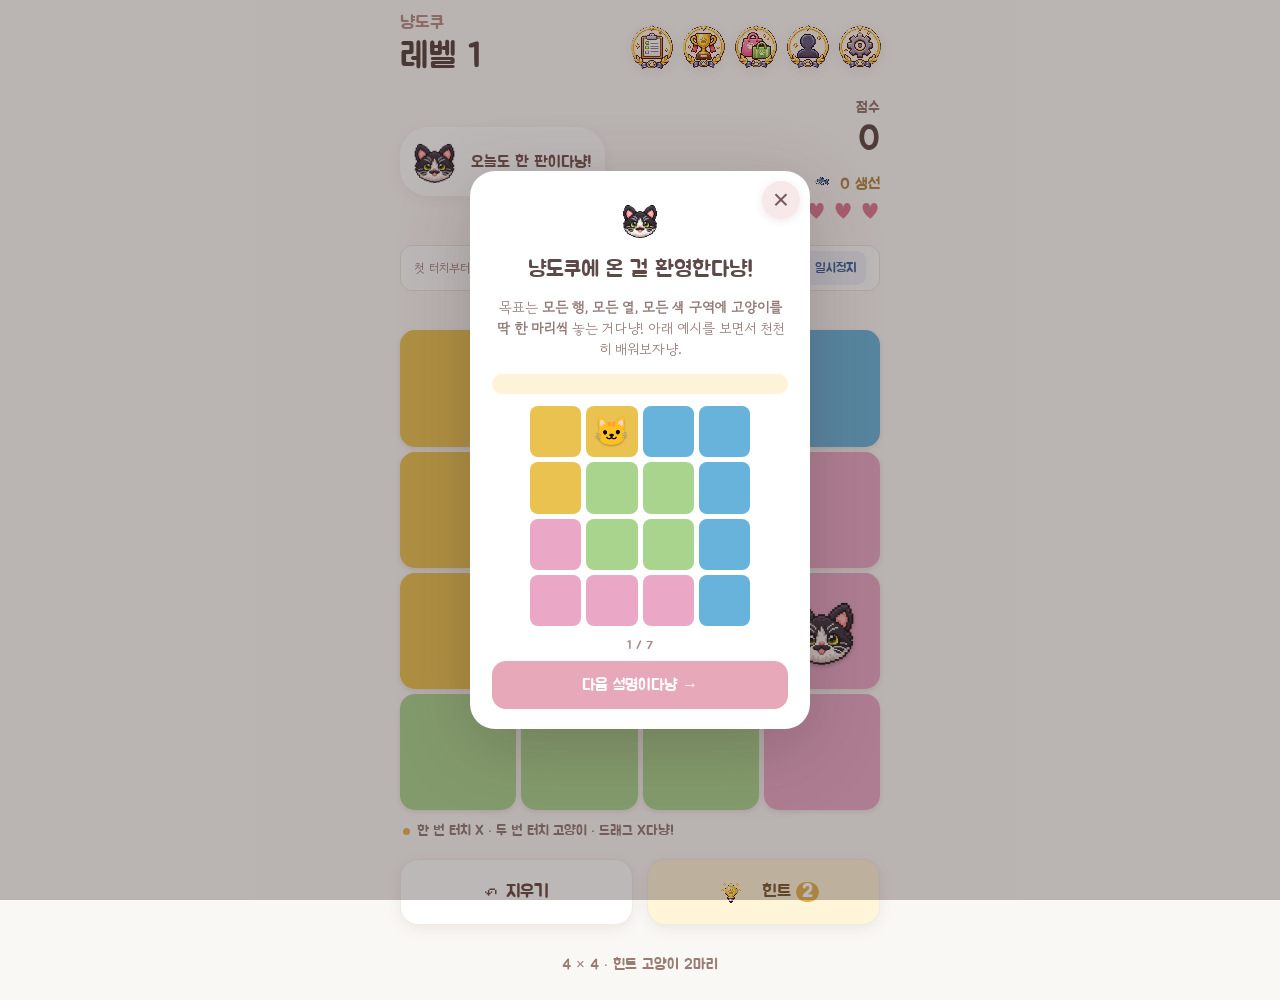
==== commit f8645472: "Add Play Games sync and leaderboard" ====
--- a/app/src/main/assets/index.html
+++ b/app/src/main/assets/index.html
@@ -60,7 +60,7 @@
       <div class="settings-version">냥도쿠 v1.1.0 · 설정은 이 기기에 자동 저장</div>
     </div></div>
     <div class="modal hidden" id="pauseModal"><div class="dialog pause-dialog"><div class="pause-symbol">Ⅱ</div><h2>일시정지</h2><p>타이머와 퍼즐을 잠시 멈췄어.</p><strong id="pauseElapsed">00:00</strong><button type="button" id="resumeBtn">▶ 계속 플레이</button><button type="button" id="pauseSwitchBtn" class="pause-secondary">일반 레벨로 돌아가기</button></div></div>
-    <div class="modal hidden" id="profileModal"><div class="dialog profile-dialog"><button type="button" class="modal-close" id="profileClose" aria-label="프로필 닫기">×</button><div class="profile-avatar"><img id="profileCatAvatar" src="1_1.png" alt="장착한 고양이"></div><h2>내 냥도쿠 기록</h2><p class="profile-subtitle">나만의 퍼즐 성장 기록</p><div id="profileStats" class="profile-stats"></div><h3>퍼즐 크기별 최고 기록</h3><div id="profileRecords" class="profile-records"></div><p class="profile-note">시간제한 없음 · 힌트 사용 기록은 별도 집계 · 기록은 이 기기에 저장</p></div></div>
+    <div class="modal hidden" id="profileModal"><div class="dialog profile-dialog"><button type="button" class="modal-close" id="profileClose" aria-label="프로필 닫기">×</button><div class="profile-avatar"><img id="profileCatAvatar" src="1_1.png" alt="장착한 고양이"></div><h2>내 냥도쿠 기록</h2><p class="profile-subtitle">나만의 퍼즐 성장 기록</p><div id="profileStats" class="profile-stats"></div><div class="play-games-panel"><p id="playGamesStatus">Google Play 게임즈 연결 확인 중</p><div class="play-games-buttons"><button type="button" id="cloudSyncBtn">Google Play에 동기화</button><button type="button" id="leaderboardBtn">랭킹 보기</button></div></div><h3>퍼즐 크기별 최고 기록</h3><div id="profileRecords" class="profile-records"></div><p class="profile-note">시간제한 없음 · 힌트 사용 기록은 별도 집계 · 기록은 Google Play에 동기화할 수 있어</p></div></div>
     <div class="modal hidden" id="missionModal"><div class="dialog mission-dialog"><button type="button" class="modal-close" id="missionCloseX" aria-label="미션 닫기">×</button><h2>냥냥 미션</h2><p id="attendanceStatus">출석 확인 중이다냥!</p><button id="attendanceClaim">오늘의 출석 보상 받기</button><p id="missionStreak"></p><div class="mission-tabs"><button id="dailyMissionTab" class="active">일일 미션</button><button id="weeklyMissionTab">주간 미션</button></div><div id="missionList"></div></div></div>
     <div class="modal hidden" id="shopModal">
       <div class="dialog shop-dialog shop-v2">
@@ -80,8 +80,8 @@
               <div class="gacha-title">🐾 냥이 랜덤 뽑기</div>
               <p class="gacha-desc">새로운 냥이를 만나보자! 보유 중인 냥이는 중복 보상으로 바뀌어.</p>
               <div id="gachaRates" class="gacha-rates"></div>
-              <button type="button" id="gachaPullBtn" class="gacha-pull"><img class="fish-icon" src="Fish.png" alt=""> 1생선 · 1회 뽑기</button>
-              <p class="gacha-footnote">테스트 기간: 1생선 뽑기 · 중복 환급 없음 · 기본 냥이는 뽑기에서 제외</p>
+              <button type="button" id="gachaPullBtn" class="gacha-pull"><img class="fish-icon" src="Fish.png" alt=""> 200생선 · 1회 뽑기</button>
+              <p class="gacha-footnote">중복 고양이는 40생선을 돌려받아. 기본 냥이는 뽑기에서 제외돼.</p>
               <div id="gachaResult" class="gacha-result hidden" aria-live="polite"></div>
             </div>
 </section>
--- a/app/src/main/assets/style.css
+++ b/app/src/main/assets/style.css
@@ -388,3 +388,34 @@
 @keyframes gachaPrizeFloat{to{transform:translateY(-7px)}}
 @media(max-height:590px){.gacha-cinematic-content{gap:3px}.gacha-capsule{width:min(32vw,20vh);height:min(32vw,20vh)}.gacha-prize img{width:min(43vw,24vh);height:min(43vw,24vh)}.gacha-cinematic-button{padding:9px 22px;margin-top:3px}}
 @media(prefers-reduced-motion:reduce){.gacha-cinematic *{animation:none!important}}
+
+/* Custom uploaded pixel icons */
+.round .ui-icon{display:block;width:clamp(23px,6vw,32px);height:clamp(23px,6vw,32px);object-fit:contain;image-rendering:pixelated;margin:auto}
+.action.hint .ui-icon{display:block;width:clamp(25px,7vw,38px);height:clamp(25px,7vw,38px);object-fit:contain;image-rendering:pixelated}
+.fish-icon{display:inline-block;width:1.25em;height:1.25em;object-fit:contain;vertical-align:-.24em;image-rendering:pixelated}
+.profile-avatar img{width:100%;height:100%;object-fit:contain;image-rendering:pixelated}
+.trophy-display .trophy-image{display:block;width:min(55vw,210px);height:min(55vw,210px);max-width:100%;object-fit:contain;margin:auto;image-rendering:pixelated}
+
+/* v1.3.2: larger legible uploaded icons, preserving tap targets */
+.app>.topbar .round{display:grid;place-items:center;overflow:visible;padding:0;min-width:0}
+.app>.topbar .round .ui-icon{width:100%;height:100%;max-width:none;max-height:none;object-fit:contain;image-rendering:pixelated;transform:scale(1.32);transform-origin:center;pointer-events:none}
+.action.hint>span{display:grid;place-items:center;width:44px;height:44px;flex:none}
+.action.hint .ui-icon{width:44px;height:44px;max-width:none;max-height:none;object-fit:contain;transform:scale(1.32);pointer-events:none}
+.coin-count .fish-icon,.shop-wallet .fish-icon{width:2.05em;height:2.05em;vertical-align:-.58em;margin-right:-.2em;image-rendering:pixelated}
+.gacha-pull .fish-icon{width:1.65em;height:1.65em;vertical-align:-.42em}
+.trophy-display .trophy-image{width:min(74vw,300px);height:min(74vw,300px);max-width:100%;object-fit:contain;transform:scale(1.12);transform-origin:center}
+@media(max-width:370px){.app>.topbar .round .ui-icon{transform:scale(1.16)}.action.hint .ui-icon{transform:scale(1.18)}}
+
+/* v1.3.3: breathing room between the five header medals */
+.app>.topbar{grid-template-columns:minmax(72px,1fr) repeat(5,minmax(0,40px))!important;column-gap:clamp(7px,2.1vw,12px)!important}
+.app>.topbar .round{width:100%;height:40px;min-width:0}
+.app>.topbar .round .ui-icon{transform:scale(1.10)}
+@media(max-width:390px){.app>.topbar{grid-template-columns:minmax(65px,1fr) repeat(5,minmax(0,37px))!important;column-gap:clamp(5px,1.5vw,8px)!important}.app>.topbar .round{height:37px}.app>.topbar .round .ui-icon{transform:scale(1.07)}}
+@media(max-width:340px){.app>.topbar{grid-template-columns:minmax(58px,1fr) repeat(5,minmax(0,33px))!important;column-gap:4px!important}.app>.topbar .round{height:33px}.app>.topbar .round .ui-icon{transform:scale(1.03)}}
+
+.play-games-panel{margin:16px 0;padding:13px;background:#f6f1ed;border-radius:14px;text-align:left}
+.play-games-panel p{margin:0 0 10px;font-size:12px;color:#74645f}
+.play-games-buttons{display:grid;grid-template-columns:1fr 1fr;gap:8px}
+.play-games-buttons button{min-height:42px;border:0;border-radius:11px;background:#356fd5;color:#fff;font:14px Jua,sans-serif}
+body.dark-mode .play-games-panel{background:#303d50}
+body.dark-mode .play-games-panel p{color:#d4dfed}
